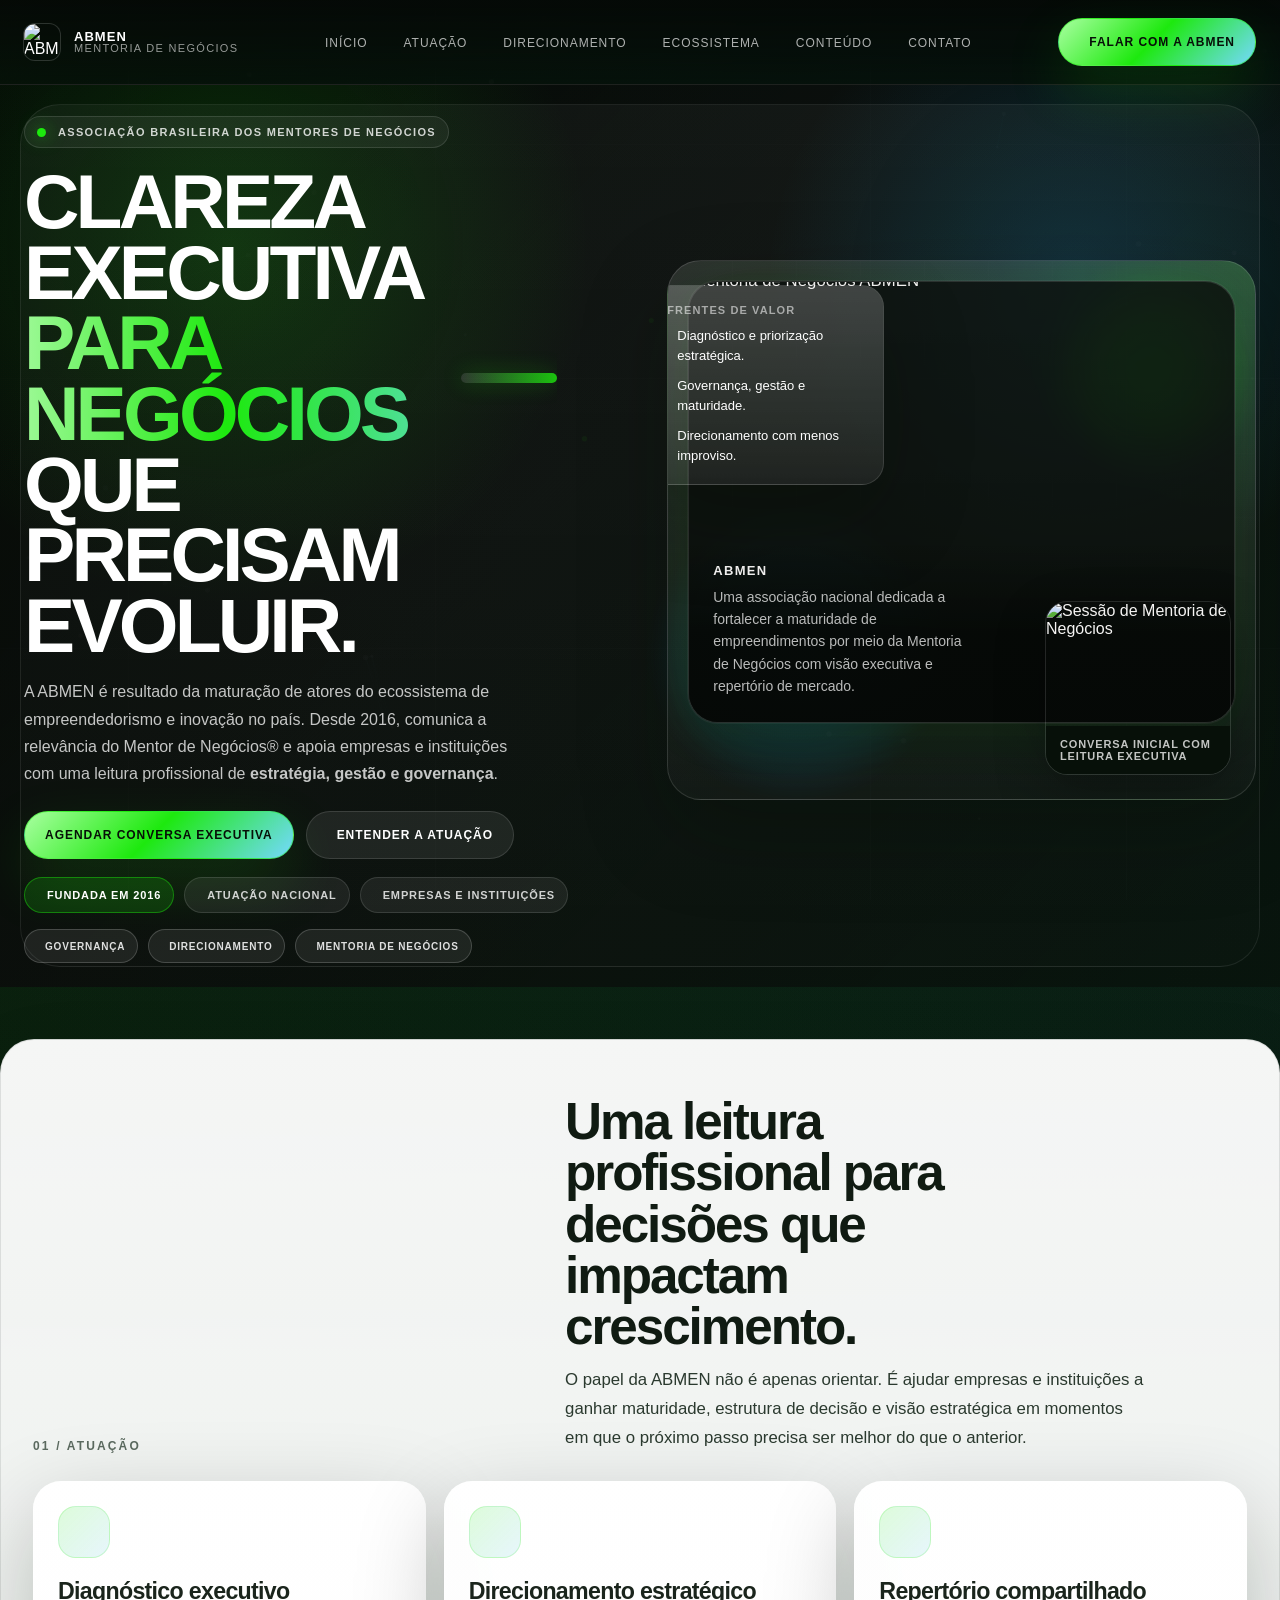
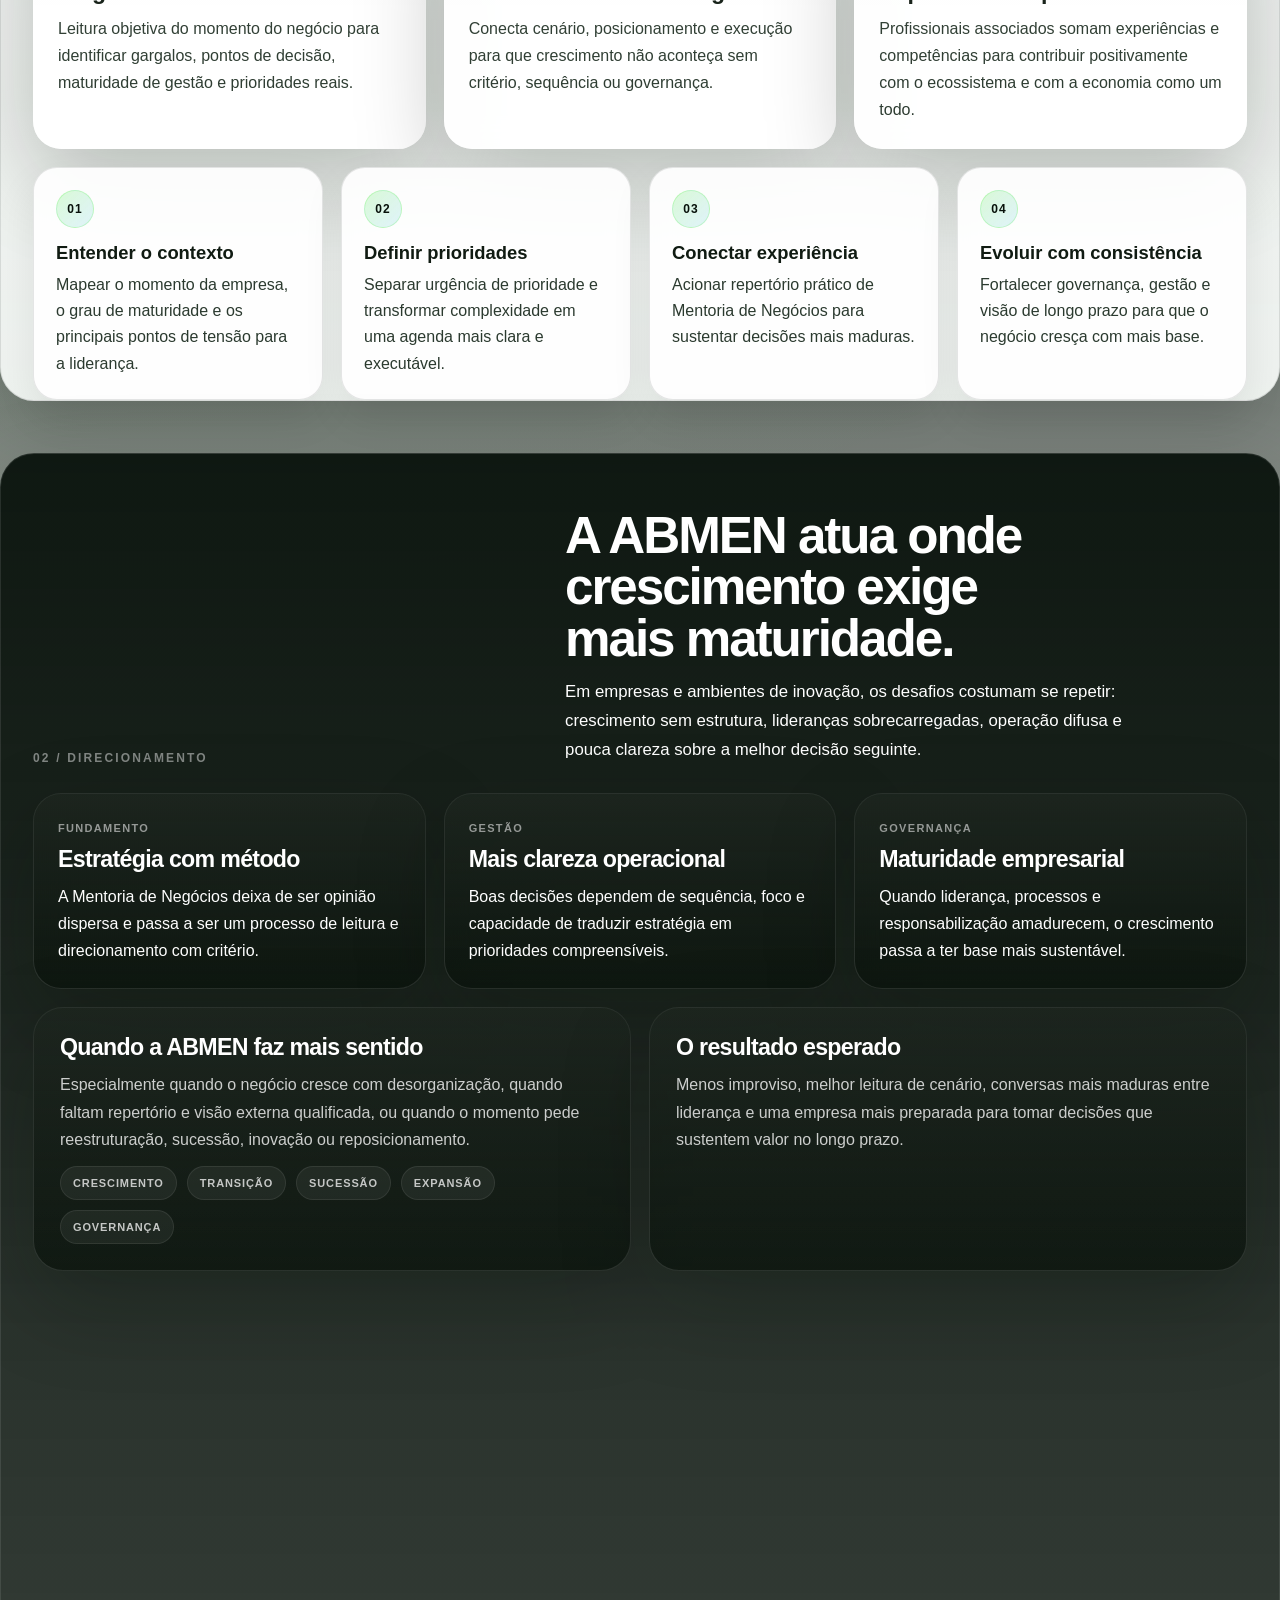
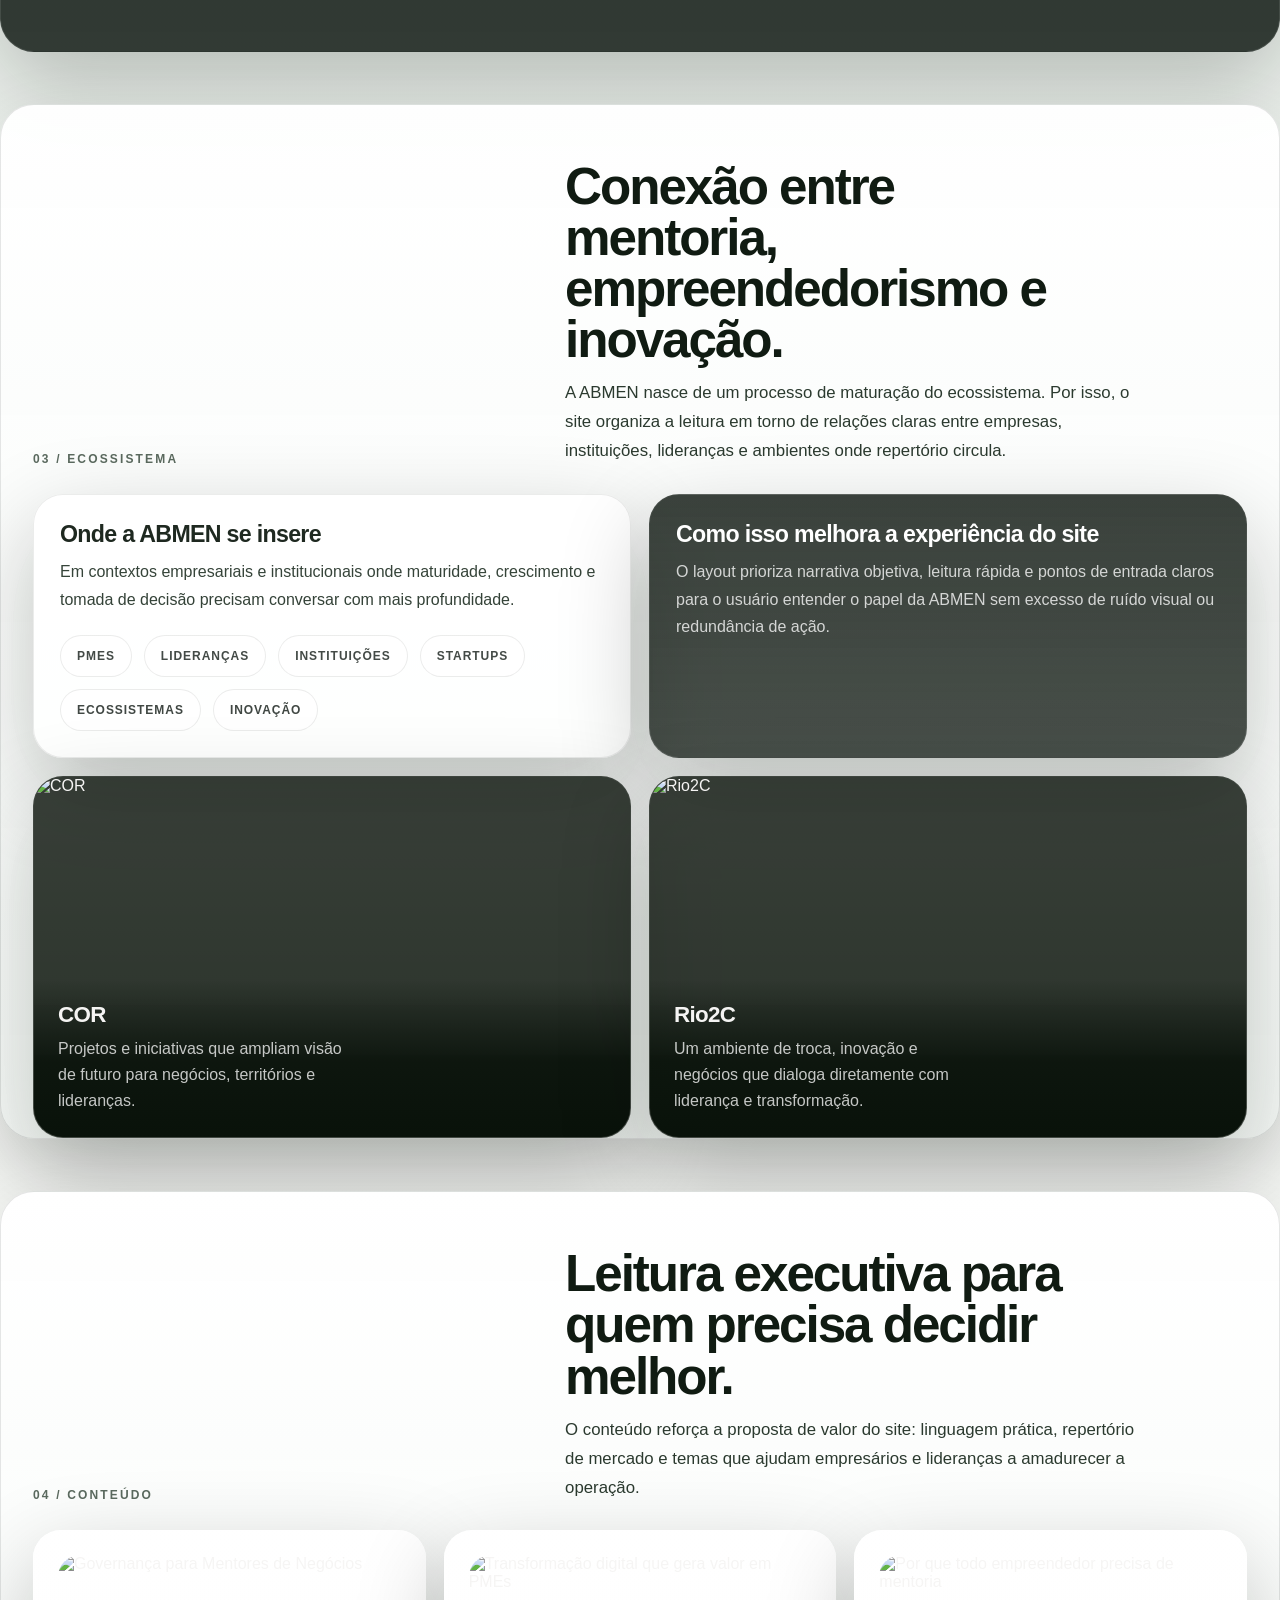
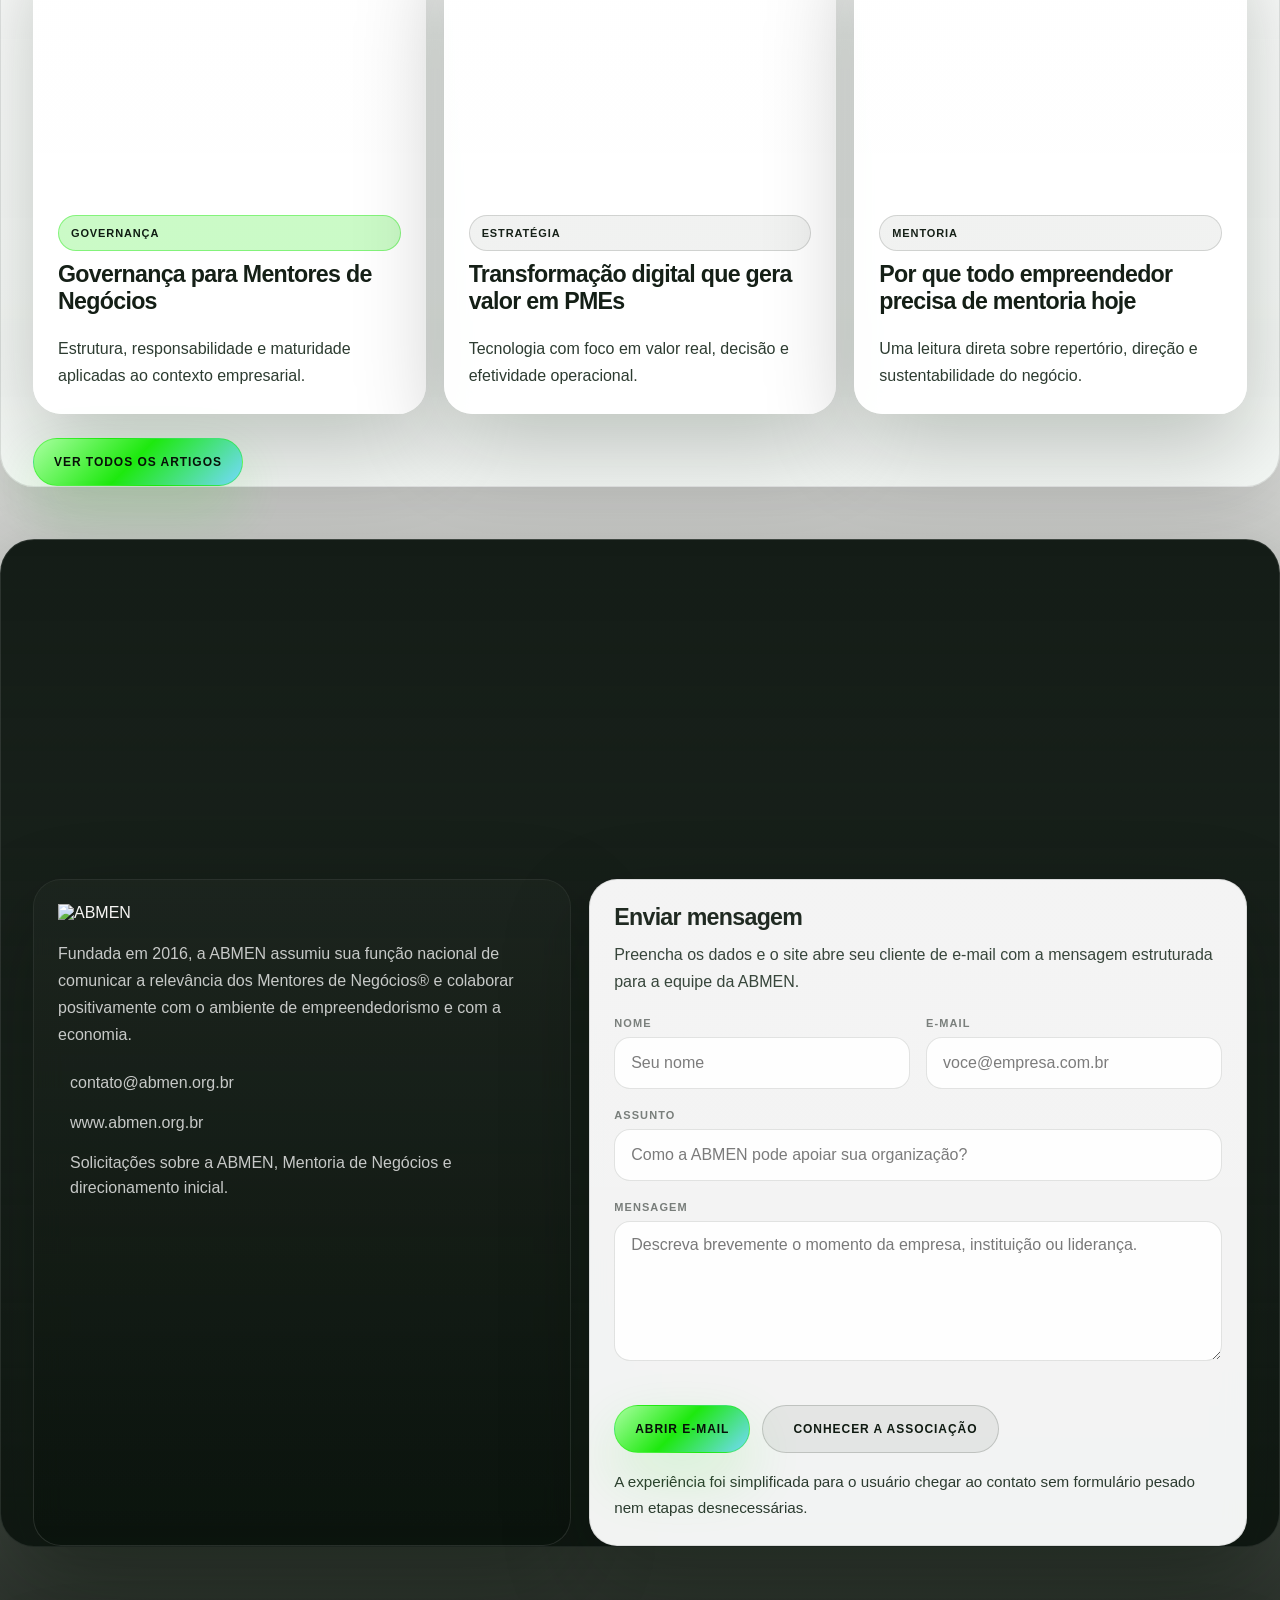
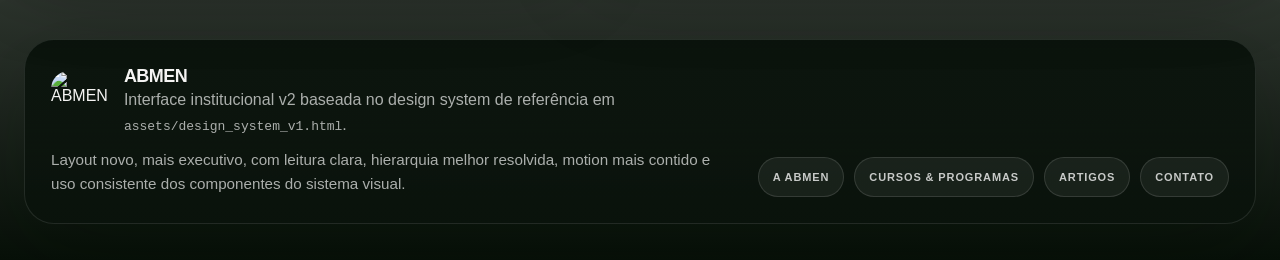
==== index_v2.html @ 1b44454a "Add files via upload" ====
﻿<!DOCTYPE html>
<html lang="pt-BR" style="scroll-behavior: auto;">
<head>
<meta charset="utf-8"/>
<meta content="width=device-width, initial-scale=1" name="viewport"/>
<title>ABMEN | Interface Institucional V2</title>

<link href="assets/poppins_12b8b848db71.css" media="all" rel="stylesheet"/>
<link href="assets/roboto_e614dbc4bdd9.css" media="all" rel="stylesheet"/>
<link href="Design Systems Referencias/temas_claros/parallax-geometry/assets/css2_5f62d382f7c0.css" rel="stylesheet"/>
<link href="assets/faveicon_5b14bf7f697e.webp" rel="icon" sizes="32x32"/>

<script src="Design Systems Referencias/temas_claros/parallax-geometry/assets/gsap_4a57399e4113.js"></script>
<script src="Design Systems Referencias/temas_claros/parallax-geometry/assets/ScrollTrigger_8669edfeb171.js"></script>
<script src="Design Systems Referencias/temas_claros/white-medical/assets/iconify_654a1ef798a3.js"></script>

<style>
@font-face {
  font-family: "madefor-display-bold";
  src: url("Design Systems Referencias/componentes/wix.com_studio_design_inspiration_spac/assets/madefor-display-bold_2efb43704c07.woff2") format("woff2");
  font-weight: 700;
  font-style: normal;
  font-display: swap;
}

@font-face {
  font-family: "madefor-text";
  src: url("Design Systems Referencias/componentes/wix.com_studio_design_inspiration_spac/assets/madefor-text_d2c633af5292.woff2") format("woff2");
  font-weight: 400;
  font-style: normal;
  font-display: swap;
}

:root {
  --graphite: #08110B;
  --obsidian: #0C0C0C;
  --ink: #152118;
  --text-strong: #101B12;
  --text-body: #2B3A2F;
  --text-muted: #5B6A5F;
  --mist: #F5F4F3;
  --cloud: #EAF2EC;
  --line: rgba(255, 255, 255, 0.12);
  --line-dark: rgba(8, 17, 11, 0.10);
  --pulse-lime: #1DE90E;
  --emerald-grid: #33A457;
  --sky-beam: #0EA5E9;
  --muted-dark: rgba(8, 17, 11, 0.72);
  --muted-light: rgba(255, 255, 255, 0.72);
  --shadow-xl: 0 32px 90px rgba(2, 12, 6, 0.24);
  --shadow-green: 0 24px 60px rgba(29, 233, 14, 0.16);
  --font_0: normal normal 700 clamp(3rem, 6vw, 5.4rem)/0.92em madefor-display-bold, "Poppins", sans-serif;
}

* {
  box-sizing: border-box;
}

html,
body {
  min-height: 100%;
  overflow-x: hidden !important;
  scroll-behavior: smooth;
}

body {
  margin: 0;
  font-family: "Roboto", sans-serif;
  color: var(--mist);
  background:
    radial-gradient(circle at top left, rgba(29, 233, 14, 0.10), rgba(29, 233, 14, 0) 34%),
    radial-gradient(circle at top right, rgba(14, 165, 233, 0.09), rgba(14, 165, 233, 0) 28%),
    linear-gradient(180deg, #050806 0%, #09120B 16%, #EAF0EB 44%, #F7F7F5 76%, #071008 100%);
  padding-top: 84px;
}

a {
  color: inherit;
  text-decoration: none;
}

img {
  max-width: 100%;
  display: block;
}

#canvas {
  position: fixed;
  inset: 0;
  width: 100%;
  height: 100%;
  z-index: 0;
  opacity: 0.44;
  pointer-events: none;
}

.ds-grid-stage {
  position: fixed;
  inset: 0;
  z-index: 1;
  pointer-events: none;
  overflow: hidden;
}

.grid-line-v,
.grid-line-h {
  position: absolute;
  background: rgba(255, 255, 255, 0.04);
}

.grid-line-v {
  top: 0;
  bottom: 0;
  width: 1px;
}

.grid-line-h {
  left: 0;
  right: 0;
  height: 1px;
}

.beam-h,
.beam-v {
  position: absolute;
  opacity: 0;
}

.beam-h {
  height: 1px;
  width: 220px;
  background: linear-gradient(90deg, transparent, var(--sky-beam), transparent);
  animation: beam-h 8s linear infinite;
}

.beam-v {
  width: 1px;
  height: 220px;
  background: linear-gradient(180deg, transparent, var(--pulse-lime), transparent);
  animation: beam-v 9s linear infinite;
}

.ds-page {
  position: relative;
  z-index: 2;
}

.glass-card,
.ds-panel,
.site-feature-card,
.site-showcase-card,
.site-stat-card,
.elementor-post__card.ds-post-card,
.contact-card {
  position: relative;
  overflow: hidden;
  border: 1px solid rgba(255, 255, 255, 0.12);
  box-shadow: var(--shadow-xl);
}

.glass-card::before,
.ds-panel::before,
.site-feature-card::before,
.site-showcase-card::before,
.site-stat-card::before,
.elementor-post__card.ds-post-card::before,
.contact-card::before {
  content: "";
  position: absolute;
  inset: 0;
  background: linear-gradient(180deg, rgba(255, 255, 255, 0.10), rgba(255, 255, 255, 0));
  opacity: 0.7;
  pointer-events: none;
}

.glow {
  box-shadow: var(--shadow-xl), 0 0 0 1px rgba(255, 255, 255, 0.06), 0 0 60px rgba(29, 233, 14, 0.10);
}

.font_0 {
  font: var(--font_0);
}

.animate-reveal {
  opacity: 0;
  animation: reveal-up 1s cubic-bezier(0.16, 1, 0.3, 1) forwards;
}

.delay-100 { animation-delay: 0.10s; }
.delay-200 { animation-delay: 0.20s; }
.delay-300 { animation-delay: 0.30s; }
.delay-400 { animation-delay: 0.40s; }

.scroll-reveal {
  opacity: 0;
  transform: translateY(28px);
  transition: opacity 0.85s cubic-bezier(0.16, 1, 0.3, 1), transform 0.85s cubic-bezier(0.16, 1, 0.3, 1);
}

.scroll-reveal.is-visible {
  opacity: 1;
  transform: translateY(0);
}

.ds-nav {
  position: fixed;
  top: 0;
  left: 0;
  right: 0;
  z-index: 1000;
  backdrop-filter: blur(18px);
  -webkit-backdrop-filter: blur(18px);
  background: linear-gradient(180deg, rgba(5, 8, 6, 0.94), rgba(5, 8, 6, 0.62));
  border-bottom: 1px solid rgba(255, 255, 255, 0.10);
}

.ds-nav-inner {
  max-width: 1280px;
  margin: 0 auto;
  min-height: 84px;
  padding: 0 24px;
  display: flex;
  align-items: center;
  justify-content: space-between;
  gap: 20px;
}

.ds-brand {
  display: inline-flex;
  align-items: center;
  gap: 14px;
  color: #fff;
  flex-shrink: 0;
}

.ds-brand img {
  width: 36px;
  height: 36px;
  border-radius: 11px;
  object-fit: cover;
  box-shadow: 0 0 0 1px rgba(255, 255, 255, 0.16);
}

.ds-brand-copy {
  display: flex;
  flex-direction: column;
  line-height: 1;
}

.ds-brand-copy strong {
  font-family: "Poppins", sans-serif;
  font-size: 13px;
  font-weight: 600;
  letter-spacing: 0.08em;
  text-transform: uppercase;
}

.ds-brand-copy span {
  font-size: 11px;
  color: rgba(255, 255, 255, 0.58);
  letter-spacing: 0.12em;
  text-transform: uppercase;
}

.ds-nav-links {
  flex: 1;
  min-width: 0;
}

.elementor-nav-menu {
  display: flex;
  align-items: center;
  justify-content: center;
  gap: 8px;
  margin: 0;
  padding: 0;
  list-style: none;
}

.elementor-item {
  color: rgba(255, 255, 255, 0.68);
  font-family: "Poppins", sans-serif;
  font-size: 12px;
  font-weight: 500;
  letter-spacing: 0.08em;
  text-transform: uppercase;
  padding: 12px 14px;
  border-radius: 999px;
  transition: color 0.3s ease, background 0.3s ease;
}

.elementor-item:hover,
.elementor-item:focus {
  color: #fff;
  background: rgba(255, 255, 255, 0.06);
}

.ds-nav-cta,
.elementor-button,
.glass-button,
.StylableButton2545352419__root {
  position: relative;
  display: inline-flex;
  align-items: center;
  justify-content: center;
  gap: 10px;
  min-height: 48px;
  padding: 0 20px;
  border-radius: 999px;
  font-family: "Poppins", sans-serif;
  font-size: 12px;
  font-weight: 600;
  letter-spacing: 0.08em;
  text-transform: uppercase;
  transition: transform 0.28s ease, border-color 0.28s ease, background 0.28s ease, color 0.28s ease;
  overflow: hidden;
}

.ds-nav-cta,
.elementor-button,
.StylableButton2545352419__root {
  color: #071008;
  border: 1px solid rgba(29, 233, 14, 0.45);
  background: linear-gradient(135deg, #A9FFA1 0%, #1DE90E 48%, #74D9FF 100%);
  box-shadow: var(--shadow-green);
}

.glass-button {
  color: #fff;
  border: 1px solid rgba(255, 255, 255, 0.12);
  background: rgba(255, 255, 255, 0.08);
}

.button-sheen::before,
.ds-nav-cta::before,
.glass-button::before,
.StylableButton2545352419__root::before {
  content: "";
  position: absolute;
  inset: -40% auto -40% -120%;
  width: 60%;
  transform: rotate(20deg);
  background: linear-gradient(90deg, transparent, rgba(255, 255, 255, 0.34), transparent);
  transition: left 0.7s ease;
}

.button-sheen:hover::before,
.ds-nav-cta:hover::before,
.glass-button:hover::before,
.StylableButton2545352419__root:hover::before {
  left: 160%;
}

.ds-nav-cta:hover,
.elementor-button:hover,
.glass-button:hover,
.StylableButton2545352419__root:hover {
  transform: translateY(-2px);
}

.hero-clone {
  position: relative;
  padding: 32px 0 24px;
}

.hero-clone::before {
  content: "";
  position: absolute;
  inset: 0;
  background:
    radial-gradient(circle at 18% 18%, rgba(29, 233, 14, 0.16), transparent 28%),
    radial-gradient(circle at 84% 22%, rgba(14, 165, 233, 0.18), transparent 24%),
    linear-gradient(135deg, rgba(5, 8, 6, 0.92), rgba(12, 12, 12, 0.82) 44%, rgba(8, 17, 11, 0.72) 100%);
}

.hero-clone::after {
  content: "";
  position: absolute;
  inset: 20px;
  border-radius: 40px;
  border: 1px solid rgba(255, 255, 255, 0.08);
  background: linear-gradient(180deg, rgba(255, 255, 255, 0.04), rgba(255, 255, 255, 0.01));
}

.hero-shell {
  position: relative;
  z-index: 1;
  max-width: 1280px;
  margin: 0 auto;
  padding: 0 24px;
}

.hero-grid {
  display: grid;
  grid-template-columns: minmax(0, 1fr) minmax(420px, 0.96fr);
  gap: 30px;
  align-items: center;
}

.ds-kicker {
  display: inline-flex;
  align-items: center;
  gap: 12px;
  margin-bottom: 18px;
  padding: 9px 12px;
  border-radius: 999px;
  border: 1px solid rgba(255, 255, 255, 0.12);
  background: rgba(255, 255, 255, 0.05);
  font-family: "Poppins", sans-serif;
  font-size: 11px;
  font-weight: 600;
  letter-spacing: 0.12em;
  text-transform: uppercase;
  color: rgba(255, 255, 255, 0.80);
}

.ds-kicker .dot {
  width: 9px;
  height: 9px;
  border-radius: 999px;
  background: var(--pulse-lime);
  box-shadow: 0 0 18px rgba(29, 233, 14, 0.75);
  animation: pulseGlow 2.2s ease-in-out infinite;
}

.hero-title {
  margin: 0;
  max-width: 11ch;
  letter-spacing: -0.05em;
  text-transform: uppercase;
  color: #fff;
}

.hero-title-line {
  display: block;
  overflow: hidden;
}

.hero-title-accent {
  display: inline-flex;
  align-items: center;
  gap: 14px;
  background: linear-gradient(90deg, #9CF995 0%, #1DE90E 38%, #74D9FF 100%);
  -webkit-background-clip: text;
  background-clip: text;
  color: transparent;
}

.hero-title-bar {
  display: inline-block;
  width: clamp(72px, 12vw, 136px);
  height: 0.14em;
  border-radius: 999px;
  background: linear-gradient(90deg, rgba(255, 255, 255, 0.12), rgba(29, 233, 14, 0.82));
  box-shadow: 0 0 22px rgba(29, 233, 14, 0.24);
}

.hero-desc {
  max-width: 58ch;
  margin: 18px 0 0;
  color: rgba(255, 255, 255, 0.76);
  font-size: clamp(1rem, 1.16vw, 1.1rem);
  line-height: 1.7;
}

.hero-actions {
  display: flex;
  flex-wrap: wrap;
  gap: 12px;
  align-items: center;
  margin-top: 24px;
}

.site-badge-row {
  display: flex;
  flex-wrap: wrap;
  gap: 10px;
  margin-top: 16px;
}

.site-badge {
  display: inline-flex;
  align-items: center;
  gap: 8px;
  min-height: 34px;
  padding: 7px 12px;
  border-radius: 999px;
  border: 1px solid rgba(255, 255, 255, 0.18);
  background: rgba(255, 255, 255, 0.08);
  color: rgba(255, 255, 255, 0.86);
  font-family: "Poppins", sans-serif;
  font-size: 10px;
  font-weight: 600;
  letter-spacing: 0.08em;
  text-transform: uppercase;
}

.hero-status {
  display: flex;
  flex-wrap: wrap;
  gap: 10px;
  margin-top: 18px;
}
.payment-method,
.ds-chip {
  display: inline-flex;
  align-items: center;
  gap: 10px;
  min-height: 36px;
  padding: 8px 12px;
  border-radius: 999px;
  background: rgba(255, 255, 255, 0.07);
  border: 1px solid rgba(255, 255, 255, 0.12);
  color: rgba(255, 255, 255, 0.80);
  font-family: "Poppins", sans-serif;
  font-size: 11px;
  font-weight: 600;
  letter-spacing: 0.08em;
  text-transform: uppercase;
}

.payment-method.selected {
  background: rgba(29, 233, 14, 0.16);
  border-color: rgba(29, 233, 14, 0.42);
  color: #fff;
}

.hero-stage {
  min-height: 560px;
}

.hero-stack {
  position: relative;
  height: 100%;
}

.hero-orb {
  position: absolute;
  border-radius: 999px;
  filter: blur(18px);
  opacity: 0.95;
  animation: orb-drift 9s ease-in-out infinite;
}

.hero-orb.one {
  width: 180px;
  height: 180px;
  top: 24px;
  right: 20px;
  background: radial-gradient(circle, rgba(29, 233, 14, 0.42), rgba(29, 233, 14, 0));
}

.hero-orb.two {
  width: 260px;
  height: 260px;
  bottom: 16px;
  left: 0;
  background: radial-gradient(circle, rgba(14, 165, 233, 0.26), rgba(14, 165, 233, 0));
  animation-delay: -3s;
}

.hero-cloud {
  position: absolute;
  pointer-events: none;
  opacity: 0.34;
  mix-blend-mode: screen;
}

.hero-cloud.one {
  width: 170px;
  top: 24px;
  left: -10px;
  animation: float-card 8s ease-in-out infinite;
}

.hero-cloud.two {
  width: 146px;
  bottom: 0;
  right: -18px;
  animation: float-card 10s ease-in-out infinite reverse;
}

.hero-surface {
  position: relative;
  min-height: 540px;
  padding: 20px;
  border-radius: 34px;
  background:
    linear-gradient(180deg, rgba(255, 255, 255, 0.12), rgba(255, 255, 255, 0.03)),
    radial-gradient(circle at top right, rgba(29, 233, 14, 0.16), transparent 32%);
  border: 1px solid rgba(255, 255, 255, 0.12);
  box-shadow: var(--shadow-xl);
  overflow: hidden;
}

.hero-surface::before {
  content: "";
  position: absolute;
  inset: 0;
  background-image:
    linear-gradient(rgba(255, 255, 255, 0.06) 1px, transparent 1px),
    linear-gradient(90deg, rgba(255, 255, 255, 0.06) 1px, transparent 1px);
  background-size: 64px 64px;
  mask-image: linear-gradient(180deg, rgba(0, 0, 0, 0.65), transparent);
  opacity: 0.32;
}

.hero-main-card {
  position: relative;
  z-index: 1;
  min-height: 440px;
  border-radius: 30px;
  overflow: hidden;
  background: rgba(10, 15, 12, 0.82);
  border: 1px solid rgba(255, 255, 255, 0.12);
}

.hero-main-card img {
  width: 100%;
  height: 100%;
  min-height: 440px;
  object-fit: cover;
  transform: scale(1.05);
}

.hero-main-overlay {
  position: absolute;
  inset: auto 0 0;
  padding: 22px 24px 24px;
  background: linear-gradient(180deg, rgba(0, 0, 0, 0) 0%, rgba(5, 8, 6, 0.82) 52%, rgba(5, 8, 6, 0.92) 100%);
}

.hero-main-overlay strong {
  display: block;
  margin-bottom: 8px;
  font-family: "Poppins", sans-serif;
  font-size: 13px;
  font-weight: 600;
  letter-spacing: 0.10em;
  text-transform: uppercase;
}

.hero-main-overlay p {
  margin: 0;
  max-width: 34ch;
  color: rgba(255, 255, 255, 0.72);
  font-size: 14px;
  line-height: 1.6;
}

.hero-float-card {
  position: absolute;
  z-index: 2;
  padding: 18px;
  border-radius: 22px;
  background: linear-gradient(180deg, rgba(255, 255, 255, 0.14), rgba(255, 255, 255, 0.07));
}

.hero-float-card strong {
  display: block;
  margin-bottom: 10px;
  font-family: "Poppins", sans-serif;
  font-size: 11px;
  font-weight: 600;
  letter-spacing: 0.10em;
  text-transform: uppercase;
  color: rgba(255, 255, 255, 0.56);
}

.hero-float-card p,
.hero-float-card li {
  margin: 0;
  color: #fff;
  font-size: 13px;
  line-height: 1.55;
}

.hero-float-card ul {
  margin: 0;
  padding: 0;
  list-style: none;
  display: grid;
  gap: 10px;
}

.hero-float-card li {
  display: flex;
  align-items: flex-start;
  gap: 10px;
}

.hero-float-card.top {
  top: 24px;
  left: -20px;
  width: 236px;
}

.hero-float-card.right {
  top: 174px;
  right: -18px;
  width: 220px;
}

.hero-float-card.bottom {
  left: 28px;
  bottom: 26px;
  width: 310px;
}

.ds-inline-list {
  display: flex;
  flex-wrap: wrap;
  gap: 10px;
  margin-top: 12px;
}

.ds-inline-list span {
  display: inline-flex;
  align-items: center;
  gap: 8px;
  padding: 10px 12px;
  border-radius: 999px;
  background: rgba(255, 255, 255, 0.06);
  border: 1px solid rgba(255, 255, 255, 0.08);
  font-family: "Poppins", sans-serif;
  font-size: 11px;
  font-weight: 600;
  letter-spacing: 0.08em;
  text-transform: uppercase;
  color: rgba(255, 255, 255, 0.74);
}

.hero-clip {
  position: absolute;
  right: 24px;
  bottom: 24px;
  width: 186px;
  border-radius: 22px;
  overflow: hidden;
  border: 1px solid rgba(255, 255, 255, 0.12);
  box-shadow: 0 18px 50px rgba(0, 0, 0, 0.28);
  z-index: 3;
}

.hero-clip img {
  width: 100%;
  height: 124px;
  object-fit: cover;
}

.hero-clip-caption {
  padding: 12px 14px;
  background: rgba(7, 16, 8, 0.92);
  font-family: "Poppins", sans-serif;
  font-size: 11px;
  font-weight: 600;
  letter-spacing: 0.08em;
  text-transform: uppercase;
  color: rgba(255, 255, 255, 0.76);
}

.ds-section {
  position: relative;
  z-index: 2;
  max-width: 1280px;
  margin: 0 auto;
  padding: 92px 24px 0;
}

.ds-section.is-light,
.ds-section.is-dark {
  margin-top: 52px;
  padding: 56px 32px 0;
  border-radius: 34px;
}

.ds-section.is-light {
  background: linear-gradient(180deg, rgba(255, 255, 255, 0.96), rgba(245, 249, 246, 0.94));
  border: 1px solid rgba(8, 17, 11, 0.10);
  box-shadow: 0 24px 70px rgba(2, 12, 6, 0.12);
}

.ds-section.is-dark {
  background: linear-gradient(180deg, rgba(8, 17, 11, 0.94), rgba(8, 17, 11, 0.82));
  border: 1px solid rgba(255, 255, 255, 0.10);
  box-shadow: var(--shadow-xl);
}

.ds-heading-row {
  display: grid;
  grid-template-columns: minmax(0, 0.85fr) minmax(0, 1.15fr);
  gap: 28px;
  align-items: end;
  margin-bottom: 28px;
}

.ds-section-label {
  font-family: "Poppins", sans-serif;
  font-size: 12px;
  font-weight: 600;
  letter-spacing: 0.18em;
  text-transform: uppercase;
  color: rgba(8, 17, 11, 0.46);
}

.ds-section-title {
  margin: 0;
  max-width: 18ch;
  font-family: "Poppins", sans-serif;
  font-size: clamp(2rem, 4vw, 3.4rem);
  font-weight: 600;
  letter-spacing: -0.04em;
  line-height: 1;
}

.ds-section-copy {
  margin: 14px 0 0;
  max-width: 62ch;
  font-size: 1.05rem;
  line-height: 1.72;
}

.is-light .ds-section-title,
.is-light .site-feature-card h3,
.is-light .elementor-post__card.ds-post-card h4,
.is-light .method-card h3,
.is-light .ds-panel.light h3,
.is-light .ds-panel.light h4 {
  color: var(--text-strong);
}

.is-light .ds-section-copy,
.is-light .site-feature-card p,
.is-light .elementor-post__card.ds-post-card p,
.is-light .method-card p,
.is-light .ds-panel.light p,
.is-light .helper-text {
  color: var(--text-body);
}

.is-light .ds-section-label,
.is-light .eyebrow,
.is-light .elementor-field-label {
  color: var(--text-muted);
}

.is-dark .ds-section-label {
  color: rgba(255, 255, 255, 0.46);
}

.is-dark .ds-section-title,
.is-dark .ds-section-copy {
  color: #fff;
}

.ds-panel.dark h3,
.ds-panel.dark h4,
.ds-panel.dark p {
  color: #fff;
}

.ds-panel.dark p {
  color: rgba(255, 255, 255, 0.78);
}
.capability-grid,
.method-grid,
.site-stat-grid,
.showcase-grid,
.site-article-grid,
.contact-grid {
  display: grid;
  gap: 18px;
}

.capability-grid {
  grid-template-columns: repeat(3, minmax(0, 1fr));
}

.method-grid {
  grid-template-columns: repeat(4, minmax(0, 1fr));
  margin-top: 18px;
}

.site-stat-grid {
  grid-template-columns: repeat(3, minmax(0, 1fr));
}

.showcase-grid {
  grid-template-columns: repeat(2, minmax(0, 1fr));
  margin-top: 18px;
}

.site-article-grid {
  grid-template-columns: repeat(3, minmax(0, 1fr));
}

.contact-grid {
  grid-template-columns: minmax(0, 0.9fr) minmax(0, 1.1fr);
}

.site-feature-card,
.site-stat-card,
.contact-card,
.elementor-post__card.ds-post-card {
  border-radius: 28px;
  padding: 24px;
  background: rgba(255, 255, 255, 0.95);
  backdrop-filter: blur(14px);
  -webkit-backdrop-filter: blur(14px);
}

.site-showcase-card {
  min-height: 360px;
  border-radius: 30px;
  background: rgba(7, 16, 8, 0.86);
}

.site-showcase-card img {
  width: 100%;
  height: 100%;
  min-height: 360px;
  object-fit: cover;
}

.site-showcase-overlay {
  position: absolute;
  inset: auto 0 0;
  padding: 22px 24px 24px;
  background: linear-gradient(180deg, rgba(0, 0, 0, 0) 0%, rgba(7, 16, 8, 0.82) 52%, rgba(7, 16, 8, 0.94) 100%);
}

.site-showcase-overlay h3 {
  margin: 0 0 8px;
  font-family: "Poppins", sans-serif;
  font-size: 1.4rem;
  font-weight: 600;
  letter-spacing: -0.03em;
}

.site-showcase-overlay p {
  margin: 0;
  max-width: 34ch;
  color: rgba(255, 255, 255, 0.76);
  line-height: 1.6;
}

.feature-icon {
  width: 52px;
  height: 52px;
  display: inline-flex;
  align-items: center;
  justify-content: center;
  border-radius: 18px;
  margin-bottom: 20px;
  background: linear-gradient(135deg, rgba(29, 233, 14, 0.16), rgba(14, 165, 233, 0.10));
  border: 1px solid rgba(29, 233, 14, 0.18);
  color: var(--graphite);
  font-size: 24px;
}

.site-feature-card h3,
.site-stat-card h3,
.elementor-post__card.ds-post-card h4,
.contact-card h3 {
  margin: 0 0 10px;
  font-family: "Poppins", sans-serif;
  font-size: 1.45rem;
  font-weight: 600;
  letter-spacing: -0.03em;
}

.site-feature-card p,
.site-stat-card p,
.elementor-post__card.ds-post-card p,
.contact-card p {
  margin: 0;
  line-height: 1.7;
}

.eyebrow {
  display: inline-flex;
  align-items: center;
  gap: 8px;
  margin-bottom: 12px;
  font-family: "Poppins", sans-serif;
  font-size: 11px;
  font-weight: 600;
  letter-spacing: 0.12em;
  text-transform: uppercase;
  color: rgba(8, 17, 11, 0.54);
}

.site-stat-card .eyebrow {
  color: rgba(255, 255, 255, 0.54);
}

.site-stat-card {
  background: linear-gradient(180deg, rgba(9, 18, 11, 0.86), rgba(9, 18, 11, 0.72));
}

.site-stat-card h3,
.site-stat-card p {
  color: #fff;
}

.ds-panel-grid {
  display: grid;
  grid-template-columns: repeat(2, minmax(0, 1fr));
  gap: 18px;
}

.ds-panel {
  border-radius: 30px;
  padding: 26px;
}

.ds-panel.light {
  background: rgba(255, 255, 255, 0.95);
  border-color: rgba(8, 17, 11, 0.08);
}

.ds-panel.dark {
  background: linear-gradient(180deg, rgba(9, 18, 11, 0.86), rgba(9, 18, 11, 0.74));
}

.ds-panel h3,
.ds-panel h4 {
  margin: 0 0 10px;
  font-family: "Poppins", sans-serif;
  font-size: 1.45rem;
  font-weight: 600;
  letter-spacing: -0.03em;
}

.ds-panel p {
  margin: 0;
  line-height: 1.72;
}

.method-card {
  position: relative;
  padding: 22px;
  border-radius: 24px;
  border: 1px solid rgba(8, 17, 11, 0.10);
  background: rgba(255, 255, 255, 0.92);
  backdrop-filter: blur(12px);
  -webkit-backdrop-filter: blur(12px);
  box-shadow: 0 18px 40px rgba(2, 12, 6, 0.08);
}

.step-index {
  display: inline-flex;
  align-items: center;
  justify-content: center;
  width: 38px;
  height: 38px;
  border-radius: 999px;
  margin-bottom: 14px;
  background: linear-gradient(135deg, rgba(29, 233, 14, 0.16), rgba(14, 165, 233, 0.12));
  border: 1px solid rgba(29, 233, 14, 0.18);
  font-family: "Poppins", sans-serif;
  font-size: 12px;
  font-weight: 600;
  letter-spacing: 0.08em;
  text-transform: uppercase;
  color: var(--graphite);
}

.method-card h3 {
  margin: 0 0 8px;
  font-family: "Poppins", sans-serif;
  font-size: 1.15rem;
  font-weight: 600;
  color: var(--obsidian);
}

.method-card p {
  margin: 0;
  color: rgba(8, 17, 11, 0.72);
  line-height: 1.65;
}

.logo-ribbon {
  display: flex;
  flex-wrap: wrap;
  gap: 12px;
  margin-top: 22px;
}

.logo-ribbon span {
  display: inline-flex;
  align-items: center;
  min-height: 42px;
  padding: 0 16px;
  border-radius: 999px;
  background: rgba(255, 255, 255, 0.94);
  border: 1px solid rgba(8, 17, 11, 0.08);
  color: rgba(8, 17, 11, 0.78);
  font-family: "Poppins", sans-serif;
  font-size: 12px;
  font-weight: 600;
  letter-spacing: 0.08em;
  text-transform: uppercase;
}

.elementor-post__card.ds-post-card {
  display: flex;
  flex-direction: column;
  gap: 18px;
}

.elementor-post__thumbnail__link {
  overflow: hidden;
  border-radius: 22px;
}

.elementor-post__thumbnail__link img {
  width: 100%;
  aspect-ratio: 1.42 / 1;
  object-fit: cover;
  transition: transform 0.45s ease;
}

.elementor-post__card.ds-post-card:hover .elementor-post__thumbnail__link img {
  transform: scale(1.05);
}

.elementor-post__text {
  display: grid;
  gap: 10px;
}

.elementor-post__text h4,
.elementor-post__text p {
  margin: 0;
}

.section-actions {
  display: flex;
  justify-content: flex-start;
  margin-top: 24px;
}

.contact-card.dark {
  background: linear-gradient(180deg, rgba(9, 18, 11, 0.88), rgba(9, 18, 11, 0.72));
}

.contact-card.dark h3,
.contact-card.dark h4,
.contact-card.dark p,
.contact-card.dark li {
  color: #fff;
}

.contact-card.dark p,
.contact-card.dark li {
  color: rgba(255, 255, 255, 0.76);
}

.contact-card.light {
  background: rgba(255, 255, 255, 0.95);
  border-color: rgba(8, 17, 11, 0.10);
}

.contact-card.light h3,
.contact-card.light h4 {
  color: var(--text-strong);
}

.contact-card.light p,
.contact-card.light li,
.contact-card.light .helper-text {
  color: var(--text-body);
}

.site-feature-card .payment-method,
.elementor-post__card.ds-post-card .payment-method,
.contact-card.light .payment-method {
  color: var(--text-strong);
  background: rgba(8, 17, 11, 0.06);
  border-color: rgba(8, 17, 11, 0.14);
}

.site-feature-card .payment-method.selected,
.elementor-post__card.ds-post-card .payment-method.selected,
.contact-card.light .payment-method.selected {
  color: #0a170d;
  background: rgba(29, 233, 14, 0.24);
  border-color: rgba(29, 233, 14, 0.42);
}

.contact-card.light .glass-button {
  color: var(--text-strong);
  border-color: rgba(8, 17, 11, 0.16);
  background: rgba(8, 17, 11, 0.06);
}

.contact-card.light .glass-button:hover {
  background: rgba(8, 17, 11, 0.10);
  border-color: rgba(8, 17, 11, 0.24);
}

.info-tooltip {
  position: relative;
  display: inline-flex;
  align-items: center;
  justify-content: center;
  width: 24px;
  height: 24px;
  margin-left: 8px;
  border-radius: 999px;
  border: 1px solid rgba(255, 255, 255, 0.22);
  background: rgba(255, 255, 255, 0.10);
  color: #fff;
  font-family: "Poppins", sans-serif;
  font-size: 11px;
  font-weight: 600;
  cursor: default;
}

.info-tooltip::after {
  content: attr(data-tooltip);
  position: absolute;
  left: 50%;
  bottom: calc(100% + 10px);
  transform: translateX(-50%) translateY(6px);
  width: min(260px, 82vw);
  padding: 10px 12px;
  border-radius: 12px;
  border: 1px solid rgba(255, 255, 255, 0.16);
  background: rgba(6, 12, 8, 0.95);
  color: rgba(255, 255, 255, 0.88);
  font-family: "Roboto", sans-serif;
  font-size: 12px;
  line-height: 1.45;
  opacity: 0;
  pointer-events: none;
  transition: opacity 0.2s ease, transform 0.2s ease;
  z-index: 20;
}

.info-tooltip:hover::after {
  opacity: 1;
  transform: translateX(-50%) translateY(0);
}

.site-modal {
  position: fixed;
  inset: 0;
  z-index: 1200;
  display: grid;
  place-items: center;
  padding: 20px;
  background: rgba(3, 8, 5, 0.68);
  opacity: 0;
  pointer-events: none;
  transition: opacity 0.28s ease;
}

.site-modal.is-open {
  opacity: 1;
  pointer-events: auto;
}

.site-modal-card {
  width: min(540px, 100%);
  border-radius: 28px;
  border: 1px solid rgba(255, 255, 255, 0.16);
  background: linear-gradient(180deg, rgba(8, 17, 11, 0.96), rgba(8, 17, 11, 0.88));
  box-shadow: var(--shadow-xl);
  padding: 24px;
}

.site-modal-card h3 {
  margin: 0 0 10px;
  font-family: "Poppins", sans-serif;
  font-size: 1.45rem;
  font-weight: 600;
  letter-spacing: -0.03em;
  color: #fff;
}

.site-modal-card p {
  margin: 0;
  color: rgba(255, 255, 255, 0.78);
  line-height: 1.7;
}

.site-modal-list {
  margin: 18px 0 0;
  padding: 0;
  list-style: none;
  display: grid;
  gap: 10px;
}

.site-modal-list li {
  display: flex;
  align-items: flex-start;
  gap: 10px;
  color: rgba(255, 255, 255, 0.86);
  line-height: 1.6;
}

.site-modal-actions {
  display: flex;
  flex-wrap: wrap;
  gap: 10px;
  margin-top: 20px;
}
.contact-list {
  margin: 22px 0 0;
  padding: 0;
  list-style: none;
  display: grid;
  gap: 14px;
}

.contact-list li {
  display: flex;
  align-items: flex-start;
  gap: 12px;
  line-height: 1.6;
}

.contact-list .iconify {
  margin-top: 2px;
  color: var(--pulse-lime);
}

.form-grid {
  display: grid;
  grid-template-columns: repeat(2, minmax(0, 1fr));
  gap: 16px;
}

.form-grid .full {
  grid-column: 1 / -1;
}

.elementor-field-label {
  display: inline-block;
  margin-bottom: 8px;
  font-family: "Poppins", sans-serif;
  font-size: 11px;
  font-weight: 600;
  letter-spacing: 0.10em;
  text-transform: uppercase;
  color: rgba(8, 17, 11, 0.54);
}

.elementor-field {
  width: 100%;
  min-height: 52px;
  padding: 14px 16px;
  border-radius: 16px;
  border: 1px solid rgba(8, 17, 11, 0.12);
  background: rgba(255, 255, 255, 0.88);
  color: var(--obsidian);
  font: inherit;
  outline: none;
  transition: border-color 0.28s ease, box-shadow 0.28s ease;
}

.elementor-field:focus {
  border-color: rgba(29, 233, 14, 0.42);
  box-shadow: 0 0 0 4px rgba(29, 233, 14, 0.10);
}

textarea.elementor-field {
  min-height: 140px;
  resize: vertical;
}

.helper-text {
  margin: 14px 0 0;
  font-size: 0.95rem;
  line-height: 1.6;
}

.site-footer {
  max-width: 1280px;
  margin: 0 auto;
  padding: 92px 24px 36px;
}

.site-footer-card {
  display: grid;
  grid-template-columns: minmax(0, 1fr) auto;
  gap: 24px;
  align-items: end;
  padding: 26px;
  border-radius: 30px;
  background: linear-gradient(180deg, rgba(9, 18, 11, 0.90), rgba(9, 18, 11, 0.76));
  border: 1px solid rgba(255, 255, 255, 0.10);
  box-shadow: var(--shadow-xl);
}

.site-footer-brand {
  display: inline-flex;
  align-items: center;
  gap: 16px;
}

.site-footer-brand img {
  width: 62px;
  height: 62px;
  border-radius: 18px;
  object-fit: cover;
}

.site-footer-brand strong {
  display: block;
  font-family: "Poppins", sans-serif;
  font-size: 18px;
  font-weight: 600;
  letter-spacing: -0.03em;
}

.site-footer-brand span,
.footer-note {
  display: block;
  color: rgba(255, 255, 255, 0.66);
  line-height: 1.6;
}

.footer-note {
  margin-top: 10px;
  font-size: 0.95rem;
}

.site-footer-links {
  display: flex;
  flex-wrap: wrap;
  gap: 10px;
}

.site-footer-links a {
  display: inline-flex;
  align-items: center;
  min-height: 40px;
  padding: 0 14px;
  border-radius: 999px;
  border: 1px solid rgba(255, 255, 255, 0.12);
  background: rgba(255, 255, 255, 0.06);
  color: rgba(255, 255, 255, 0.76);
  font-family: "Poppins", sans-serif;
  font-size: 11px;
  font-weight: 600;
  letter-spacing: 0.08em;
  text-transform: uppercase;
}

.site-footer-links a:hover {
  color: #fff;
  border-color: rgba(29, 233, 14, 0.34);
}

.site-feature-card,
.site-showcase-card,
.site-stat-card,
.elementor-post__card.ds-post-card,
.method-card,
.contact-card,
.ds-panel {
  transition: transform 0.35s ease, border-color 0.35s ease, box-shadow 0.35s ease;
}

.site-feature-card:hover,
.site-showcase-card:hover,
.site-stat-card:hover,
.elementor-post__card.ds-post-card:hover,
.method-card:hover,
.contact-card:hover,
.ds-panel:hover {
  transform: translateY(-4px);
}

.site-feature-card:hover,
.method-card:hover {
  border-color: rgba(29, 233, 14, 0.22);
}

@keyframes reveal-up {
  from {
    opacity: 0;
    transform: translateY(24px);
  }
  to {
    opacity: 1;
    transform: translateY(0);
  }
}

@keyframes pulseGlow {
  0%, 100% {
    transform: scale(1);
    opacity: 0.95;
  }
  50% {
    transform: scale(1.18);
    opacity: 0.65;
  }
}

@keyframes beam-h {
  0% {
    transform: translateX(-100px);
    opacity: 0;
  }
  10%,
  90% {
    opacity: 1;
  }
  100% {
    transform: translateX(calc(100vw + 100px));
    opacity: 0;
  }
}

@keyframes beam-v {
  0% {
    transform: translateY(-100px);
    opacity: 0;
  }
  10%,
  90% {
    opacity: 1;
  }
  100% {
    transform: translateY(calc(100vh + 100px));
    opacity: 0;
  }
}

@keyframes orb-drift {
  0%, 100% {
    transform: translate3d(0, 0, 0);
  }
  50% {
    transform: translate3d(10px, -12px, 0);
  }
}

@keyframes float-card {
  0%, 100% {
    transform: translateY(0);
  }
  50% {
    transform: translateY(-10px);
  }
}

@media (max-width: 1180px) {
  .hero-grid,
  .ds-heading-row,
  .contact-grid,
  .ds-panel-grid {
    grid-template-columns: 1fr;
  }

  .hero-stage {
    min-height: auto;
  }

  .site-article-grid {
    grid-template-columns: repeat(2, minmax(0, 1fr));
  }
}

@media (max-width: 920px) {
  body {
    padding-top: 76px;
  }

  .ds-nav-inner {
    min-height: 76px;
    padding: 10px 18px;
    flex-wrap: wrap;
  }

  .ds-nav-links {
    order: 3;
    width: 100%;
    overflow-x: auto;
  }

  .elementor-nav-menu {
    justify-content: flex-start;
    width: max-content;
    min-width: 100%;
  }

  .elementor-nav-menu::-webkit-scrollbar {
    display: none;
  }

  .capability-grid,
  .site-stat-grid,
  .showcase-grid {
    grid-template-columns: 1fr;
  }

  .method-grid {
    grid-template-columns: repeat(2, minmax(0, 1fr));
  }

  .ds-grid-stage {
    display: none;
  }

  #canvas {
    opacity: 0.26;
  }
}

@media (max-width: 720px) {
  .hero-shell,
  .ds-section,
  .site-footer {
    padding-left: 18px;
    padding-right: 18px;
  }

  .hero-clone::after {
    inset: 10px;
    border-radius: 28px;
  }

  .hero-title {
    max-width: 10ch;
  }

  .hero-surface {
    min-height: auto;
    padding: 16px;
  }

  .hero-main-card,
  .hero-main-card img {
    min-height: 340px;
  }

  .hero-float-card.top,
  .hero-float-card.right,
  .hero-float-card.bottom,
  .hero-clip,
  .hero-cloud {
    position: relative;
    inset: auto;
    width: auto;
    left: auto;
    right: auto;
    top: auto;
    bottom: auto;
    margin-top: 14px;
  }

  .hero-clip img {
    height: 180px;
  }

  .site-article-grid,
  .form-grid,
  .site-footer-card {
    grid-template-columns: 1fr;
  }

  .method-grid {
    grid-template-columns: 1fr;
  }

  .ds-nav-cta {
    width: 100%;
  }

  .ds-section.is-light,
  .ds-section.is-dark {
    margin-top: 28px;
    padding: 34px 18px 0;
    border-radius: 24px;
  }
}
</style>
</head>
<body>
<canvas id="canvas"></canvas>

<div class="ds-grid-stage" aria-hidden="true">
  <div class="grid-line-v" style="left: 10%;"><div class="beam-v" style="left: 0; animation-delay: 0s;"></div></div>
  <div class="grid-line-v" style="left: 34%;"><div class="beam-v" style="left: 0; animation-delay: 1.8s;"></div></div>
  <div class="grid-line-v" style="left: 68%;"><div class="beam-v" style="left: 0; animation-delay: 3.4s;"></div></div>
  <div class="grid-line-v" style="left: 88%;"><div class="beam-v" style="left: 0; animation-delay: 5s;"></div></div>
  <div class="grid-line-h" style="top: 16%;"><div class="beam-h" style="top: 0; animation-delay: 0.4s;"></div></div>
  <div class="grid-line-h" style="top: 42%;"><div class="beam-h" style="top: 0; animation-delay: 1.4s;"></div></div>
  <div class="grid-line-h" style="top: 72%;"><div class="beam-h" style="top: 0; animation-delay: 2.2s;"></div></div>
</div>

<nav class="ds-nav elementor-nav-menu--main e--pointer-underline e--animation-fade">
  <div class="ds-nav-inner">
    <a class="ds-brand" href="#hero">
      <img alt="ABMEN" src="assets/abmen-qoqinya2chitmldtwo08xaky_178a828738d2.webp"/>
      <span class="ds-brand-copy">
        <strong>ABMEN</strong>
        <span>Mentoria de Neg&oacute;cios</span>
      </span>
    </a>

    <div class="ds-nav-links elementor-nav-menu__container">
      <ul class="elementor-nav-menu">
        <li class="menu-item"><a class="elementor-item" href="#hero">In&iacute;cio</a></li>
        <li class="menu-item"><a class="elementor-item" href="#atuacao">Atua&ccedil;&atilde;o</a></li>
        <li class="menu-item"><a class="elementor-item" href="#impacto">Direcionamento</a></li>
        <li class="menu-item"><a class="elementor-item" href="#ecossistema">Ecossistema</a></li>
        <li class="menu-item"><a class="elementor-item" href="#conteudo">Conte&uacute;do</a></li>
        <li class="menu-item"><a class="elementor-item" href="#contato">Contato</a></li>
      </ul>
    </div>

    <a class="ds-nav-cta button-sheen" href="#contato">
      <span class="iconify" data-icon="solar:chat-round-call-linear"></span>
      Falar com a ABMEN
    </a>
  </div>
</nav>

<main class="ds-page">
  <section class="hero-clone" id="hero">
    <div class="hero-shell">
      <div class="hero-grid">
        <div class="hero-copy">
          <div class="ds-kicker animate-reveal delay-100">
            <span class="dot"></span>
            Associa&ccedil;&atilde;o Brasileira dos Mentores de Neg&oacute;cios
          </div>

          <h1 class="hero-title font_0">
            <span class="hero-title-line">Clareza executiva</span>
            <span class="hero-title-line hero-title-accent">
              <span>para neg&oacute;cios</span>
              <span class="hero-title-bar"></span>
            </span>
            <span class="hero-title-line">que precisam evoluir.</span>
          </h1>

          <p class="hero-desc animate-reveal delay-200">
            A ABMEN &eacute; resultado da matura&ccedil;&atilde;o de atores do ecossistema de empreendedorismo e
            inova&ccedil;&atilde;o no pa&iacute;s. Desde 2016, comunica a relev&acirc;ncia do Mentor de Neg&oacute;cios&reg; e apoia
            empresas e institui&ccedil;&otilde;es com uma leitura profissional de <strong>estrat&eacute;gia, gest&atilde;o e governan&ccedil;a</strong>.
          </p>

          <div class="hero-actions animate-reveal delay-300">
            <button class="elementor-button elementor-button-link elementor-size-sm button-sheen" data-open-modal="executive-modal" type="button">
              <span class="elementor-button-content-wrapper">
                <span class="elementor-button-text">Agendar conversa executiva</span>
              </span>
            </button>
            <a class="glass-button" href="#atuacao">
              <span class="iconify" data-icon="solar:arrow-down-linear"></span>
              Entender a atua&ccedil;&atilde;o
            </a>
          </div>

          <div class="hero-status animate-reveal delay-400">
            <span class="payment-method selected"><span class="iconify" data-icon="solar:calendar-linear"></span> Fundada em 2016</span>
            <span class="payment-method"><span class="iconify" data-icon="solar:global-linear"></span> Atua&ccedil;&atilde;o nacional</span>
            <span class="payment-method"><span class="iconify" data-icon="solar:case-round-linear"></span> Empresas e institui&ccedil;&otilde;es</span>
          </div>

          <div class="site-badge-row animate-reveal delay-400">
            <span class="site-badge"><span class="iconify" data-icon="solar:shield-check-linear"></span> Governan&ccedil;a</span>
            <span class="site-badge"><span class="iconify" data-icon="solar:chart-2-linear"></span> Direcionamento</span>
            <span class="site-badge"><span class="iconify" data-icon="solar:users-group-two-rounded-linear"></span> Mentoria de Neg&oacute;cios</span>
          </div>
        </div>

        <div class="hero-stage scroll-reveal">
          <div class="hero-stack">
            <div class="hero-orb one"></div>
            <div class="hero-orb two"></div>
            <img alt="" class="hero-cloud one" src="Design Systems Referencias/componentes/wix.com_studio_design_inspiration_spac/assets/cloud_203_049ef964693f.webp"/>
            <img alt="" class="hero-cloud two" src="Design Systems Referencias/componentes/wix.com_studio_design_inspiration_spac/assets/cloud_202_485bad49cfa2.webp"/>

            <div class="hero-surface glass-card">
              <div class="hero-main-card glow">
                <img alt="Mentoria de Neg&oacute;cios ABMEN" class="hero-img" src="assets/fazemos_sua_empresa_crescer_21502c1da8fd.webp"/>
                <div class="hero-main-overlay">
                  <strong>ABMEN</strong>
                  <p>
                    Uma associa&ccedil;&atilde;o nacional dedicada a fortalecer a maturidade de empreendimentos por
                    meio da Mentoria de Neg&oacute;cios com vis&atilde;o executiva e repert&oacute;rio de mercado.
                  </p>
                </div>
              </div>

              <div class="hero-float-card top glass-card">
                <strong>Frentes de valor</strong>
                <ul>
                  <li><span class="iconify" data-icon="solar:layers-linear"></span> Diagn&oacute;stico e prioriza&ccedil;&atilde;o estrat&eacute;gica.</li>
                  <li><span class="iconify" data-icon="solar:shield-check-linear"></span> Governan&ccedil;a, gest&atilde;o e maturidade.</li>
                  <li><span class="iconify" data-icon="solar:clipboard-check-linear"></span> Direcionamento com menos improviso.</li>
                </ul>
              </div>

              <div class="hero-clip">
                <img alt="Sess&atilde;o de Mentoria de Neg&oacute;cios" src="assets/sessao-de-mentoria-gratuita-ab_ba99d12f6f20.webp"/>
                <div class="hero-clip-caption">Conversa inicial com leitura executiva</div>
              </div>
            </div>
          </div>
        </div>
      </div>
    </div>
  </section>
  <section class="ds-section is-light" id="atuacao">
    <div class="ds-heading-row scroll-reveal">
      <div class="ds-section-label">01 / Atua&ccedil;&atilde;o</div>
      <div>
        <h2 class="ds-section-title">Uma leitura profissional para decis&otilde;es que impactam crescimento.</h2>
        <p class="ds-section-copy">
          O papel da ABMEN n&atilde;o &eacute; apenas orientar. &Eacute; ajudar empresas e institui&ccedil;&otilde;es a
          ganhar maturidade, estrutura de decis&atilde;o e vis&atilde;o estrat&eacute;gica em momentos em que o pr&oacute;ximo passo precisa ser melhor do que o anterior.
        </p>
      </div>
    </div>

    <div class="capability-grid">
      <article class="site-feature-card scroll-reveal">
        <div class="feature-icon"><span class="iconify" data-icon="solar:radar-2-linear"></span></div>
        <h3>Diagn&oacute;stico executivo</h3>
        <p>Leitura objetiva do momento do neg&oacute;cio para identificar gargalos, pontos de decis&atilde;o, maturidade de gest&atilde;o e prioridades reais.</p>
      </article>

      <article class="site-feature-card scroll-reveal">
        <div class="feature-icon"><span class="iconify" data-icon="solar:graph-up-linear"></span></div>
        <h3>Direcionamento estrat&eacute;gico</h3>
        <p>Conecta cen&aacute;rio, posicionamento e execu&ccedil;&atilde;o para que crescimento n&atilde;o aconte&ccedil;a sem crit&eacute;rio, sequ&ecirc;ncia ou governan&ccedil;a.</p>
      </article>

      <article class="site-feature-card scroll-reveal">
        <div class="feature-icon"><span class="iconify" data-icon="solar:users-group-two-rounded-linear"></span></div>
        <h3>Repert&oacute;rio compartilhado</h3>
        <p>Profissionais associados somam experi&ecirc;ncias e compet&ecirc;ncias para contribuir positivamente com o ecossistema e com a economia como um todo.</p>
      </article>
    </div>

    <div class="method-grid">
      <article class="method-card scroll-reveal">
        <span class="step-index">01</span>
        <h3>Entender o contexto</h3>
        <p>Mapear o momento da empresa, o grau de maturidade e os principais pontos de tens&atilde;o para a lideran&ccedil;a.</p>
      </article>
      <article class="method-card scroll-reveal">
        <span class="step-index">02</span>
        <h3>Definir prioridades</h3>
        <p>Separar urg&ecirc;ncia de prioridade e transformar complexidade em uma agenda mais clara e execut&aacute;vel.</p>
      </article>
      <article class="method-card scroll-reveal">
        <span class="step-index">03</span>
        <h3>Conectar experi&ecirc;ncia</h3>
        <p>Acionar repert&oacute;rio pr&aacute;tico de Mentoria de Neg&oacute;cios para sustentar decis&otilde;es mais maduras.</p>
      </article>
      <article class="method-card scroll-reveal">
        <span class="step-index">04</span>
        <h3>Evoluir com consist&ecirc;ncia</h3>
        <p>Fortalecer governan&ccedil;a, gest&atilde;o e vis&atilde;o de longo prazo para que o neg&oacute;cio cres&ccedil;a com mais base.</p>
      </article>
    </div>
  </section>

  <section class="ds-section is-dark" id="impacto">
    <div class="ds-heading-row scroll-reveal">
      <div class="ds-section-label">02 / Direcionamento</div>
      <div>
        <h2 class="ds-section-title">A ABMEN atua onde crescimento exige mais maturidade.</h2>
        <p class="ds-section-copy">
          Em empresas e ambientes de inova&ccedil;&atilde;o, os desafios costumam se repetir: crescimento sem estrutura, lideran&ccedil;as sobrecarregadas, opera&ccedil;&atilde;o difusa e pouca clareza sobre a melhor decis&atilde;o seguinte.
        </p>
      </div>
    </div>

    <div class="site-stat-grid">
      <article class="site-stat-card scroll-reveal">
        <span class="eyebrow">Fundamento</span>
        <h3>Estrat&eacute;gia com m&eacute;todo</h3>
        <p>A Mentoria de Neg&oacute;cios deixa de ser opini&atilde;o dispersa e passa a ser um processo de leitura e direcionamento com crit&eacute;rio.</p>
      </article>

      <article class="site-stat-card scroll-reveal">
        <span class="eyebrow">Gest&atilde;o</span>
        <h3>Mais clareza operacional</h3>
        <p>Boas decis&otilde;es dependem de sequ&ecirc;ncia, foco e capacidade de traduzir estrat&eacute;gia em prioridades compreens&iacute;veis.</p>
      </article>

      <article class="site-stat-card scroll-reveal">
        <span class="eyebrow">Governan&ccedil;a</span>
        <h3>Maturidade empresarial</h3>
        <p>Quando lideran&ccedil;a, processos e responsabiliza&ccedil;&atilde;o amadurecem, o crescimento passa a ter base mais sustent&aacute;vel.</p>
      </article>
    </div>

    <div class="ds-panel-grid" style="margin-top: 18px;">
      <div class="ds-panel dark scroll-reveal">
        <h3>Quando a ABMEN faz mais sentido</h3>
        <p>
          Especialmente quando o neg&oacute;cio cresce com desorganiza&ccedil;&atilde;o, quando faltam repert&oacute;rio e
          vis&atilde;o externa qualificada, ou quando o momento pede reestrutura&ccedil;&atilde;o, sucess&atilde;o, inova&ccedil;&atilde;o ou reposicionamento.
        </p>
        <div class="ds-inline-list">
          <span>crescimento</span>
          <span>transi&ccedil;&atilde;o</span>
          <span>sucess&atilde;o</span>
          <span>expans&atilde;o</span>
          <span>governan&ccedil;a</span>
        </div>
      </div>

      <div class="ds-panel dark scroll-reveal">
        <h3>O resultado esperado</h3>
        <p>
          Menos improviso, melhor leitura de cen&aacute;rio, conversas mais maduras entre lideran&ccedil;a e uma
          empresa mais preparada para tomar decis&otilde;es que sustentem valor no longo prazo.
        </p>
      </div>
    </div>

    <div class="showcase-grid">
      <article class="site-showcase-card scroll-reveal">
        <img alt="Energy Summit 2025" src="assets/CASES-energy-summit-2025_a8319379f471.png"/>
        <div class="site-showcase-overlay">
          <h3>Presen&ccedil;a em ambientes estrat&eacute;gicos</h3>
          <p>Atua&ccedil;&atilde;o em ecossistemas que exigem repert&oacute;rio, articula&ccedil;&atilde;o e leitura de mercado.</p>
        </div>
      </article>

      <article class="site-showcase-card scroll-reveal">
        <img alt="Rio2C 2025" src="assets/CASES-rio2c-2025_4e70cfcbb33e.png"/>
        <div class="site-showcase-overlay">
          <h3>Conex&atilde;o com inova&ccedil;&atilde;o</h3>
          <p>Neg&oacute;cios, criatividade, tecnologia e lideran&ccedil;a tratados como partes de um mesmo processo de amadurecimento.</p>
        </div>
      </article>
    </div>
  </section>
  <section class="ds-section is-light" id="ecossistema">
    <div class="ds-heading-row scroll-reveal">
      <div class="ds-section-label">03 / Ecossistema</div>
      <div>
        <h2 class="ds-section-title">Conex&atilde;o entre mentoria, empreendedorismo e inova&ccedil;&atilde;o.</h2>
        <p class="ds-section-copy">
          A ABMEN nasce de um processo de matura&ccedil;&atilde;o do ecossistema. Por isso, o site organiza a leitura
          em torno de rela&ccedil;&otilde;es claras entre empresas, institui&ccedil;&otilde;es, lideran&ccedil;as e ambientes onde repert&oacute;rio circula.
        </p>
      </div>
    </div>

    <div class="ds-panel-grid">
      <div class="ds-panel light scroll-reveal">
        <h3>Onde a ABMEN se insere</h3>
        <p>Em contextos empresariais e institucionais onde maturidade, crescimento e tomada de decis&atilde;o precisam conversar com mais profundidade.</p>
        <div class="logo-ribbon">
          <span>PMEs</span>
          <span>lideran&ccedil;as</span>
          <span>institui&ccedil;&otilde;es</span>
          <span>startups</span>
          <span>ecossistemas</span>
          <span>inova&ccedil;&atilde;o</span>
        </div>
      </div>

      <div class="ds-panel dark scroll-reveal">
        <h3>Como isso melhora a experi&ecirc;ncia do site</h3>
        <p>O layout prioriza narrativa objetiva, leitura r&aacute;pida e pontos de entrada claros para o usu&aacute;rio entender o papel da ABMEN sem excesso de ru&iacute;do visual ou redund&acirc;ncia de a&ccedil;&atilde;o.</p>
      </div>
    </div>

    <div class="showcase-grid">
      <a class="site-showcase-card scroll-reveal" href="https://desafio.cor.rio/" rel="noreferrer" target="_blank">
        <img alt="COR" src="assets/COR-scaled_20d53579ef6f.webp"/>
        <div class="site-showcase-overlay">
          <h3>COR</h3>
          <p>Projetos e iniciativas que ampliam vis&atilde;o de futuro para neg&oacute;cios, territ&oacute;rios e lideran&ccedil;as.</p>
        </div>
      </a>

      <a class="site-showcase-card scroll-reveal" href="https://www.rio2c.com/" rel="noreferrer" target="_blank">
        <img alt="Rio2C" src="assets/Rio-2-C-v2-scaled_9d29b00abb76.webp"/>
        <div class="site-showcase-overlay">
          <h3>Rio2C</h3>
          <p>Um ambiente de troca, inova&ccedil;&atilde;o e neg&oacute;cios que dialoga diretamente com lideran&ccedil;a e transforma&ccedil;&atilde;o.</p>
        </div>
      </a>
    </div>
  </section>

  <section class="ds-section is-light" id="conteudo">
    <div class="ds-heading-row scroll-reveal">
      <div class="ds-section-label">04 / Conte&uacute;do</div>
      <div>
        <h2 class="ds-section-title">Leitura executiva para quem precisa decidir melhor.</h2>
        <p class="ds-section-copy">
          O conte&uacute;do refor&ccedil;a a proposta de valor do site: linguagem pr&aacute;tica, repert&oacute;rio de mercado e temas que ajudam empres&aacute;rios e lideran&ccedil;as a amadurecer a opera&ccedil;&atilde;o.
        </p>
      </div>
    </div>

    <div class="site-article-grid">
      <article class="elementor-post__card ds-post-card scroll-reveal">
        <a class="elementor-post__thumbnail__link" href="https://abmen.org.br/governanca-para-mentores-de-negocios/">
          <img alt="Governan&ccedil;a para Mentores de Neg&oacute;cios" src="assets/ilustracao-silvina-ramal-222_0846d4ad7c78.webp"/>
        </a>
        <div class="elementor-post__text">
          <span class="payment-method selected">Governan&ccedil;a</span>
          <h4><a href="https://abmen.org.br/governanca-para-mentores-de-negocios/">Governan&ccedil;a para Mentores de Neg&oacute;cios</a></h4>
          <p>Estrutura, responsabilidade e maturidade aplicadas ao contexto empresarial.</p>
        </div>
      </article>

      <article class="elementor-post__card ds-post-card scroll-reveal">
        <a class="elementor-post__thumbnail__link" href="https://abmen.org.br/transformacao-digital-que-gera-valor-em-pmes/">
          <img alt="Transforma&ccedil;&atilde;o digital que gera valor em PMEs" src="assets/ilustracao-vinicius-sasaki-tra_24977ee3e64c.webp"/>
        </a>
        <div class="elementor-post__text">
          <span class="payment-method">Estrat&eacute;gia</span>
          <h4><a href="https://abmen.org.br/transformacao-digital-que-gera-valor-em-pmes/">Transforma&ccedil;&atilde;o digital que gera valor em PMEs</a></h4>
          <p>Tecnologia com foco em valor real, decis&atilde;o e efetividade operacional.</p>
        </div>
      </article>

      <article class="elementor-post__card ds-post-card scroll-reveal">
        <a class="elementor-post__thumbnail__link" href="https://abmen.org.br/por-que-todo-empreendedor-precisa-de-mentoria-de-negocios-hoje/">
          <img alt="Por que todo empreendedor precisa de mentoria" src="assets/ilustracao-silvio-bitencourt_df2e7c36c8c4.webp"/>
        </a>
        <div class="elementor-post__text">
          <span class="payment-method">Mentoria</span>
          <h4><a href="https://abmen.org.br/por-que-todo-empreendedor-precisa-de-mentoria-de-negocios-hoje/">Por que todo empreendedor precisa de mentoria hoje</a></h4>
          <p>Uma leitura direta sobre repert&oacute;rio, dire&ccedil;&atilde;o e sustentabilidade do neg&oacute;cio.</p>
        </div>
      </article>
    </div>

    <div class="section-actions scroll-reveal">
      <a class="elementor-button elementor-button-link elementor-size-sm button-sheen" href="https://abmen.org.br/artigos/">
        <span class="elementor-button-content-wrapper">
          <span class="elementor-button-text">Ver todos os artigos</span>
        </span>
      </a>
    </div>
  </section>

  <section class="ds-section is-dark" id="contato">
    <div class="ds-heading-row scroll-reveal">
      <div class="ds-section-label">05 / Contato</div>
      <div>
        <h2 class="ds-section-title">Converse com a ABMEN com uma agenda mais clara.<span class="info-tooltip" data-tooltip="Contato inicial para mapear contexto, prioridades e prÃ³ximos passos com visÃ£o executiva.">i</span></h2>
        <p class="ds-section-copy">
          O fechamento da jornada foi pensado para reduzir fric&ccedil;&atilde;o: apresentar contexto, explicar a utilidade da conversa e abrir um contato simples com a equipe.
        </p>
      </div>
    </div>

    <div class="contact-grid">
      <div class="contact-card dark scroll-reveal">
        <img alt="ABMEN" src="assets/abmen_logo_footer_b060d471d54d.webp" style="width: 180px; max-width: 100%;"/>
        <p style="margin-top: 18px;">
          Fundada em 2016, a ABMEN assumiu sua fun&ccedil;&atilde;o nacional de comunicar a relev&acirc;ncia dos Mentores de Neg&oacute;cios&reg; e colaborar positivamente com o ambiente de empreendedorismo e com a economia.
        </p>

        <ul class="contact-list">
          <li><span class="iconify" data-icon="solar:letter-linear"></span><span>contato@abmen.org.br</span></li>
          <li><span class="iconify" data-icon="solar:global-linear"></span><span>www.abmen.org.br</span></li>
          <li><span class="iconify" data-icon="solar:chat-round-line-linear"></span><span>Solicita&ccedil;&otilde;es sobre a ABMEN, Mentoria de Neg&oacute;cios e direcionamento inicial.</span></li>
        </ul>
      </div>

      <form class="contact-card light scroll-reveal" id="site-contact-form">
        <h3>Enviar mensagem</h3>
        <p>Preencha os dados e o site abre seu cliente de e-mail com a mensagem estruturada para a equipe da ABMEN.</p>

        <div class="form-grid" style="margin-top: 18px;">
          <div>
            <label class="elementor-field-label" for="contact-name">Nome</label>
            <input class="elementor-field elementor-size-sm elementor-field-textual" id="contact-name" name="name" placeholder="Seu nome" required="required" type="text"/>
          </div>
          <div>
            <label class="elementor-field-label" for="contact-email">E-mail</label>
            <input class="elementor-field elementor-size-sm elementor-field-textual" id="contact-email" name="email" placeholder="voce@empresa.com.br" required="required" type="email"/>
          </div>
          <div class="full">
            <label class="elementor-field-label" for="contact-subject">Assunto</label>
            <input class="elementor-field elementor-size-sm elementor-field-textual" id="contact-subject" name="subject" placeholder="Como a ABMEN pode apoiar sua organiza&ccedil;&atilde;o?" required="required" type="text"/>
          </div>
          <div class="full">
            <label class="elementor-field-label" for="contact-message">Mensagem</label>
            <textarea class="elementor-field elementor-size-sm elementor-field-textual" id="contact-message" name="message" placeholder="Descreva brevemente o momento da empresa, institui&ccedil;&atilde;o ou lideran&ccedil;a." required="required"></textarea>
          </div>
          <div class="full hero-actions">
            <button class="elementor-button elementor-button-link elementor-size-sm button-sheen" type="submit">
              <span class="elementor-button-content-wrapper">
                <span class="elementor-button-text">Abrir e-mail</span>
              </span>
            </button>
            <a class="glass-button" href="https://abmen.org.br/a-abmen/">
              <span class="iconify" data-icon="solar:arrow-right-linear"></span>
              Conhecer a associa&ccedil;&atilde;o
            </a>
          </div>
          <p class="helper-text full" id="form-feedback">A experi&ecirc;ncia foi simplificada para o usu&aacute;rio chegar ao contato sem formul&aacute;rio pesado nem etapas desnecess&aacute;rias.</p>
        </div>
      </form>
    </div>
  </section>

  <footer class="site-footer">
    <div class="site-footer-card scroll-reveal">
      <div>
        <div class="site-footer-brand">
          <img alt="ABMEN" src="assets/abmen-qoqinya2chitmldtwo08xaky_178a828738d2.webp"/>
          <div>
            <strong>ABMEN</strong>
            <span>Interface institucional v2 baseada no design system de refer&ecirc;ncia em <code>assets/design_system_v1.html</code>.</span>
          </div>
        </div>
        <div class="footer-note">Layout novo, mais executivo, com leitura clara, hierarquia melhor resolvida, motion mais contido e uso consistente dos componentes do sistema visual.</div>
      </div>
      <div class="site-footer-links">
        <a href="https://abmen.org.br/a-abmen/">A ABMEN</a>
        <a href="https://abmen.org.br/cursos-programas/">Cursos &amp; Programas</a>
        <a href="https://abmen.org.br/artigos/">Artigos</a>
        <a href="#contato">Contato</a>
      </div>
    </div>
  </footer>
</main>

<div class="site-modal" data-modal="executive-modal" role="dialog" aria-modal="true" aria-label="Agendar conversa executiva">
  <div class="site-modal-card">
    <h3>Sess&atilde;o Executiva ABMEN</h3>
    <p>Uma conversa inicial para entender o momento da sua organiza&ccedil;&atilde;o e indicar o melhor ponto de partida com Mentoria de Neg&oacute;cios.</p>
    <ul class="site-modal-list">
      <li><span class="iconify" data-icon="solar:check-circle-linear"></span><span>Mapeamento r&aacute;pido de contexto e prioridades.</span></li>
      <li><span class="iconify" data-icon="solar:check-circle-linear"></span><span>Direcionamento de pr&oacute;ximos passos com crit&eacute;rio executivo.</span></li>
      <li><span class="iconify" data-icon="solar:check-circle-linear"></span><span>Encaminhamento para equipe e agenda de contato.</span></li>
    </ul>
    <div class="site-modal-actions">
      <a class="elementor-button elementor-button-link elementor-size-sm button-sheen" data-close-modal href="#contato">
        <span class="elementor-button-content-wrapper"><span class="elementor-button-text">Ir para contato</span></span>
      </a>
      <button class="glass-button" data-close-modal type="button">Fechar</button>
    </div>
  </div>
</div>
<script>
document.addEventListener("DOMContentLoaded", function () {
  var revealObserver = new IntersectionObserver(function (entries) {
    entries.forEach(function (entry) {
      if (entry.isIntersecting) {
        entry.target.classList.add("is-visible");
        revealObserver.unobserve(entry.target);
      }
    });
  }, { threshold: 0.12 });

  document.querySelectorAll(".scroll-reveal").forEach(function (element) {
    revealObserver.observe(element);
  });

  var modal = document.querySelector("[data-modal='executive-modal']");
  if (modal) {
    document.querySelectorAll("[data-open-modal='executive-modal']").forEach(function (button) {
      button.addEventListener("click", function () {
        modal.classList.add("is-open");
      });
    });

    document.querySelectorAll("[data-close-modal]").forEach(function (button) {
      button.addEventListener("click", function () {
        modal.classList.remove("is-open");
      });
    });

    modal.addEventListener("click", function (event) {
      if (event.target === modal) {
        modal.classList.remove("is-open");
      }
    });
  }

  if (window.gsap && window.ScrollTrigger) {
    gsap.registerPlugin(ScrollTrigger);

    gsap.fromTo(".hero-title-line", {
      yPercent: 120,
      opacity: 0
    }, {
      yPercent: 0,
      opacity: 1,
      stagger: 0.08,
      duration: 1.05,
      ease: "power4.out",
      delay: 0.14
    });

    gsap.fromTo(".hero-desc, .hero-actions, .hero-status", {
      y: 28,
      opacity: 0
    }, {
      y: 0,
      opacity: 1,
      stagger: 0.08,
      duration: 0.85,
      ease: "power3.out",
      delay: 0.28
    });

    gsap.utils.toArray(".hero-float-card").forEach(function (card, index) {
      gsap.to(card, {
        y: index % 2 === 0 ? -10 : 10,
        x: index === 1 ? 8 : 0,
        repeat: -1,
        yoyo: true,
        duration: 5.4 + index,
        ease: "sine.inOut"
      });
    });

    gsap.to(".hero-main-card img", {
      yPercent: 6,
      scale: 1.08,
      ease: "none",
      scrollTrigger: {
        trigger: "#hero",
        start: "top top",
        end: "bottom top",
        scrub: true
      }
    });

    gsap.utils.toArray(".site-feature-card, .site-showcase-card, .site-stat-card, .elementor-post__card.ds-post-card, .ds-panel, .method-card, .contact-card").forEach(function (card) {
      gsap.fromTo(card, {
        y: 32,
        opacity: 0
      }, {
        y: 0,
        opacity: 1,
        duration: 0.8,
        ease: "power3.out",
        scrollTrigger: {
          trigger: card,
          start: "top 88%"
        }
      });
    });
  }

  var contactForm = document.getElementById("site-contact-form");
  var formFeedback = document.getElementById("form-feedback");

  if (contactForm) {
    contactForm.addEventListener("submit", function (event) {
      event.preventDefault();

      if (!contactForm.reportValidity()) {
        return;
      }

      var name = document.getElementById("contact-name").value.trim();
      var email = document.getElementById("contact-email").value.trim();
      var subject = document.getElementById("contact-subject").value.trim();
      var message = document.getElementById("contact-message").value.trim();
      var body = [
        "Nome: " + name,
        "E-mail: " + email,
        "",
        message
      ].join("\n");

      if (formFeedback) {
        formFeedback.textContent = "Abrindo seu cliente de e-mail com a mensagem preenchida...";
      }

      window.location.href = "mailto:contato@abmen.org.br?subject=" + encodeURIComponent(subject) + "&body=" + encodeURIComponent(body);
    });
  }

  var canvas = document.getElementById("canvas");
  if (!canvas) {
    return;
  }

  var context = canvas.getContext("2d");
  if (!context) {
    return;
  }

  var pointer = { x: window.innerWidth * 0.5, y: window.innerHeight * 0.35 };
  var particles = [];
  var particleCount = 34;

  function resizeCanvas() {
    canvas.width = window.innerWidth;
    canvas.height = window.innerHeight;
  }

  function buildParticles() {
    particles = [];
    for (var i = 0; i < particleCount; i += 1) {
      particles.push({
        x: Math.random() * canvas.width,
        y: Math.random() * canvas.height,
        vx: (Math.random() - 0.5) * 0.26,
        vy: (Math.random() - 0.5) * 0.26,
        r: 1.2 + Math.random() * 1.6
      });
    }
  }

  function drawMesh() {
    context.clearRect(0, 0, canvas.width, canvas.height);

    particles.forEach(function (particle) {
      particle.x += particle.vx;
      particle.y += particle.vy;

      if (particle.x < -20 || particle.x > canvas.width + 20) {
        particle.vx *= -1;
      }

      if (particle.y < -20 || particle.y > canvas.height + 20) {
        particle.vy *= -1;
      }

      var distanceToPointer = Math.hypot(pointer.x - particle.x, pointer.y - particle.y);
      if (distanceToPointer < 140) {
        particle.x += (particle.x - pointer.x) * 0.0018;
        particle.y += (particle.y - pointer.y) * 0.0018;
      }

      context.beginPath();
      context.fillStyle = distanceToPointer < 160 ? "rgba(29,233,14,0.72)" : "rgba(255,255,255,0.18)";
      context.arc(particle.x, particle.y, particle.r, 0, Math.PI * 2);
      context.fill();
    });

    for (var a = 0; a < particles.length; a += 1) {
      for (var b = a + 1; b < particles.length; b += 1) {
        var dx = particles[a].x - particles[b].x;
        var dy = particles[a].y - particles[b].y;
        var distance = Math.hypot(dx, dy);

        if (distance < 165) {
          var alpha = (1 - distance / 165) * 0.16;
          context.beginPath();
          context.strokeStyle = "rgba(116,217,255," + alpha.toFixed(3) + ")";
          context.lineWidth = 1;
          context.moveTo(particles[a].x, particles[a].y);
          context.lineTo(particles[b].x, particles[b].y);
          context.stroke();
        }
      }
    }

    requestAnimationFrame(drawMesh);
  }

  resizeCanvas();
  buildParticles();
  drawMesh();

  window.addEventListener("resize", function () {
    resizeCanvas();
    buildParticles();
  });

  window.addEventListener("mousemove", function (event) {
    pointer.x = event.clientX;
    pointer.y = event.clientY;
  });

  document.addEventListener("keydown", function (event) {
    if (event.key === "Escape" && modal) {
      modal.classList.remove("is-open");
    }
  });
});
</script>
</body>
</html>
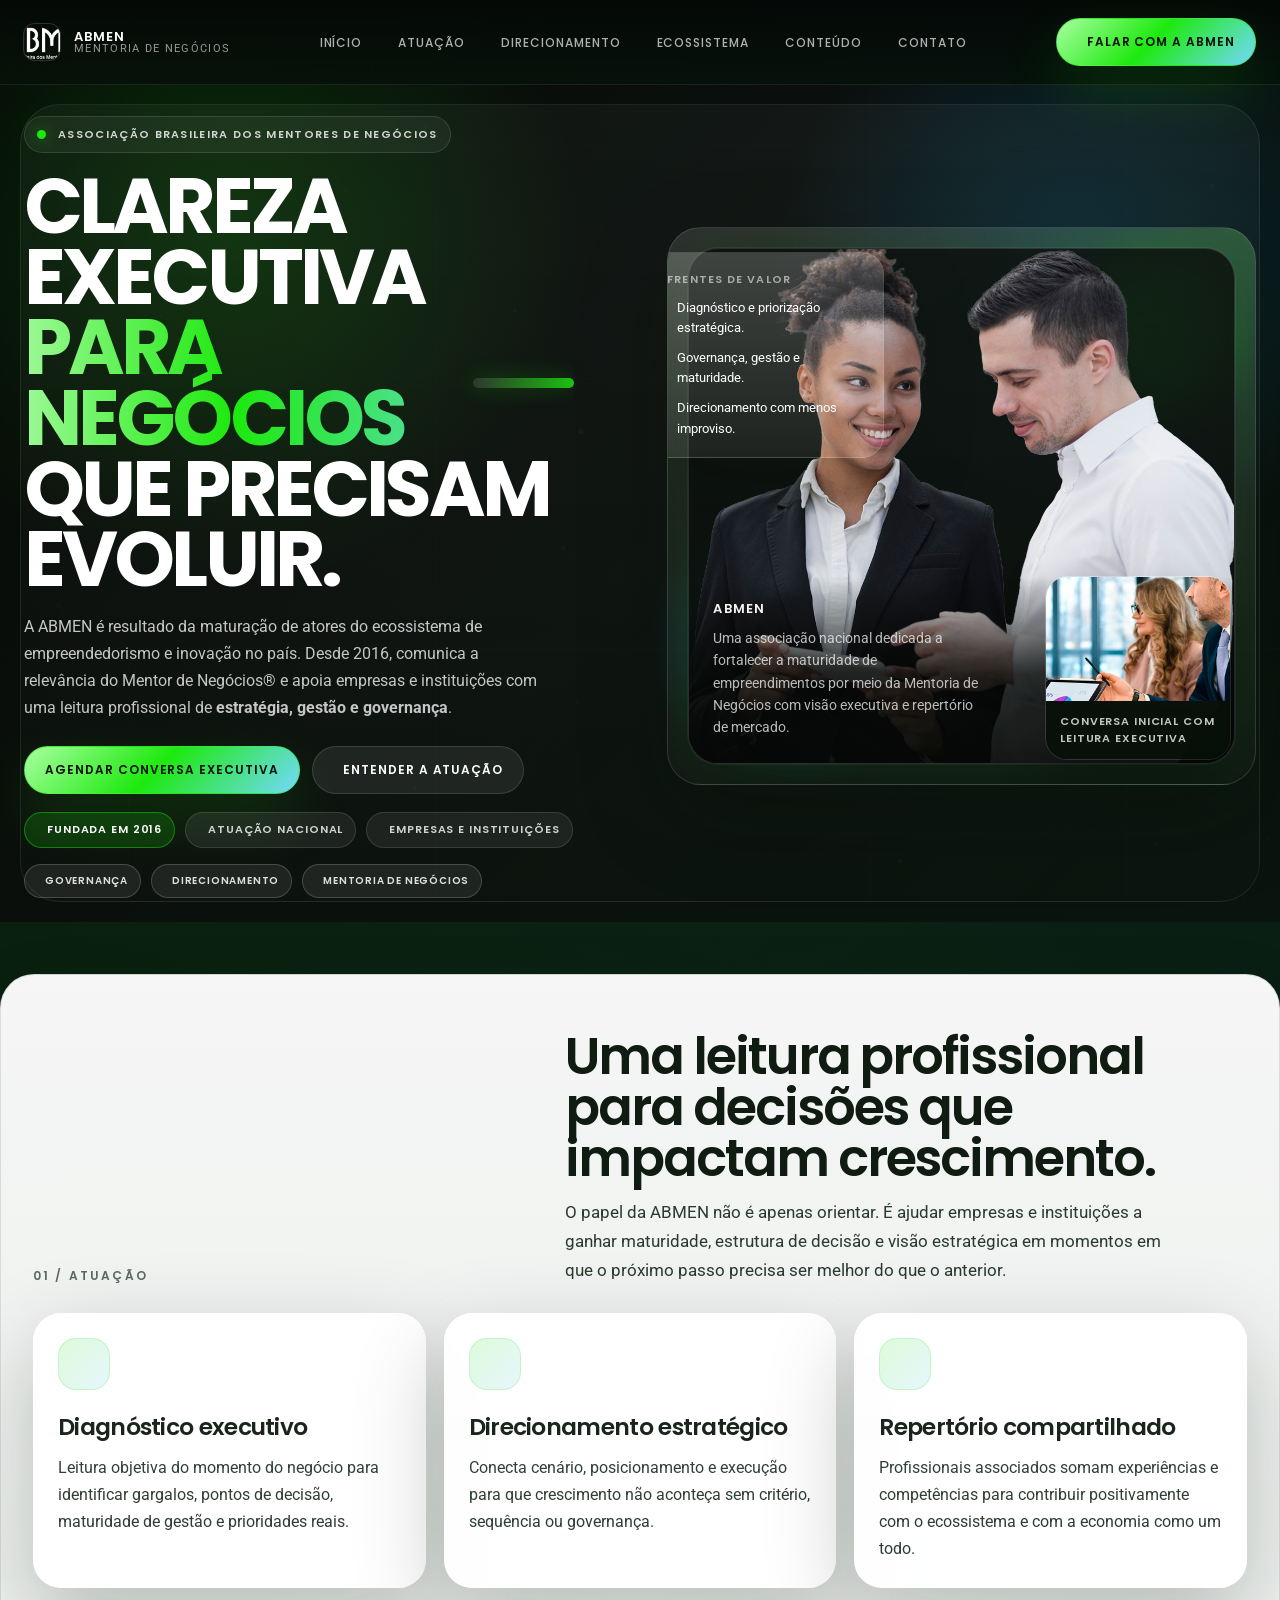
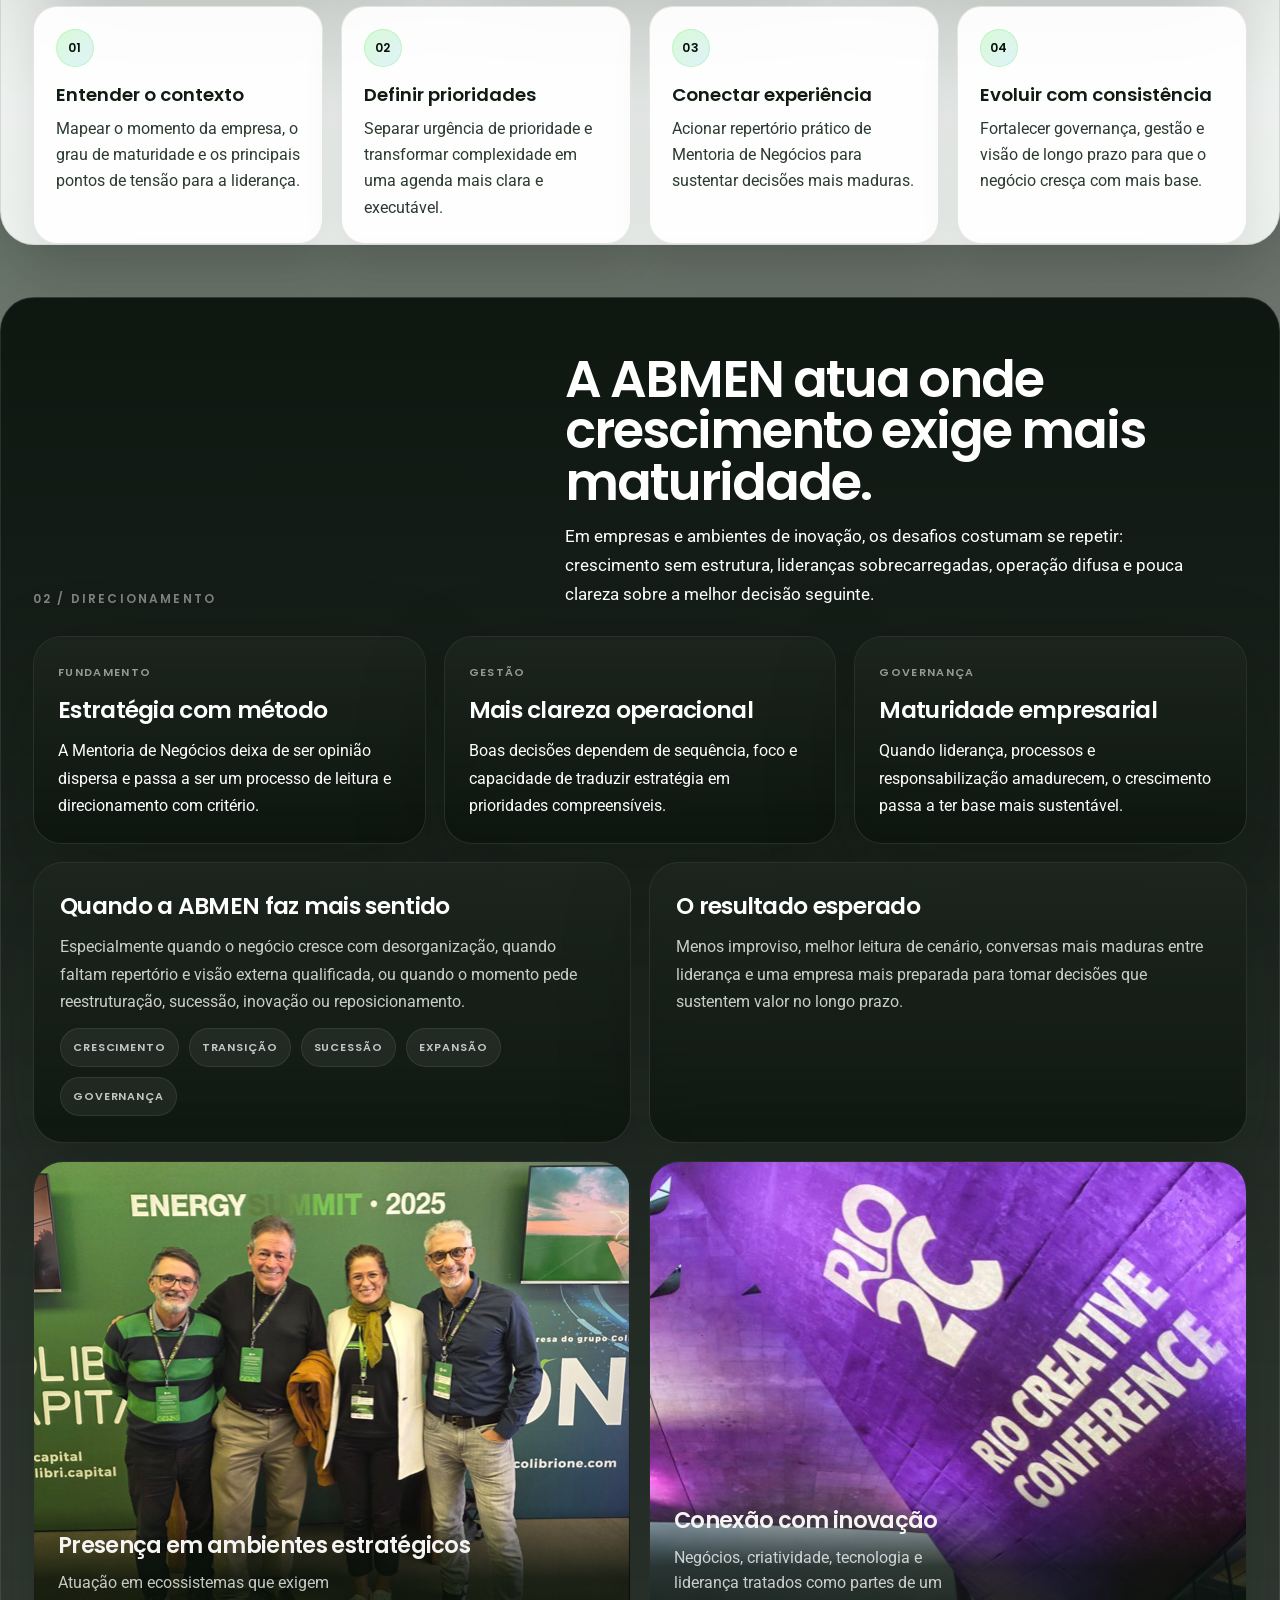
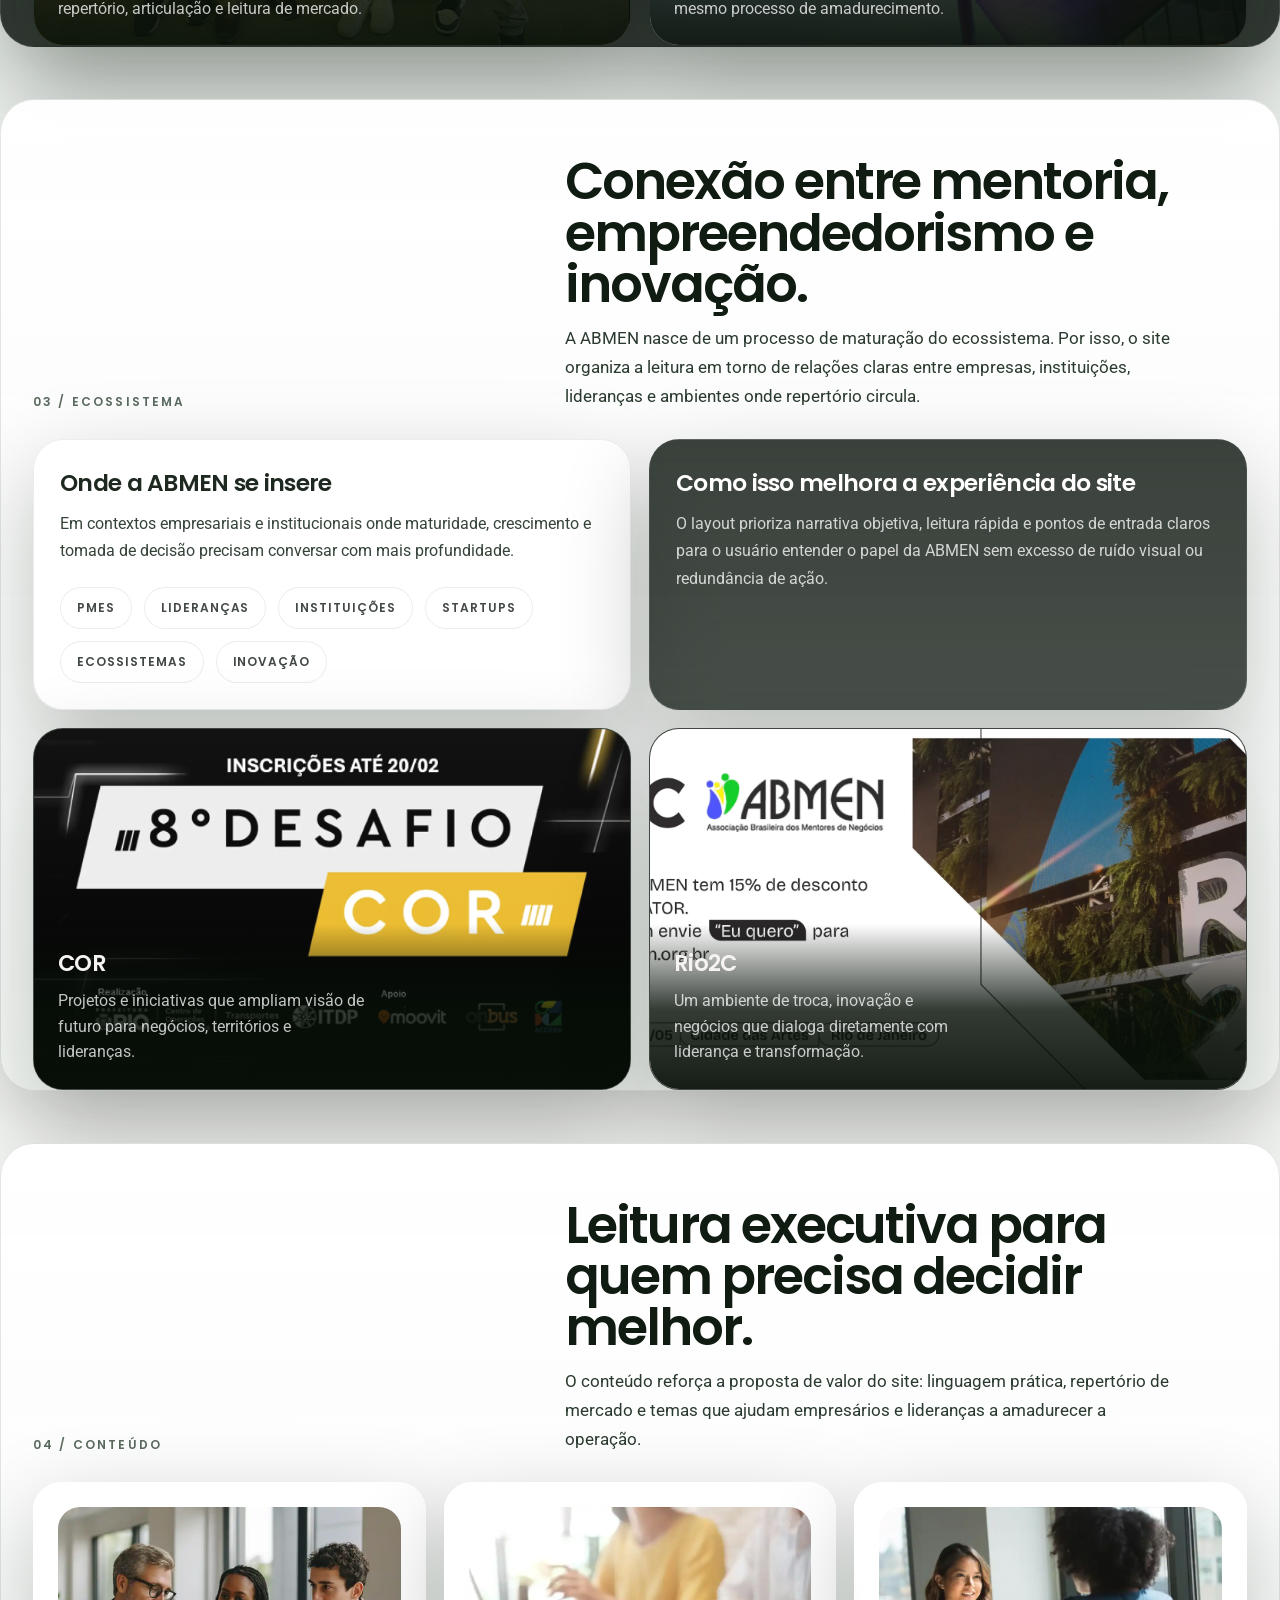
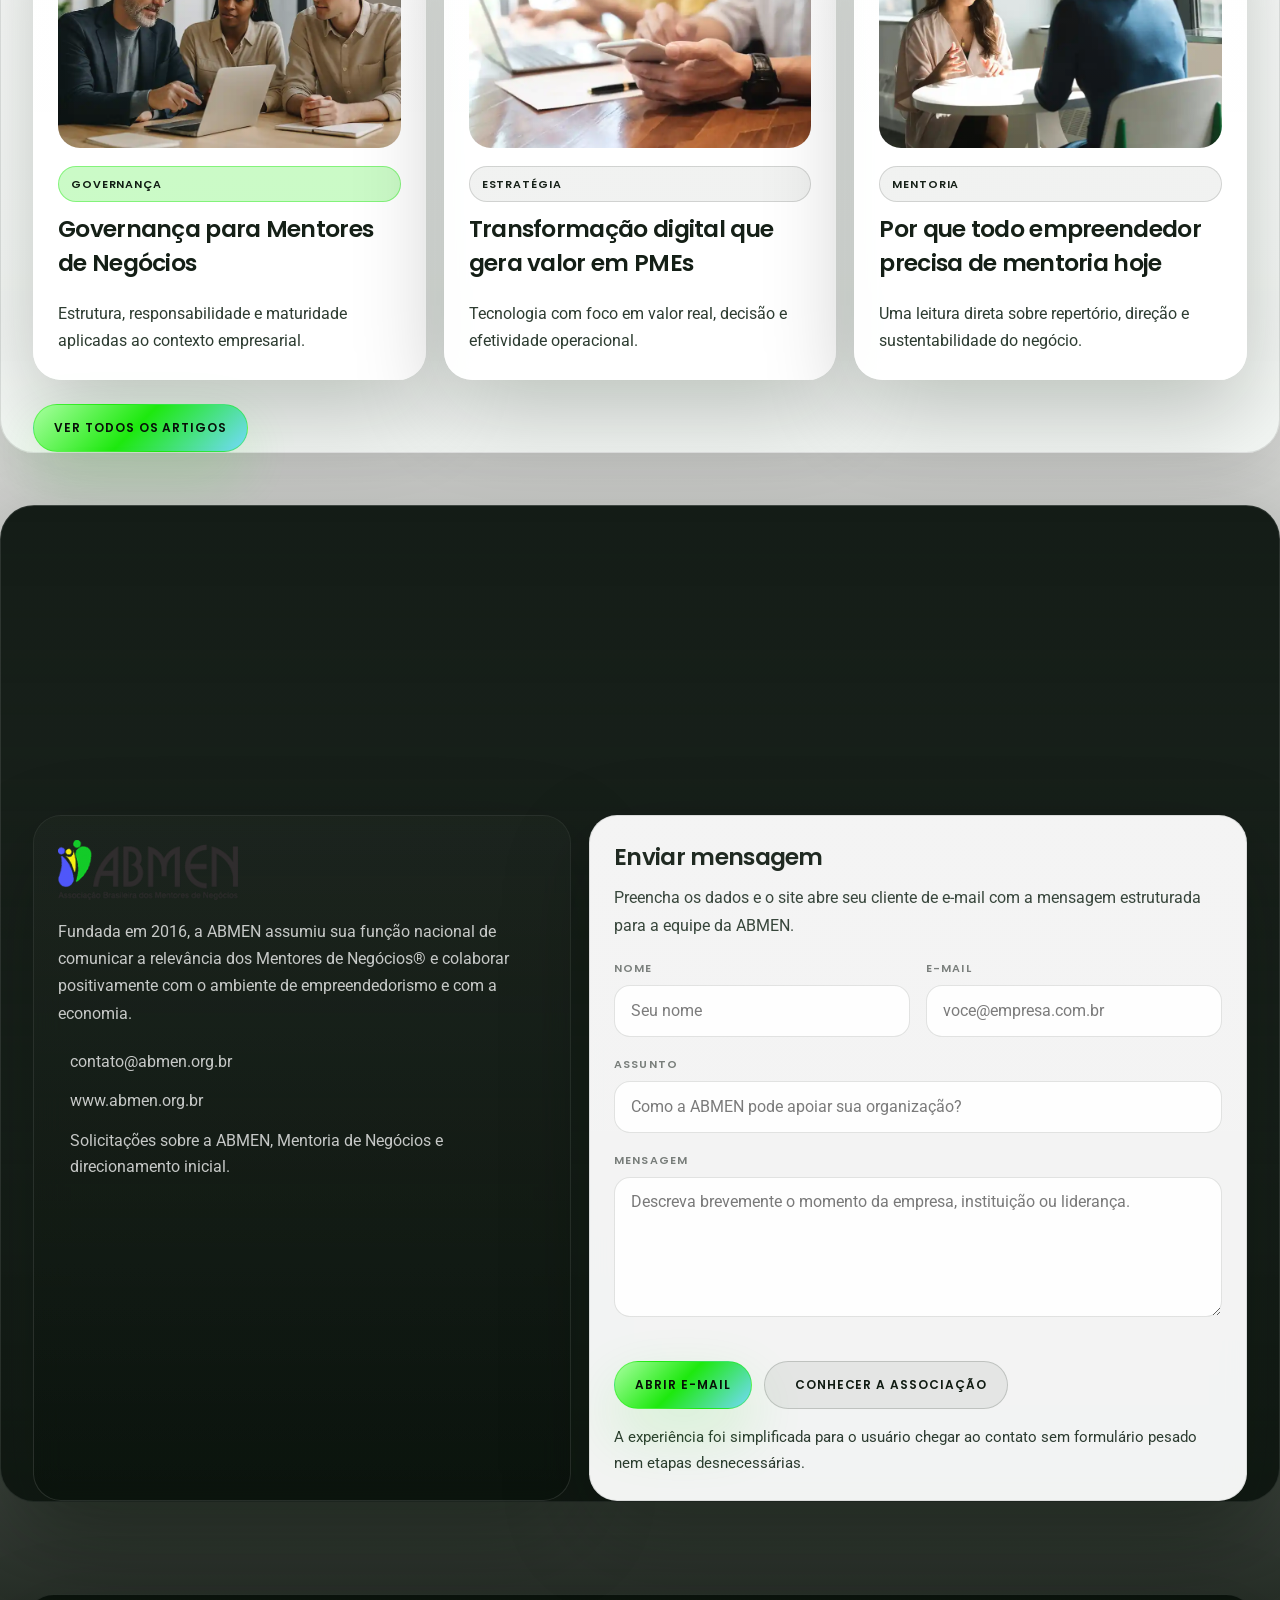
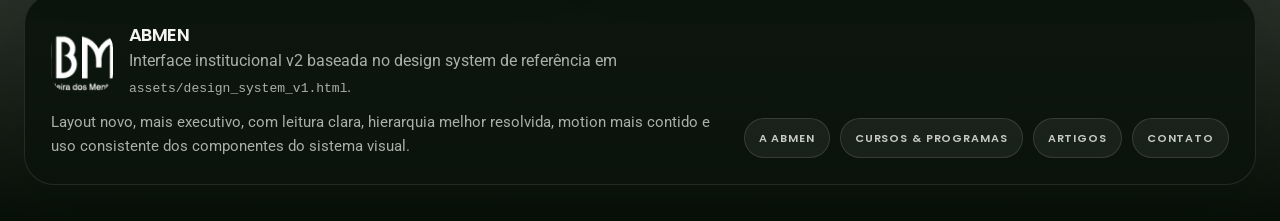
==== commit 4bd371f0: "first commit" ====
--- a/index_v2.html
+++ b/index_v2.html
@@ -2386,4 +2386,4 @@
 </script>
 </body>
 </html>
-
+
--- a/assets/poppins_12b8b848db71.css
+++ b/assets/poppins_12b8b848db71.css
@@ -0,0 +1,324 @@
+/* latin-ext */
+@font-face {
+  font-family: 'Poppins';
+  font-style: italic;
+  font-weight: 100;
+  font-display: swap;
+  src: url("poppins-pxiayp8kv8jhgfvrjjlme0_3d867244a7c5.woff2") format('woff2');
+  unicode-range: U+0100-02BA, U+02BD-02C5, U+02C7-02CC, U+02CE-02D7, U+02DD-02FF, U+0304, U+0308, U+0329, U+1D00-1DBF, U+1E00-1E9F, U+1EF2-1EFF, U+2020, U+20A0-20AB, U+20AD-20C0, U+2113, U+2C60-2C7F, U+A720-A7FF;
+}
+/* latin */
+@font-face {
+  font-family: 'Poppins';
+  font-style: italic;
+  font-weight: 100;
+  font-display: swap;
+  src: url("poppins-pxiayp8kv8jhgfvrjjlme0_f2614f5769b7.woff2") format('woff2');
+  unicode-range: U+0000-00FF, U+0131, U+0152-0153, U+02BB-02BC, U+02C6, U+02DA, U+02DC, U+0304, U+0308, U+0329, U+2000-206F, U+20AC, U+2122, U+2191, U+2193, U+2212, U+2215, U+FEFF, U+FFFD;
+}
+/* latin-ext */
+@font-face {
+  font-family: 'Poppins';
+  font-style: italic;
+  font-weight: 200;
+  font-display: swap;
+  src: url("poppins-pxidyp8kv8jhgfvrjjlmv1_6f7146482953.woff2") format('woff2');
+  unicode-range: U+0100-02BA, U+02BD-02C5, U+02C7-02CC, U+02CE-02D7, U+02DD-02FF, U+0304, U+0308, U+0329, U+1D00-1DBF, U+1E00-1E9F, U+1EF2-1EFF, U+2020, U+20A0-20AB, U+20AD-20C0, U+2113, U+2C60-2C7F, U+A720-A7FF;
+}
+/* latin */
+@font-face {
+  font-family: 'Poppins';
+  font-style: italic;
+  font-weight: 200;
+  font-display: swap;
+  src: url("poppins-pxidyp8kv8jhgfvrjjlmv1_28afb0726cf9.woff2") format('woff2');
+  unicode-range: U+0000-00FF, U+0131, U+0152-0153, U+02BB-02BC, U+02C6, U+02DA, U+02DC, U+0304, U+0308, U+0329, U+2000-206F, U+20AC, U+2122, U+2191, U+2193, U+2212, U+2215, U+FEFF, U+FFFD;
+}
+/* latin-ext */
+@font-face {
+  font-family: 'Poppins';
+  font-style: italic;
+  font-weight: 300;
+  font-display: swap;
+  src: url("poppins-pxidyp8kv8jhgfvrjjlm21_d3ed562d977c.woff2") format('woff2');
+  unicode-range: U+0100-02BA, U+02BD-02C5, U+02C7-02CC, U+02CE-02D7, U+02DD-02FF, U+0304, U+0308, U+0329, U+1D00-1DBF, U+1E00-1E9F, U+1EF2-1EFF, U+2020, U+20A0-20AB, U+20AD-20C0, U+2113, U+2C60-2C7F, U+A720-A7FF;
+}
+/* latin */
+@font-face {
+  font-family: 'Poppins';
+  font-style: italic;
+  font-weight: 300;
+  font-display: swap;
+  src: url("poppins-pxidyp8kv8jhgfvrjjlm21_fe5cf569f0af.woff2") format('woff2');
+  unicode-range: U+0000-00FF, U+0131, U+0152-0153, U+02BB-02BC, U+02C6, U+02DA, U+02DC, U+0304, U+0308, U+0329, U+2000-206F, U+20AC, U+2122, U+2191, U+2193, U+2212, U+2215, U+FEFF, U+FFFD;
+}
+/* latin-ext */
+@font-face {
+  font-family: 'Poppins';
+  font-style: italic;
+  font-weight: 400;
+  font-display: swap;
+  src: url("poppins-pxigyp8kv8jhgfvrjjlufn_fe6442283174.woff2") format('woff2');
+  unicode-range: U+0100-02BA, U+02BD-02C5, U+02C7-02CC, U+02CE-02D7, U+02DD-02FF, U+0304, U+0308, U+0329, U+1D00-1DBF, U+1E00-1E9F, U+1EF2-1EFF, U+2020, U+20A0-20AB, U+20AD-20C0, U+2113, U+2C60-2C7F, U+A720-A7FF;
+}
+/* latin */
+@font-face {
+  font-family: 'Poppins';
+  font-style: italic;
+  font-weight: 400;
+  font-display: swap;
+  src: url("poppins-pxigyp8kv8jhgfvrjjluch_fdd44791ecd0.woff2") format('woff2');
+  unicode-range: U+0000-00FF, U+0131, U+0152-0153, U+02BB-02BC, U+02C6, U+02DA, U+02DC, U+0304, U+0308, U+0329, U+2000-206F, U+20AC, U+2122, U+2191, U+2193, U+2212, U+2215, U+FEFF, U+FFFD;
+}
+/* latin-ext */
+@font-face {
+  font-family: 'Poppins';
+  font-style: italic;
+  font-weight: 500;
+  font-display: swap;
+  src: url("poppins-pxidyp8kv8jhgfvrjjlmg1_b0e89b29d06b.woff2") format('woff2');
+  unicode-range: U+0100-02BA, U+02BD-02C5, U+02C7-02CC, U+02CE-02D7, U+02DD-02FF, U+0304, U+0308, U+0329, U+1D00-1DBF, U+1E00-1E9F, U+1EF2-1EFF, U+2020, U+20A0-20AB, U+20AD-20C0, U+2113, U+2C60-2C7F, U+A720-A7FF;
+}
+/* latin */
+@font-face {
+  font-family: 'Poppins';
+  font-style: italic;
+  font-weight: 500;
+  font-display: swap;
+  src: url("poppins-pxidyp8kv8jhgfvrjjlmg1_ccce0ebd6948.woff2") format('woff2');
+  unicode-range: U+0000-00FF, U+0131, U+0152-0153, U+02BB-02BC, U+02C6, U+02DA, U+02DC, U+0304, U+0308, U+0329, U+2000-206F, U+20AC, U+2122, U+2191, U+2193, U+2212, U+2215, U+FEFF, U+FFFD;
+}
+/* latin-ext */
+@font-face {
+  font-family: 'Poppins';
+  font-style: italic;
+  font-weight: 600;
+  font-display: swap;
+  src: url("poppins-pxidyp8kv8jhgfvrjjlmr1_936ffd7597c1.woff2") format('woff2');
+  unicode-range: U+0100-02BA, U+02BD-02C5, U+02C7-02CC, U+02CE-02D7, U+02DD-02FF, U+0304, U+0308, U+0329, U+1D00-1DBF, U+1E00-1E9F, U+1EF2-1EFF, U+2020, U+20A0-20AB, U+20AD-20C0, U+2113, U+2C60-2C7F, U+A720-A7FF;
+}
+/* latin */
+@font-face {
+  font-family: 'Poppins';
+  font-style: italic;
+  font-weight: 600;
+  font-display: swap;
+  src: url("poppins-pxidyp8kv8jhgfvrjjlmr1_116af0d2b6eb.woff2") format('woff2');
+  unicode-range: U+0000-00FF, U+0131, U+0152-0153, U+02BB-02BC, U+02C6, U+02DA, U+02DC, U+0304, U+0308, U+0329, U+2000-206F, U+20AC, U+2122, U+2191, U+2193, U+2212, U+2215, U+FEFF, U+FFFD;
+}
+/* latin-ext */
+@font-face {
+  font-family: 'Poppins';
+  font-style: italic;
+  font-weight: 700;
+  font-display: swap;
+  src: url("poppins-pxidyp8kv8jhgfvrjjlmy1_a5bdc40d6e5b.woff2") format('woff2');
+  unicode-range: U+0100-02BA, U+02BD-02C5, U+02C7-02CC, U+02CE-02D7, U+02DD-02FF, U+0304, U+0308, U+0329, U+1D00-1DBF, U+1E00-1E9F, U+1EF2-1EFF, U+2020, U+20A0-20AB, U+20AD-20C0, U+2113, U+2C60-2C7F, U+A720-A7FF;
+}
+/* latin */
+@font-face {
+  font-family: 'Poppins';
+  font-style: italic;
+  font-weight: 700;
+  font-display: swap;
+  src: url("poppins-pxidyp8kv8jhgfvrjjlmy1_593efeaa2b60.woff2") format('woff2');
+  unicode-range: U+0000-00FF, U+0131, U+0152-0153, U+02BB-02BC, U+02C6, U+02DA, U+02DC, U+0304, U+0308, U+0329, U+2000-206F, U+20AC, U+2122, U+2191, U+2193, U+2212, U+2215, U+FEFF, U+FFFD;
+}
+/* latin-ext */
+@font-face {
+  font-family: 'Poppins';
+  font-style: italic;
+  font-weight: 800;
+  font-display: swap;
+  src: url("poppins-pxidyp8kv8jhgfvrjjlm11_a56c8b8601f0.woff2") format('woff2');
+  unicode-range: U+0100-02BA, U+02BD-02C5, U+02C7-02CC, U+02CE-02D7, U+02DD-02FF, U+0304, U+0308, U+0329, U+1D00-1DBF, U+1E00-1E9F, U+1EF2-1EFF, U+2020, U+20A0-20AB, U+20AD-20C0, U+2113, U+2C60-2C7F, U+A720-A7FF;
+}
+/* latin */
+@font-face {
+  font-family: 'Poppins';
+  font-style: italic;
+  font-weight: 800;
+  font-display: swap;
+  src: url("poppins-pxidyp8kv8jhgfvrjjlm11_682269cc8061.woff2") format('woff2');
+  unicode-range: U+0000-00FF, U+0131, U+0152-0153, U+02BB-02BC, U+02C6, U+02DA, U+02DC, U+0304, U+0308, U+0329, U+2000-206F, U+20AC, U+2122, U+2191, U+2193, U+2212, U+2215, U+FEFF, U+FFFD;
+}
+/* latin-ext */
+@font-face {
+  font-family: 'Poppins';
+  font-style: italic;
+  font-weight: 900;
+  font-display: swap;
+  src: url("poppins-pxidyp8kv8jhgfvrjjlm81_6caf2280381b.woff2") format('woff2');
+  unicode-range: U+0100-02BA, U+02BD-02C5, U+02C7-02CC, U+02CE-02D7, U+02DD-02FF, U+0304, U+0308, U+0329, U+1D00-1DBF, U+1E00-1E9F, U+1EF2-1EFF, U+2020, U+20A0-20AB, U+20AD-20C0, U+2113, U+2C60-2C7F, U+A720-A7FF;
+}
+/* latin */
+@font-face {
+  font-family: 'Poppins';
+  font-style: italic;
+  font-weight: 900;
+  font-display: swap;
+  src: url("poppins-pxidyp8kv8jhgfvrjjlm81_3e0d0f77e613.woff2") format('woff2');
+  unicode-range: U+0000-00FF, U+0131, U+0152-0153, U+02BB-02BC, U+02C6, U+02DA, U+02DC, U+0304, U+0308, U+0329, U+2000-206F, U+20AC, U+2122, U+2191, U+2193, U+2212, U+2215, U+FEFF, U+FFFD;
+}
+/* latin-ext */
+@font-face {
+  font-family: 'Poppins';
+  font-style: normal;
+  font-weight: 100;
+  font-display: swap;
+  src: url("poppins-pxigyp8kv8jhgfvrlptufn_fec86e79317f.woff2") format('woff2');
+  unicode-range: U+0100-02BA, U+02BD-02C5, U+02C7-02CC, U+02CE-02D7, U+02DD-02FF, U+0304, U+0308, U+0329, U+1D00-1DBF, U+1E00-1E9F, U+1EF2-1EFF, U+2020, U+20A0-20AB, U+20AD-20C0, U+2113, U+2C60-2C7F, U+A720-A7FF;
+}
+/* latin */
+@font-face {
+  font-family: 'Poppins';
+  font-style: normal;
+  font-weight: 100;
+  font-display: swap;
+  src: url("poppins-pxigyp8kv8jhgfvrlptuch_bbb991a9ada0.woff2") format('woff2');
+  unicode-range: U+0000-00FF, U+0131, U+0152-0153, U+02BB-02BC, U+02C6, U+02DA, U+02DC, U+0304, U+0308, U+0329, U+2000-206F, U+20AC, U+2122, U+2191, U+2193, U+2212, U+2215, U+FEFF, U+FFFD;
+}
+/* latin-ext */
+@font-face {
+  font-family: 'Poppins';
+  font-style: normal;
+  font-weight: 200;
+  font-display: swap;
+  src: url("poppins-pxibyp8kv8jhgfvrlfj_z1_12a927b792f8.woff2") format('woff2');
+  unicode-range: U+0100-02BA, U+02BD-02C5, U+02C7-02CC, U+02CE-02D7, U+02DD-02FF, U+0304, U+0308, U+0329, U+1D00-1DBF, U+1E00-1E9F, U+1EF2-1EFF, U+2020, U+20A0-20AB, U+20AD-20C0, U+2113, U+2C60-2C7F, U+A720-A7FF;
+}
+/* latin */
+@font-face {
+  font-family: 'Poppins';
+  font-style: normal;
+  font-weight: 200;
+  font-display: swap;
+  src: url("poppins-pxibyp8kv8jhgfvrlfj_z1_8cb14958871f.woff2") format('woff2');
+  unicode-range: U+0000-00FF, U+0131, U+0152-0153, U+02BB-02BC, U+02C6, U+02DA, U+02DC, U+0304, U+0308, U+0329, U+2000-206F, U+20AC, U+2122, U+2191, U+2193, U+2212, U+2215, U+FEFF, U+FFFD;
+}
+/* latin-ext */
+@font-face {
+  font-family: 'Poppins';
+  font-style: normal;
+  font-weight: 300;
+  font-display: swap;
+  src: url("poppins-pxibyp8kv8jhgfvrldz8z1_290aa3f91077.woff2") format('woff2');
+  unicode-range: U+0100-02BA, U+02BD-02C5, U+02C7-02CC, U+02CE-02D7, U+02DD-02FF, U+0304, U+0308, U+0329, U+1D00-1DBF, U+1E00-1E9F, U+1EF2-1EFF, U+2020, U+20A0-20AB, U+20AD-20C0, U+2113, U+2C60-2C7F, U+A720-A7FF;
+}
+/* latin */
+@font-face {
+  font-family: 'Poppins';
+  font-style: normal;
+  font-weight: 300;
+  font-display: swap;
+  src: url("poppins-pxibyp8kv8jhgfvrldz8z1_37018c4e3f41.woff2") format('woff2');
+  unicode-range: U+0000-00FF, U+0131, U+0152-0153, U+02BB-02BC, U+02C6, U+02DA, U+02DC, U+0304, U+0308, U+0329, U+2000-206F, U+20AC, U+2122, U+2191, U+2193, U+2212, U+2215, U+FEFF, U+FFFD;
+}
+/* latin-ext */
+@font-face {
+  font-family: 'Poppins';
+  font-style: normal;
+  font-weight: 400;
+  font-display: swap;
+  src: url("poppins-pxieyp8kv8jhgfvrjjnecm_0e13095c110a.woff2") format('woff2');
+  unicode-range: U+0100-02BA, U+02BD-02C5, U+02C7-02CC, U+02CE-02D7, U+02DD-02FF, U+0304, U+0308, U+0329, U+1D00-1DBF, U+1E00-1E9F, U+1EF2-1EFF, U+2020, U+20A0-20AB, U+20AD-20C0, U+2113, U+2C60-2C7F, U+A720-A7FF;
+}
+/* latin */
+@font-face {
+  font-family: 'Poppins';
+  font-style: normal;
+  font-weight: 400;
+  font-display: swap;
+  src: url("poppins-pxieyp8kv8jhgfvrjjfecg_8741c40cb98b.woff2") format('woff2');
+  unicode-range: U+0000-00FF, U+0131, U+0152-0153, U+02BB-02BC, U+02C6, U+02DA, U+02DC, U+0304, U+0308, U+0329, U+2000-206F, U+20AC, U+2122, U+2191, U+2193, U+2212, U+2215, U+FEFF, U+FFFD;
+}
+/* latin-ext */
+@font-face {
+  font-family: 'Poppins';
+  font-style: normal;
+  font-weight: 500;
+  font-display: swap;
+  src: url("poppins-pxibyp8kv8jhgfvrlgt9z1_3bc60734e1a2.woff2") format('woff2');
+  unicode-range: U+0100-02BA, U+02BD-02C5, U+02C7-02CC, U+02CE-02D7, U+02DD-02FF, U+0304, U+0308, U+0329, U+1D00-1DBF, U+1E00-1E9F, U+1EF2-1EFF, U+2020, U+20A0-20AB, U+20AD-20C0, U+2113, U+2C60-2C7F, U+A720-A7FF;
+}
+/* latin */
+@font-face {
+  font-family: 'Poppins';
+  font-style: normal;
+  font-weight: 500;
+  font-display: swap;
+  src: url("poppins-pxibyp8kv8jhgfvrlgt9z1_f638b6c2a2fe.woff2") format('woff2');
+  unicode-range: U+0000-00FF, U+0131, U+0152-0153, U+02BB-02BC, U+02C6, U+02DA, U+02DC, U+0304, U+0308, U+0329, U+2000-206F, U+20AC, U+2122, U+2191, U+2193, U+2212, U+2215, U+FEFF, U+FFFD;
+}
+/* latin-ext */
+@font-face {
+  font-family: 'Poppins';
+  font-style: normal;
+  font-weight: 600;
+  font-display: swap;
+  src: url("poppins-pxibyp8kv8jhgfvrlej6z1_f7b5e2db0bf9.woff2") format('woff2');
+  unicode-range: U+0100-02BA, U+02BD-02C5, U+02C7-02CC, U+02CE-02D7, U+02DD-02FF, U+0304, U+0308, U+0329, U+1D00-1DBF, U+1E00-1E9F, U+1EF2-1EFF, U+2020, U+20A0-20AB, U+20AD-20C0, U+2113, U+2C60-2C7F, U+A720-A7FF;
+}
+/* latin */
+@font-face {
+  font-family: 'Poppins';
+  font-style: normal;
+  font-weight: 600;
+  font-display: swap;
+  src: url("poppins-pxibyp8kv8jhgfvrlej6z1_f47f9ca61278.woff2") format('woff2');
+  unicode-range: U+0000-00FF, U+0131, U+0152-0153, U+02BB-02BC, U+02C6, U+02DA, U+02DC, U+0304, U+0308, U+0329, U+2000-206F, U+20AC, U+2122, U+2191, U+2193, U+2212, U+2215, U+FEFF, U+FFFD;
+}
+/* latin-ext */
+@font-face {
+  font-family: 'Poppins';
+  font-style: normal;
+  font-weight: 700;
+  font-display: swap;
+  src: url("poppins-pxibyp8kv8jhgfvrlcz7z1_05783f77919c.woff2") format('woff2');
+  unicode-range: U+0100-02BA, U+02BD-02C5, U+02C7-02CC, U+02CE-02D7, U+02DD-02FF, U+0304, U+0308, U+0329, U+1D00-1DBF, U+1E00-1E9F, U+1EF2-1EFF, U+2020, U+20A0-20AB, U+20AD-20C0, U+2113, U+2C60-2C7F, U+A720-A7FF;
+}
+/* latin */
+@font-face {
+  font-family: 'Poppins';
+  font-style: normal;
+  font-weight: 700;
+  font-display: swap;
+  src: url("poppins-pxibyp8kv8jhgfvrlcz7z1_b2669f18df88.woff2") format('woff2');
+  unicode-range: U+0000-00FF, U+0131, U+0152-0153, U+02BB-02BC, U+02C6, U+02DA, U+02DC, U+0304, U+0308, U+0329, U+2000-206F, U+20AC, U+2122, U+2191, U+2193, U+2212, U+2215, U+FEFF, U+FFFD;
+}
+/* latin-ext */
+@font-face {
+  font-family: 'Poppins';
+  font-style: normal;
+  font-weight: 800;
+  font-display: swap;
+  src: url("poppins-pxibyp8kv8jhgfvrldd4z1_f306c8dff3e1.woff2") format('woff2');
+  unicode-range: U+0100-02BA, U+02BD-02C5, U+02C7-02CC, U+02CE-02D7, U+02DD-02FF, U+0304, U+0308, U+0329, U+1D00-1DBF, U+1E00-1E9F, U+1EF2-1EFF, U+2020, U+20A0-20AB, U+20AD-20C0, U+2113, U+2C60-2C7F, U+A720-A7FF;
+}
+/* latin */
+@font-face {
+  font-family: 'Poppins';
+  font-style: normal;
+  font-weight: 800;
+  font-display: swap;
+  src: url("poppins-pxibyp8kv8jhgfvrldd4z1_ecb2db054867.woff2") format('woff2');
+  unicode-range: U+0000-00FF, U+0131, U+0152-0153, U+02BB-02BC, U+02C6, U+02DA, U+02DC, U+0304, U+0308, U+0329, U+2000-206F, U+20AC, U+2122, U+2191, U+2193, U+2212, U+2215, U+FEFF, U+FFFD;
+}
+/* latin-ext */
+@font-face {
+  font-family: 'Poppins';
+  font-style: normal;
+  font-weight: 900;
+  font-display: swap;
+  src: url("poppins-pxibyp8kv8jhgfvrlbt5z1_3542ca04b097.woff2") format('woff2');
+  unicode-range: U+0100-02BA, U+02BD-02C5, U+02C7-02CC, U+02CE-02D7, U+02DD-02FF, U+0304, U+0308, U+0329, U+1D00-1DBF, U+1E00-1E9F, U+1EF2-1EFF, U+2020, U+20A0-20AB, U+20AD-20C0, U+2113, U+2C60-2C7F, U+A720-A7FF;
+}
+/* latin */
+@font-face {
+  font-family: 'Poppins';
+  font-style: normal;
+  font-weight: 900;
+  font-display: swap;
+  src: url("poppins-pxibyp8kv8jhgfvrlbt5z1_3ec8c178fabd.woff2") format('woff2');
+  unicode-range: U+0000-00FF, U+0131, U+0152-0153, U+02BB-02BC, U+02C6, U+02DA, U+02DC, U+0304, U+0308, U+0329, U+2000-206F, U+20AC, U+2122, U+2191, U+2193, U+2212, U+2215, U+FEFF, U+FFFD;
+}
--- a/assets/roboto_e614dbc4bdd9.css
+++ b/assets/roboto_e614dbc4bdd9.css
@@ -0,0 +1,1620 @@
+/* cyrillic-ext */
+@font-face {
+  font-family: 'Roboto';
+  font-style: italic;
+  font-weight: 100;
+  font-stretch: 100%;
+  font-display: swap;
+  src: url("roboto-kfo5cnqeu92fr1mu53zec9__375e56082ec1.woff2") format('woff2');
+  unicode-range: U+0460-052F, U+1C80-1C8A, U+20B4, U+2DE0-2DFF, U+A640-A69F, U+FE2E-FE2F;
+}
+/* cyrillic */
+@font-face {
+  font-family: 'Roboto';
+  font-style: italic;
+  font-weight: 100;
+  font-stretch: 100%;
+  font-display: swap;
+  src: url("roboto-kfo5cnqeu92fr1mu53zec9__a03a2bcd3b39.woff2") format('woff2');
+  unicode-range: U+0301, U+0400-045F, U+0490-0491, U+04B0-04B1, U+2116;
+}
+/* greek-ext */
+@font-face {
+  font-family: 'Roboto';
+  font-style: italic;
+  font-weight: 100;
+  font-stretch: 100%;
+  font-display: swap;
+  src: url("roboto-kfo5cnqeu92fr1mu53zec9__a240a76f8386.woff2") format('woff2');
+  unicode-range: U+1F00-1FFF;
+}
+/* greek */
+@font-face {
+  font-family: 'Roboto';
+  font-style: italic;
+  font-weight: 100;
+  font-stretch: 100%;
+  font-display: swap;
+  src: url("roboto-kfo5cnqeu92fr1mu53zec9__e171b40fa339.woff2") format('woff2');
+  unicode-range: U+0370-0377, U+037A-037F, U+0384-038A, U+038C, U+038E-03A1, U+03A3-03FF;
+}
+/* math */
+@font-face {
+  font-family: 'Roboto';
+  font-style: italic;
+  font-weight: 100;
+  font-stretch: 100%;
+  font-display: swap;
+  src: url("roboto-kfo5cnqeu92fr1mu53zec9__b9bca7029e90.woff2") format('woff2');
+  unicode-range: U+0302-0303, U+0305, U+0307-0308, U+0310, U+0312, U+0315, U+031A, U+0326-0327, U+032C, U+032F-0330, U+0332-0333, U+0338, U+033A, U+0346, U+034D, U+0391-03A1, U+03A3-03A9, U+03B1-03C9, U+03D1, U+03D5-03D6, U+03F0-03F1, U+03F4-03F5, U+2016-2017, U+2034-2038, U+203C, U+2040, U+2043, U+2047, U+2050, U+2057, U+205F, U+2070-2071, U+2074-208E, U+2090-209C, U+20D0-20DC, U+20E1, U+20E5-20EF, U+2100-2112, U+2114-2115, U+2117-2121, U+2123-214F, U+2190, U+2192, U+2194-21AE, U+21B0-21E5, U+21F1-21F2, U+21F4-2211, U+2213-2214, U+2216-22FF, U+2308-230B, U+2310, U+2319, U+231C-2321, U+2336-237A, U+237C, U+2395, U+239B-23B7, U+23D0, U+23DC-23E1, U+2474-2475, U+25AF, U+25B3, U+25B7, U+25BD, U+25C1, U+25CA, U+25CC, U+25FB, U+266D-266F, U+27C0-27FF, U+2900-2AFF, U+2B0E-2B11, U+2B30-2B4C, U+2BFE, U+3030, U+FF5B, U+FF5D, U+1D400-1D7FF, U+1EE00-1EEFF;
+}
+/* symbols */
+@font-face {
+  font-family: 'Roboto';
+  font-style: italic;
+  font-weight: 100;
+  font-stretch: 100%;
+  font-display: swap;
+  src: url("roboto-kfo5cnqeu92fr1mu53zec9__abf22a560156.woff2") format('woff2');
+  unicode-range: U+0001-000C, U+000E-001F, U+007F-009F, U+20DD-20E0, U+20E2-20E4, U+2150-218F, U+2190, U+2192, U+2194-2199, U+21AF, U+21E6-21F0, U+21F3, U+2218-2219, U+2299, U+22C4-22C6, U+2300-243F, U+2440-244A, U+2460-24FF, U+25A0-27BF, U+2800-28FF, U+2921-2922, U+2981, U+29BF, U+29EB, U+2B00-2BFF, U+4DC0-4DFF, U+FFF9-FFFB, U+10140-1018E, U+10190-1019C, U+101A0, U+101D0-101FD, U+102E0-102FB, U+10E60-10E7E, U+1D2C0-1D2D3, U+1D2E0-1D37F, U+1F000-1F0FF, U+1F100-1F1AD, U+1F1E6-1F1FF, U+1F30D-1F30F, U+1F315, U+1F31C, U+1F31E, U+1F320-1F32C, U+1F336, U+1F378, U+1F37D, U+1F382, U+1F393-1F39F, U+1F3A7-1F3A8, U+1F3AC-1F3AF, U+1F3C2, U+1F3C4-1F3C6, U+1F3CA-1F3CE, U+1F3D4-1F3E0, U+1F3ED, U+1F3F1-1F3F3, U+1F3F5-1F3F7, U+1F408, U+1F415, U+1F41F, U+1F426, U+1F43F, U+1F441-1F442, U+1F444, U+1F446-1F449, U+1F44C-1F44E, U+1F453, U+1F46A, U+1F47D, U+1F4A3, U+1F4B0, U+1F4B3, U+1F4B9, U+1F4BB, U+1F4BF, U+1F4C8-1F4CB, U+1F4D6, U+1F4DA, U+1F4DF, U+1F4E3-1F4E6, U+1F4EA-1F4ED, U+1F4F7, U+1F4F9-1F4FB, U+1F4FD-1F4FE, U+1F503, U+1F507-1F50B, U+1F50D, U+1F512-1F513, U+1F53E-1F54A, U+1F54F-1F5FA, U+1F610, U+1F650-1F67F, U+1F687, U+1F68D, U+1F691, U+1F694, U+1F698, U+1F6AD, U+1F6B2, U+1F6B9-1F6BA, U+1F6BC, U+1F6C6-1F6CF, U+1F6D3-1F6D7, U+1F6E0-1F6EA, U+1F6F0-1F6F3, U+1F6F7-1F6FC, U+1F700-1F7FF, U+1F800-1F80B, U+1F810-1F847, U+1F850-1F859, U+1F860-1F887, U+1F890-1F8AD, U+1F8B0-1F8BB, U+1F8C0-1F8C1, U+1F900-1F90B, U+1F93B, U+1F946, U+1F984, U+1F996, U+1F9E9, U+1FA00-1FA6F, U+1FA70-1FA7C, U+1FA80-1FA89, U+1FA8F-1FAC6, U+1FACE-1FADC, U+1FADF-1FAE9, U+1FAF0-1FAF8, U+1FB00-1FBFF;
+}
+/* vietnamese */
+@font-face {
+  font-family: 'Roboto';
+  font-style: italic;
+  font-weight: 100;
+  font-stretch: 100%;
+  font-display: swap;
+  src: url("roboto-kfo5cnqeu92fr1mu53zec9__1fb7873dc6dd.woff2") format('woff2');
+  unicode-range: U+0102-0103, U+0110-0111, U+0128-0129, U+0168-0169, U+01A0-01A1, U+01AF-01B0, U+0300-0301, U+0303-0304, U+0308-0309, U+0323, U+0329, U+1EA0-1EF9, U+20AB;
+}
+/* latin-ext */
+@font-face {
+  font-family: 'Roboto';
+  font-style: italic;
+  font-weight: 100;
+  font-stretch: 100%;
+  font-display: swap;
+  src: url("roboto-kfo5cnqeu92fr1mu53zec9__da2fa6da7808.woff2") format('woff2');
+  unicode-range: U+0100-02BA, U+02BD-02C5, U+02C7-02CC, U+02CE-02D7, U+02DD-02FF, U+0304, U+0308, U+0329, U+1D00-1DBF, U+1E00-1E9F, U+1EF2-1EFF, U+2020, U+20A0-20AB, U+20AD-20C0, U+2113, U+2C60-2C7F, U+A720-A7FF;
+}
+/* latin */
+@font-face {
+  font-family: 'Roboto';
+  font-style: italic;
+  font-weight: 100;
+  font-stretch: 100%;
+  font-display: swap;
+  src: url("roboto-kfo5cnqeu92fr1mu53zec9__2366cb329214.woff2") format('woff2');
+  unicode-range: U+0000-00FF, U+0131, U+0152-0153, U+02BB-02BC, U+02C6, U+02DA, U+02DC, U+0304, U+0308, U+0329, U+2000-206F, U+20AC, U+2122, U+2191, U+2193, U+2212, U+2215, U+FEFF, U+FFFD;
+}
+/* cyrillic-ext */
+@font-face {
+  font-family: 'Roboto';
+  font-style: italic;
+  font-weight: 200;
+  font-stretch: 100%;
+  font-display: swap;
+  src: url("roboto-kfo5cnqeu92fr1mu53zec9__375e56082ec1.woff2") format('woff2');
+  unicode-range: U+0460-052F, U+1C80-1C8A, U+20B4, U+2DE0-2DFF, U+A640-A69F, U+FE2E-FE2F;
+}
+/* cyrillic */
+@font-face {
+  font-family: 'Roboto';
+  font-style: italic;
+  font-weight: 200;
+  font-stretch: 100%;
+  font-display: swap;
+  src: url("roboto-kfo5cnqeu92fr1mu53zec9__a03a2bcd3b39.woff2") format('woff2');
+  unicode-range: U+0301, U+0400-045F, U+0490-0491, U+04B0-04B1, U+2116;
+}
+/* greek-ext */
+@font-face {
+  font-family: 'Roboto';
+  font-style: italic;
+  font-weight: 200;
+  font-stretch: 100%;
+  font-display: swap;
+  src: url("roboto-kfo5cnqeu92fr1mu53zec9__a240a76f8386.woff2") format('woff2');
+  unicode-range: U+1F00-1FFF;
+}
+/* greek */
+@font-face {
+  font-family: 'Roboto';
+  font-style: italic;
+  font-weight: 200;
+  font-stretch: 100%;
+  font-display: swap;
+  src: url("roboto-kfo5cnqeu92fr1mu53zec9__e171b40fa339.woff2") format('woff2');
+  unicode-range: U+0370-0377, U+037A-037F, U+0384-038A, U+038C, U+038E-03A1, U+03A3-03FF;
+}
+/* math */
+@font-face {
+  font-family: 'Roboto';
+  font-style: italic;
+  font-weight: 200;
+  font-stretch: 100%;
+  font-display: swap;
+  src: url("roboto-kfo5cnqeu92fr1mu53zec9__b9bca7029e90.woff2") format('woff2');
+  unicode-range: U+0302-0303, U+0305, U+0307-0308, U+0310, U+0312, U+0315, U+031A, U+0326-0327, U+032C, U+032F-0330, U+0332-0333, U+0338, U+033A, U+0346, U+034D, U+0391-03A1, U+03A3-03A9, U+03B1-03C9, U+03D1, U+03D5-03D6, U+03F0-03F1, U+03F4-03F5, U+2016-2017, U+2034-2038, U+203C, U+2040, U+2043, U+2047, U+2050, U+2057, U+205F, U+2070-2071, U+2074-208E, U+2090-209C, U+20D0-20DC, U+20E1, U+20E5-20EF, U+2100-2112, U+2114-2115, U+2117-2121, U+2123-214F, U+2190, U+2192, U+2194-21AE, U+21B0-21E5, U+21F1-21F2, U+21F4-2211, U+2213-2214, U+2216-22FF, U+2308-230B, U+2310, U+2319, U+231C-2321, U+2336-237A, U+237C, U+2395, U+239B-23B7, U+23D0, U+23DC-23E1, U+2474-2475, U+25AF, U+25B3, U+25B7, U+25BD, U+25C1, U+25CA, U+25CC, U+25FB, U+266D-266F, U+27C0-27FF, U+2900-2AFF, U+2B0E-2B11, U+2B30-2B4C, U+2BFE, U+3030, U+FF5B, U+FF5D, U+1D400-1D7FF, U+1EE00-1EEFF;
+}
+/* symbols */
+@font-face {
+  font-family: 'Roboto';
+  font-style: italic;
+  font-weight: 200;
+  font-stretch: 100%;
+  font-display: swap;
+  src: url("roboto-kfo5cnqeu92fr1mu53zec9__abf22a560156.woff2") format('woff2');
+  unicode-range: U+0001-000C, U+000E-001F, U+007F-009F, U+20DD-20E0, U+20E2-20E4, U+2150-218F, U+2190, U+2192, U+2194-2199, U+21AF, U+21E6-21F0, U+21F3, U+2218-2219, U+2299, U+22C4-22C6, U+2300-243F, U+2440-244A, U+2460-24FF, U+25A0-27BF, U+2800-28FF, U+2921-2922, U+2981, U+29BF, U+29EB, U+2B00-2BFF, U+4DC0-4DFF, U+FFF9-FFFB, U+10140-1018E, U+10190-1019C, U+101A0, U+101D0-101FD, U+102E0-102FB, U+10E60-10E7E, U+1D2C0-1D2D3, U+1D2E0-1D37F, U+1F000-1F0FF, U+1F100-1F1AD, U+1F1E6-1F1FF, U+1F30D-1F30F, U+1F315, U+1F31C, U+1F31E, U+1F320-1F32C, U+1F336, U+1F378, U+1F37D, U+1F382, U+1F393-1F39F, U+1F3A7-1F3A8, U+1F3AC-1F3AF, U+1F3C2, U+1F3C4-1F3C6, U+1F3CA-1F3CE, U+1F3D4-1F3E0, U+1F3ED, U+1F3F1-1F3F3, U+1F3F5-1F3F7, U+1F408, U+1F415, U+1F41F, U+1F426, U+1F43F, U+1F441-1F442, U+1F444, U+1F446-1F449, U+1F44C-1F44E, U+1F453, U+1F46A, U+1F47D, U+1F4A3, U+1F4B0, U+1F4B3, U+1F4B9, U+1F4BB, U+1F4BF, U+1F4C8-1F4CB, U+1F4D6, U+1F4DA, U+1F4DF, U+1F4E3-1F4E6, U+1F4EA-1F4ED, U+1F4F7, U+1F4F9-1F4FB, U+1F4FD-1F4FE, U+1F503, U+1F507-1F50B, U+1F50D, U+1F512-1F513, U+1F53E-1F54A, U+1F54F-1F5FA, U+1F610, U+1F650-1F67F, U+1F687, U+1F68D, U+1F691, U+1F694, U+1F698, U+1F6AD, U+1F6B2, U+1F6B9-1F6BA, U+1F6BC, U+1F6C6-1F6CF, U+1F6D3-1F6D7, U+1F6E0-1F6EA, U+1F6F0-1F6F3, U+1F6F7-1F6FC, U+1F700-1F7FF, U+1F800-1F80B, U+1F810-1F847, U+1F850-1F859, U+1F860-1F887, U+1F890-1F8AD, U+1F8B0-1F8BB, U+1F8C0-1F8C1, U+1F900-1F90B, U+1F93B, U+1F946, U+1F984, U+1F996, U+1F9E9, U+1FA00-1FA6F, U+1FA70-1FA7C, U+1FA80-1FA89, U+1FA8F-1FAC6, U+1FACE-1FADC, U+1FADF-1FAE9, U+1FAF0-1FAF8, U+1FB00-1FBFF;
+}
+/* vietnamese */
+@font-face {
+  font-family: 'Roboto';
+  font-style: italic;
+  font-weight: 200;
+  font-stretch: 100%;
+  font-display: swap;
+  src: url("roboto-kfo5cnqeu92fr1mu53zec9__1fb7873dc6dd.woff2") format('woff2');
+  unicode-range: U+0102-0103, U+0110-0111, U+0128-0129, U+0168-0169, U+01A0-01A1, U+01AF-01B0, U+0300-0301, U+0303-0304, U+0308-0309, U+0323, U+0329, U+1EA0-1EF9, U+20AB;
+}
+/* latin-ext */
+@font-face {
+  font-family: 'Roboto';
+  font-style: italic;
+  font-weight: 200;
+  font-stretch: 100%;
+  font-display: swap;
+  src: url("roboto-kfo5cnqeu92fr1mu53zec9__da2fa6da7808.woff2") format('woff2');
+  unicode-range: U+0100-02BA, U+02BD-02C5, U+02C7-02CC, U+02CE-02D7, U+02DD-02FF, U+0304, U+0308, U+0329, U+1D00-1DBF, U+1E00-1E9F, U+1EF2-1EFF, U+2020, U+20A0-20AB, U+20AD-20C0, U+2113, U+2C60-2C7F, U+A720-A7FF;
+}
+/* latin */
+@font-face {
+  font-family: 'Roboto';
+  font-style: italic;
+  font-weight: 200;
+  font-stretch: 100%;
+  font-display: swap;
+  src: url("roboto-kfo5cnqeu92fr1mu53zec9__2366cb329214.woff2") format('woff2');
+  unicode-range: U+0000-00FF, U+0131, U+0152-0153, U+02BB-02BC, U+02C6, U+02DA, U+02DC, U+0304, U+0308, U+0329, U+2000-206F, U+20AC, U+2122, U+2191, U+2193, U+2212, U+2215, U+FEFF, U+FFFD;
+}
+/* cyrillic-ext */
+@font-face {
+  font-family: 'Roboto';
+  font-style: italic;
+  font-weight: 300;
+  font-stretch: 100%;
+  font-display: swap;
+  src: url("roboto-kfo5cnqeu92fr1mu53zec9__375e56082ec1.woff2") format('woff2');
+  unicode-range: U+0460-052F, U+1C80-1C8A, U+20B4, U+2DE0-2DFF, U+A640-A69F, U+FE2E-FE2F;
+}
+/* cyrillic */
+@font-face {
+  font-family: 'Roboto';
+  font-style: italic;
+  font-weight: 300;
+  font-stretch: 100%;
+  font-display: swap;
+  src: url("roboto-kfo5cnqeu92fr1mu53zec9__a03a2bcd3b39.woff2") format('woff2');
+  unicode-range: U+0301, U+0400-045F, U+0490-0491, U+04B0-04B1, U+2116;
+}
+/* greek-ext */
+@font-face {
+  font-family: 'Roboto';
+  font-style: italic;
+  font-weight: 300;
+  font-stretch: 100%;
+  font-display: swap;
+  src: url("roboto-kfo5cnqeu92fr1mu53zec9__a240a76f8386.woff2") format('woff2');
+  unicode-range: U+1F00-1FFF;
+}
+/* greek */
+@font-face {
+  font-family: 'Roboto';
+  font-style: italic;
+  font-weight: 300;
+  font-stretch: 100%;
+  font-display: swap;
+  src: url("roboto-kfo5cnqeu92fr1mu53zec9__e171b40fa339.woff2") format('woff2');
+  unicode-range: U+0370-0377, U+037A-037F, U+0384-038A, U+038C, U+038E-03A1, U+03A3-03FF;
+}
+/* math */
+@font-face {
+  font-family: 'Roboto';
+  font-style: italic;
+  font-weight: 300;
+  font-stretch: 100%;
+  font-display: swap;
+  src: url("roboto-kfo5cnqeu92fr1mu53zec9__b9bca7029e90.woff2") format('woff2');
+  unicode-range: U+0302-0303, U+0305, U+0307-0308, U+0310, U+0312, U+0315, U+031A, U+0326-0327, U+032C, U+032F-0330, U+0332-0333, U+0338, U+033A, U+0346, U+034D, U+0391-03A1, U+03A3-03A9, U+03B1-03C9, U+03D1, U+03D5-03D6, U+03F0-03F1, U+03F4-03F5, U+2016-2017, U+2034-2038, U+203C, U+2040, U+2043, U+2047, U+2050, U+2057, U+205F, U+2070-2071, U+2074-208E, U+2090-209C, U+20D0-20DC, U+20E1, U+20E5-20EF, U+2100-2112, U+2114-2115, U+2117-2121, U+2123-214F, U+2190, U+2192, U+2194-21AE, U+21B0-21E5, U+21F1-21F2, U+21F4-2211, U+2213-2214, U+2216-22FF, U+2308-230B, U+2310, U+2319, U+231C-2321, U+2336-237A, U+237C, U+2395, U+239B-23B7, U+23D0, U+23DC-23E1, U+2474-2475, U+25AF, U+25B3, U+25B7, U+25BD, U+25C1, U+25CA, U+25CC, U+25FB, U+266D-266F, U+27C0-27FF, U+2900-2AFF, U+2B0E-2B11, U+2B30-2B4C, U+2BFE, U+3030, U+FF5B, U+FF5D, U+1D400-1D7FF, U+1EE00-1EEFF;
+}
+/* symbols */
+@font-face {
+  font-family: 'Roboto';
+  font-style: italic;
+  font-weight: 300;
+  font-stretch: 100%;
+  font-display: swap;
+  src: url("roboto-kfo5cnqeu92fr1mu53zec9__abf22a560156.woff2") format('woff2');
+  unicode-range: U+0001-000C, U+000E-001F, U+007F-009F, U+20DD-20E0, U+20E2-20E4, U+2150-218F, U+2190, U+2192, U+2194-2199, U+21AF, U+21E6-21F0, U+21F3, U+2218-2219, U+2299, U+22C4-22C6, U+2300-243F, U+2440-244A, U+2460-24FF, U+25A0-27BF, U+2800-28FF, U+2921-2922, U+2981, U+29BF, U+29EB, U+2B00-2BFF, U+4DC0-4DFF, U+FFF9-FFFB, U+10140-1018E, U+10190-1019C, U+101A0, U+101D0-101FD, U+102E0-102FB, U+10E60-10E7E, U+1D2C0-1D2D3, U+1D2E0-1D37F, U+1F000-1F0FF, U+1F100-1F1AD, U+1F1E6-1F1FF, U+1F30D-1F30F, U+1F315, U+1F31C, U+1F31E, U+1F320-1F32C, U+1F336, U+1F378, U+1F37D, U+1F382, U+1F393-1F39F, U+1F3A7-1F3A8, U+1F3AC-1F3AF, U+1F3C2, U+1F3C4-1F3C6, U+1F3CA-1F3CE, U+1F3D4-1F3E0, U+1F3ED, U+1F3F1-1F3F3, U+1F3F5-1F3F7, U+1F408, U+1F415, U+1F41F, U+1F426, U+1F43F, U+1F441-1F442, U+1F444, U+1F446-1F449, U+1F44C-1F44E, U+1F453, U+1F46A, U+1F47D, U+1F4A3, U+1F4B0, U+1F4B3, U+1F4B9, U+1F4BB, U+1F4BF, U+1F4C8-1F4CB, U+1F4D6, U+1F4DA, U+1F4DF, U+1F4E3-1F4E6, U+1F4EA-1F4ED, U+1F4F7, U+1F4F9-1F4FB, U+1F4FD-1F4FE, U+1F503, U+1F507-1F50B, U+1F50D, U+1F512-1F513, U+1F53E-1F54A, U+1F54F-1F5FA, U+1F610, U+1F650-1F67F, U+1F687, U+1F68D, U+1F691, U+1F694, U+1F698, U+1F6AD, U+1F6B2, U+1F6B9-1F6BA, U+1F6BC, U+1F6C6-1F6CF, U+1F6D3-1F6D7, U+1F6E0-1F6EA, U+1F6F0-1F6F3, U+1F6F7-1F6FC, U+1F700-1F7FF, U+1F800-1F80B, U+1F810-1F847, U+1F850-1F859, U+1F860-1F887, U+1F890-1F8AD, U+1F8B0-1F8BB, U+1F8C0-1F8C1, U+1F900-1F90B, U+1F93B, U+1F946, U+1F984, U+1F996, U+1F9E9, U+1FA00-1FA6F, U+1FA70-1FA7C, U+1FA80-1FA89, U+1FA8F-1FAC6, U+1FACE-1FADC, U+1FADF-1FAE9, U+1FAF0-1FAF8, U+1FB00-1FBFF;
+}
+/* vietnamese */
+@font-face {
+  font-family: 'Roboto';
+  font-style: italic;
+  font-weight: 300;
+  font-stretch: 100%;
+  font-display: swap;
+  src: url("roboto-kfo5cnqeu92fr1mu53zec9__1fb7873dc6dd.woff2") format('woff2');
+  unicode-range: U+0102-0103, U+0110-0111, U+0128-0129, U+0168-0169, U+01A0-01A1, U+01AF-01B0, U+0300-0301, U+0303-0304, U+0308-0309, U+0323, U+0329, U+1EA0-1EF9, U+20AB;
+}
+/* latin-ext */
+@font-face {
+  font-family: 'Roboto';
+  font-style: italic;
+  font-weight: 300;
+  font-stretch: 100%;
+  font-display: swap;
+  src: url("roboto-kfo5cnqeu92fr1mu53zec9__da2fa6da7808.woff2") format('woff2');
+  unicode-range: U+0100-02BA, U+02BD-02C5, U+02C7-02CC, U+02CE-02D7, U+02DD-02FF, U+0304, U+0308, U+0329, U+1D00-1DBF, U+1E00-1E9F, U+1EF2-1EFF, U+2020, U+20A0-20AB, U+20AD-20C0, U+2113, U+2C60-2C7F, U+A720-A7FF;
+}
+/* latin */
+@font-face {
+  font-family: 'Roboto';
+  font-style: italic;
+  font-weight: 300;
+  font-stretch: 100%;
+  font-display: swap;
+  src: url("roboto-kfo5cnqeu92fr1mu53zec9__2366cb329214.woff2") format('woff2');
+  unicode-range: U+0000-00FF, U+0131, U+0152-0153, U+02BB-02BC, U+02C6, U+02DA, U+02DC, U+0304, U+0308, U+0329, U+2000-206F, U+20AC, U+2122, U+2191, U+2193, U+2212, U+2215, U+FEFF, U+FFFD;
+}
+/* cyrillic-ext */
+@font-face {
+  font-family: 'Roboto';
+  font-style: italic;
+  font-weight: 400;
+  font-stretch: 100%;
+  font-display: swap;
+  src: url("roboto-kfo5cnqeu92fr1mu53zec9__375e56082ec1.woff2") format('woff2');
+  unicode-range: U+0460-052F, U+1C80-1C8A, U+20B4, U+2DE0-2DFF, U+A640-A69F, U+FE2E-FE2F;
+}
+/* cyrillic */
+@font-face {
+  font-family: 'Roboto';
+  font-style: italic;
+  font-weight: 400;
+  font-stretch: 100%;
+  font-display: swap;
+  src: url("roboto-kfo5cnqeu92fr1mu53zec9__a03a2bcd3b39.woff2") format('woff2');
+  unicode-range: U+0301, U+0400-045F, U+0490-0491, U+04B0-04B1, U+2116;
+}
+/* greek-ext */
+@font-face {
+  font-family: 'Roboto';
+  font-style: italic;
+  font-weight: 400;
+  font-stretch: 100%;
+  font-display: swap;
+  src: url("roboto-kfo5cnqeu92fr1mu53zec9__a240a76f8386.woff2") format('woff2');
+  unicode-range: U+1F00-1FFF;
+}
+/* greek */
+@font-face {
+  font-family: 'Roboto';
+  font-style: italic;
+  font-weight: 400;
+  font-stretch: 100%;
+  font-display: swap;
+  src: url("roboto-kfo5cnqeu92fr1mu53zec9__e171b40fa339.woff2") format('woff2');
+  unicode-range: U+0370-0377, U+037A-037F, U+0384-038A, U+038C, U+038E-03A1, U+03A3-03FF;
+}
+/* math */
+@font-face {
+  font-family: 'Roboto';
+  font-style: italic;
+  font-weight: 400;
+  font-stretch: 100%;
+  font-display: swap;
+  src: url("roboto-kfo5cnqeu92fr1mu53zec9__b9bca7029e90.woff2") format('woff2');
+  unicode-range: U+0302-0303, U+0305, U+0307-0308, U+0310, U+0312, U+0315, U+031A, U+0326-0327, U+032C, U+032F-0330, U+0332-0333, U+0338, U+033A, U+0346, U+034D, U+0391-03A1, U+03A3-03A9, U+03B1-03C9, U+03D1, U+03D5-03D6, U+03F0-03F1, U+03F4-03F5, U+2016-2017, U+2034-2038, U+203C, U+2040, U+2043, U+2047, U+2050, U+2057, U+205F, U+2070-2071, U+2074-208E, U+2090-209C, U+20D0-20DC, U+20E1, U+20E5-20EF, U+2100-2112, U+2114-2115, U+2117-2121, U+2123-214F, U+2190, U+2192, U+2194-21AE, U+21B0-21E5, U+21F1-21F2, U+21F4-2211, U+2213-2214, U+2216-22FF, U+2308-230B, U+2310, U+2319, U+231C-2321, U+2336-237A, U+237C, U+2395, U+239B-23B7, U+23D0, U+23DC-23E1, U+2474-2475, U+25AF, U+25B3, U+25B7, U+25BD, U+25C1, U+25CA, U+25CC, U+25FB, U+266D-266F, U+27C0-27FF, U+2900-2AFF, U+2B0E-2B11, U+2B30-2B4C, U+2BFE, U+3030, U+FF5B, U+FF5D, U+1D400-1D7FF, U+1EE00-1EEFF;
+}
+/* symbols */
+@font-face {
+  font-family: 'Roboto';
+  font-style: italic;
+  font-weight: 400;
+  font-stretch: 100%;
+  font-display: swap;
+  src: url("roboto-kfo5cnqeu92fr1mu53zec9__abf22a560156.woff2") format('woff2');
+  unicode-range: U+0001-000C, U+000E-001F, U+007F-009F, U+20DD-20E0, U+20E2-20E4, U+2150-218F, U+2190, U+2192, U+2194-2199, U+21AF, U+21E6-21F0, U+21F3, U+2218-2219, U+2299, U+22C4-22C6, U+2300-243F, U+2440-244A, U+2460-24FF, U+25A0-27BF, U+2800-28FF, U+2921-2922, U+2981, U+29BF, U+29EB, U+2B00-2BFF, U+4DC0-4DFF, U+FFF9-FFFB, U+10140-1018E, U+10190-1019C, U+101A0, U+101D0-101FD, U+102E0-102FB, U+10E60-10E7E, U+1D2C0-1D2D3, U+1D2E0-1D37F, U+1F000-1F0FF, U+1F100-1F1AD, U+1F1E6-1F1FF, U+1F30D-1F30F, U+1F315, U+1F31C, U+1F31E, U+1F320-1F32C, U+1F336, U+1F378, U+1F37D, U+1F382, U+1F393-1F39F, U+1F3A7-1F3A8, U+1F3AC-1F3AF, U+1F3C2, U+1F3C4-1F3C6, U+1F3CA-1F3CE, U+1F3D4-1F3E0, U+1F3ED, U+1F3F1-1F3F3, U+1F3F5-1F3F7, U+1F408, U+1F415, U+1F41F, U+1F426, U+1F43F, U+1F441-1F442, U+1F444, U+1F446-1F449, U+1F44C-1F44E, U+1F453, U+1F46A, U+1F47D, U+1F4A3, U+1F4B0, U+1F4B3, U+1F4B9, U+1F4BB, U+1F4BF, U+1F4C8-1F4CB, U+1F4D6, U+1F4DA, U+1F4DF, U+1F4E3-1F4E6, U+1F4EA-1F4ED, U+1F4F7, U+1F4F9-1F4FB, U+1F4FD-1F4FE, U+1F503, U+1F507-1F50B, U+1F50D, U+1F512-1F513, U+1F53E-1F54A, U+1F54F-1F5FA, U+1F610, U+1F650-1F67F, U+1F687, U+1F68D, U+1F691, U+1F694, U+1F698, U+1F6AD, U+1F6B2, U+1F6B9-1F6BA, U+1F6BC, U+1F6C6-1F6CF, U+1F6D3-1F6D7, U+1F6E0-1F6EA, U+1F6F0-1F6F3, U+1F6F7-1F6FC, U+1F700-1F7FF, U+1F800-1F80B, U+1F810-1F847, U+1F850-1F859, U+1F860-1F887, U+1F890-1F8AD, U+1F8B0-1F8BB, U+1F8C0-1F8C1, U+1F900-1F90B, U+1F93B, U+1F946, U+1F984, U+1F996, U+1F9E9, U+1FA00-1FA6F, U+1FA70-1FA7C, U+1FA80-1FA89, U+1FA8F-1FAC6, U+1FACE-1FADC, U+1FADF-1FAE9, U+1FAF0-1FAF8, U+1FB00-1FBFF;
+}
+/* vietnamese */
+@font-face {
+  font-family: 'Roboto';
+  font-style: italic;
+  font-weight: 400;
+  font-stretch: 100%;
+  font-display: swap;
+  src: url("roboto-kfo5cnqeu92fr1mu53zec9__1fb7873dc6dd.woff2") format('woff2');
+  unicode-range: U+0102-0103, U+0110-0111, U+0128-0129, U+0168-0169, U+01A0-01A1, U+01AF-01B0, U+0300-0301, U+0303-0304, U+0308-0309, U+0323, U+0329, U+1EA0-1EF9, U+20AB;
+}
+/* latin-ext */
+@font-face {
+  font-family: 'Roboto';
+  font-style: italic;
+  font-weight: 400;
+  font-stretch: 100%;
+  font-display: swap;
+  src: url("roboto-kfo5cnqeu92fr1mu53zec9__da2fa6da7808.woff2") format('woff2');
+  unicode-range: U+0100-02BA, U+02BD-02C5, U+02C7-02CC, U+02CE-02D7, U+02DD-02FF, U+0304, U+0308, U+0329, U+1D00-1DBF, U+1E00-1E9F, U+1EF2-1EFF, U+2020, U+20A0-20AB, U+20AD-20C0, U+2113, U+2C60-2C7F, U+A720-A7FF;
+}
+/* latin */
+@font-face {
+  font-family: 'Roboto';
+  font-style: italic;
+  font-weight: 400;
+  font-stretch: 100%;
+  font-display: swap;
+  src: url("roboto-kfo5cnqeu92fr1mu53zec9__2366cb329214.woff2") format('woff2');
+  unicode-range: U+0000-00FF, U+0131, U+0152-0153, U+02BB-02BC, U+02C6, U+02DA, U+02DC, U+0304, U+0308, U+0329, U+2000-206F, U+20AC, U+2122, U+2191, U+2193, U+2212, U+2215, U+FEFF, U+FFFD;
+}
+/* cyrillic-ext */
+@font-face {
+  font-family: 'Roboto';
+  font-style: italic;
+  font-weight: 500;
+  font-stretch: 100%;
+  font-display: swap;
+  src: url("roboto-kfo5cnqeu92fr1mu53zec9__375e56082ec1.woff2") format('woff2');
+  unicode-range: U+0460-052F, U+1C80-1C8A, U+20B4, U+2DE0-2DFF, U+A640-A69F, U+FE2E-FE2F;
+}
+/* cyrillic */
+@font-face {
+  font-family: 'Roboto';
+  font-style: italic;
+  font-weight: 500;
+  font-stretch: 100%;
+  font-display: swap;
+  src: url("roboto-kfo5cnqeu92fr1mu53zec9__a03a2bcd3b39.woff2") format('woff2');
+  unicode-range: U+0301, U+0400-045F, U+0490-0491, U+04B0-04B1, U+2116;
+}
+/* greek-ext */
+@font-face {
+  font-family: 'Roboto';
+  font-style: italic;
+  font-weight: 500;
+  font-stretch: 100%;
+  font-display: swap;
+  src: url("roboto-kfo5cnqeu92fr1mu53zec9__a240a76f8386.woff2") format('woff2');
+  unicode-range: U+1F00-1FFF;
+}
+/* greek */
+@font-face {
+  font-family: 'Roboto';
+  font-style: italic;
+  font-weight: 500;
+  font-stretch: 100%;
+  font-display: swap;
+  src: url("roboto-kfo5cnqeu92fr1mu53zec9__e171b40fa339.woff2") format('woff2');
+  unicode-range: U+0370-0377, U+037A-037F, U+0384-038A, U+038C, U+038E-03A1, U+03A3-03FF;
+}
+/* math */
+@font-face {
+  font-family: 'Roboto';
+  font-style: italic;
+  font-weight: 500;
+  font-stretch: 100%;
+  font-display: swap;
+  src: url("roboto-kfo5cnqeu92fr1mu53zec9__b9bca7029e90.woff2") format('woff2');
+  unicode-range: U+0302-0303, U+0305, U+0307-0308, U+0310, U+0312, U+0315, U+031A, U+0326-0327, U+032C, U+032F-0330, U+0332-0333, U+0338, U+033A, U+0346, U+034D, U+0391-03A1, U+03A3-03A9, U+03B1-03C9, U+03D1, U+03D5-03D6, U+03F0-03F1, U+03F4-03F5, U+2016-2017, U+2034-2038, U+203C, U+2040, U+2043, U+2047, U+2050, U+2057, U+205F, U+2070-2071, U+2074-208E, U+2090-209C, U+20D0-20DC, U+20E1, U+20E5-20EF, U+2100-2112, U+2114-2115, U+2117-2121, U+2123-214F, U+2190, U+2192, U+2194-21AE, U+21B0-21E5, U+21F1-21F2, U+21F4-2211, U+2213-2214, U+2216-22FF, U+2308-230B, U+2310, U+2319, U+231C-2321, U+2336-237A, U+237C, U+2395, U+239B-23B7, U+23D0, U+23DC-23E1, U+2474-2475, U+25AF, U+25B3, U+25B7, U+25BD, U+25C1, U+25CA, U+25CC, U+25FB, U+266D-266F, U+27C0-27FF, U+2900-2AFF, U+2B0E-2B11, U+2B30-2B4C, U+2BFE, U+3030, U+FF5B, U+FF5D, U+1D400-1D7FF, U+1EE00-1EEFF;
+}
+/* symbols */
+@font-face {
+  font-family: 'Roboto';
+  font-style: italic;
+  font-weight: 500;
+  font-stretch: 100%;
+  font-display: swap;
+  src: url("roboto-kfo5cnqeu92fr1mu53zec9__abf22a560156.woff2") format('woff2');
+  unicode-range: U+0001-000C, U+000E-001F, U+007F-009F, U+20DD-20E0, U+20E2-20E4, U+2150-218F, U+2190, U+2192, U+2194-2199, U+21AF, U+21E6-21F0, U+21F3, U+2218-2219, U+2299, U+22C4-22C6, U+2300-243F, U+2440-244A, U+2460-24FF, U+25A0-27BF, U+2800-28FF, U+2921-2922, U+2981, U+29BF, U+29EB, U+2B00-2BFF, U+4DC0-4DFF, U+FFF9-FFFB, U+10140-1018E, U+10190-1019C, U+101A0, U+101D0-101FD, U+102E0-102FB, U+10E60-10E7E, U+1D2C0-1D2D3, U+1D2E0-1D37F, U+1F000-1F0FF, U+1F100-1F1AD, U+1F1E6-1F1FF, U+1F30D-1F30F, U+1F315, U+1F31C, U+1F31E, U+1F320-1F32C, U+1F336, U+1F378, U+1F37D, U+1F382, U+1F393-1F39F, U+1F3A7-1F3A8, U+1F3AC-1F3AF, U+1F3C2, U+1F3C4-1F3C6, U+1F3CA-1F3CE, U+1F3D4-1F3E0, U+1F3ED, U+1F3F1-1F3F3, U+1F3F5-1F3F7, U+1F408, U+1F415, U+1F41F, U+1F426, U+1F43F, U+1F441-1F442, U+1F444, U+1F446-1F449, U+1F44C-1F44E, U+1F453, U+1F46A, U+1F47D, U+1F4A3, U+1F4B0, U+1F4B3, U+1F4B9, U+1F4BB, U+1F4BF, U+1F4C8-1F4CB, U+1F4D6, U+1F4DA, U+1F4DF, U+1F4E3-1F4E6, U+1F4EA-1F4ED, U+1F4F7, U+1F4F9-1F4FB, U+1F4FD-1F4FE, U+1F503, U+1F507-1F50B, U+1F50D, U+1F512-1F513, U+1F53E-1F54A, U+1F54F-1F5FA, U+1F610, U+1F650-1F67F, U+1F687, U+1F68D, U+1F691, U+1F694, U+1F698, U+1F6AD, U+1F6B2, U+1F6B9-1F6BA, U+1F6BC, U+1F6C6-1F6CF, U+1F6D3-1F6D7, U+1F6E0-1F6EA, U+1F6F0-1F6F3, U+1F6F7-1F6FC, U+1F700-1F7FF, U+1F800-1F80B, U+1F810-1F847, U+1F850-1F859, U+1F860-1F887, U+1F890-1F8AD, U+1F8B0-1F8BB, U+1F8C0-1F8C1, U+1F900-1F90B, U+1F93B, U+1F946, U+1F984, U+1F996, U+1F9E9, U+1FA00-1FA6F, U+1FA70-1FA7C, U+1FA80-1FA89, U+1FA8F-1FAC6, U+1FACE-1FADC, U+1FADF-1FAE9, U+1FAF0-1FAF8, U+1FB00-1FBFF;
+}
+/* vietnamese */
+@font-face {
+  font-family: 'Roboto';
+  font-style: italic;
+  font-weight: 500;
+  font-stretch: 100%;
+  font-display: swap;
+  src: url("roboto-kfo5cnqeu92fr1mu53zec9__1fb7873dc6dd.woff2") format('woff2');
+  unicode-range: U+0102-0103, U+0110-0111, U+0128-0129, U+0168-0169, U+01A0-01A1, U+01AF-01B0, U+0300-0301, U+0303-0304, U+0308-0309, U+0323, U+0329, U+1EA0-1EF9, U+20AB;
+}
+/* latin-ext */
+@font-face {
+  font-family: 'Roboto';
+  font-style: italic;
+  font-weight: 500;
+  font-stretch: 100%;
+  font-display: swap;
+  src: url("roboto-kfo5cnqeu92fr1mu53zec9__da2fa6da7808.woff2") format('woff2');
+  unicode-range: U+0100-02BA, U+02BD-02C5, U+02C7-02CC, U+02CE-02D7, U+02DD-02FF, U+0304, U+0308, U+0329, U+1D00-1DBF, U+1E00-1E9F, U+1EF2-1EFF, U+2020, U+20A0-20AB, U+20AD-20C0, U+2113, U+2C60-2C7F, U+A720-A7FF;
+}
+/* latin */
+@font-face {
+  font-family: 'Roboto';
+  font-style: italic;
+  font-weight: 500;
+  font-stretch: 100%;
+  font-display: swap;
+  src: url("roboto-kfo5cnqeu92fr1mu53zec9__2366cb329214.woff2") format('woff2');
+  unicode-range: U+0000-00FF, U+0131, U+0152-0153, U+02BB-02BC, U+02C6, U+02DA, U+02DC, U+0304, U+0308, U+0329, U+2000-206F, U+20AC, U+2122, U+2191, U+2193, U+2212, U+2215, U+FEFF, U+FFFD;
+}
+/* cyrillic-ext */
+@font-face {
+  font-family: 'Roboto';
+  font-style: italic;
+  font-weight: 600;
+  font-stretch: 100%;
+  font-display: swap;
+  src: url("roboto-kfo5cnqeu92fr1mu53zec9__375e56082ec1.woff2") format('woff2');
+  unicode-range: U+0460-052F, U+1C80-1C8A, U+20B4, U+2DE0-2DFF, U+A640-A69F, U+FE2E-FE2F;
+}
+/* cyrillic */
+@font-face {
+  font-family: 'Roboto';
+  font-style: italic;
+  font-weight: 600;
+  font-stretch: 100%;
+  font-display: swap;
+  src: url("roboto-kfo5cnqeu92fr1mu53zec9__a03a2bcd3b39.woff2") format('woff2');
+  unicode-range: U+0301, U+0400-045F, U+0490-0491, U+04B0-04B1, U+2116;
+}
+/* greek-ext */
+@font-face {
+  font-family: 'Roboto';
+  font-style: italic;
+  font-weight: 600;
+  font-stretch: 100%;
+  font-display: swap;
+  src: url("roboto-kfo5cnqeu92fr1mu53zec9__a240a76f8386.woff2") format('woff2');
+  unicode-range: U+1F00-1FFF;
+}
+/* greek */
+@font-face {
+  font-family: 'Roboto';
+  font-style: italic;
+  font-weight: 600;
+  font-stretch: 100%;
+  font-display: swap;
+  src: url("roboto-kfo5cnqeu92fr1mu53zec9__e171b40fa339.woff2") format('woff2');
+  unicode-range: U+0370-0377, U+037A-037F, U+0384-038A, U+038C, U+038E-03A1, U+03A3-03FF;
+}
+/* math */
+@font-face {
+  font-family: 'Roboto';
+  font-style: italic;
+  font-weight: 600;
+  font-stretch: 100%;
+  font-display: swap;
+  src: url("roboto-kfo5cnqeu92fr1mu53zec9__b9bca7029e90.woff2") format('woff2');
+  unicode-range: U+0302-0303, U+0305, U+0307-0308, U+0310, U+0312, U+0315, U+031A, U+0326-0327, U+032C, U+032F-0330, U+0332-0333, U+0338, U+033A, U+0346, U+034D, U+0391-03A1, U+03A3-03A9, U+03B1-03C9, U+03D1, U+03D5-03D6, U+03F0-03F1, U+03F4-03F5, U+2016-2017, U+2034-2038, U+203C, U+2040, U+2043, U+2047, U+2050, U+2057, U+205F, U+2070-2071, U+2074-208E, U+2090-209C, U+20D0-20DC, U+20E1, U+20E5-20EF, U+2100-2112, U+2114-2115, U+2117-2121, U+2123-214F, U+2190, U+2192, U+2194-21AE, U+21B0-21E5, U+21F1-21F2, U+21F4-2211, U+2213-2214, U+2216-22FF, U+2308-230B, U+2310, U+2319, U+231C-2321, U+2336-237A, U+237C, U+2395, U+239B-23B7, U+23D0, U+23DC-23E1, U+2474-2475, U+25AF, U+25B3, U+25B7, U+25BD, U+25C1, U+25CA, U+25CC, U+25FB, U+266D-266F, U+27C0-27FF, U+2900-2AFF, U+2B0E-2B11, U+2B30-2B4C, U+2BFE, U+3030, U+FF5B, U+FF5D, U+1D400-1D7FF, U+1EE00-1EEFF;
+}
+/* symbols */
+@font-face {
+  font-family: 'Roboto';
+  font-style: italic;
+  font-weight: 600;
+  font-stretch: 100%;
+  font-display: swap;
+  src: url("roboto-kfo5cnqeu92fr1mu53zec9__abf22a560156.woff2") format('woff2');
+  unicode-range: U+0001-000C, U+000E-001F, U+007F-009F, U+20DD-20E0, U+20E2-20E4, U+2150-218F, U+2190, U+2192, U+2194-2199, U+21AF, U+21E6-21F0, U+21F3, U+2218-2219, U+2299, U+22C4-22C6, U+2300-243F, U+2440-244A, U+2460-24FF, U+25A0-27BF, U+2800-28FF, U+2921-2922, U+2981, U+29BF, U+29EB, U+2B00-2BFF, U+4DC0-4DFF, U+FFF9-FFFB, U+10140-1018E, U+10190-1019C, U+101A0, U+101D0-101FD, U+102E0-102FB, U+10E60-10E7E, U+1D2C0-1D2D3, U+1D2E0-1D37F, U+1F000-1F0FF, U+1F100-1F1AD, U+1F1E6-1F1FF, U+1F30D-1F30F, U+1F315, U+1F31C, U+1F31E, U+1F320-1F32C, U+1F336, U+1F378, U+1F37D, U+1F382, U+1F393-1F39F, U+1F3A7-1F3A8, U+1F3AC-1F3AF, U+1F3C2, U+1F3C4-1F3C6, U+1F3CA-1F3CE, U+1F3D4-1F3E0, U+1F3ED, U+1F3F1-1F3F3, U+1F3F5-1F3F7, U+1F408, U+1F415, U+1F41F, U+1F426, U+1F43F, U+1F441-1F442, U+1F444, U+1F446-1F449, U+1F44C-1F44E, U+1F453, U+1F46A, U+1F47D, U+1F4A3, U+1F4B0, U+1F4B3, U+1F4B9, U+1F4BB, U+1F4BF, U+1F4C8-1F4CB, U+1F4D6, U+1F4DA, U+1F4DF, U+1F4E3-1F4E6, U+1F4EA-1F4ED, U+1F4F7, U+1F4F9-1F4FB, U+1F4FD-1F4FE, U+1F503, U+1F507-1F50B, U+1F50D, U+1F512-1F513, U+1F53E-1F54A, U+1F54F-1F5FA, U+1F610, U+1F650-1F67F, U+1F687, U+1F68D, U+1F691, U+1F694, U+1F698, U+1F6AD, U+1F6B2, U+1F6B9-1F6BA, U+1F6BC, U+1F6C6-1F6CF, U+1F6D3-1F6D7, U+1F6E0-1F6EA, U+1F6F0-1F6F3, U+1F6F7-1F6FC, U+1F700-1F7FF, U+1F800-1F80B, U+1F810-1F847, U+1F850-1F859, U+1F860-1F887, U+1F890-1F8AD, U+1F8B0-1F8BB, U+1F8C0-1F8C1, U+1F900-1F90B, U+1F93B, U+1F946, U+1F984, U+1F996, U+1F9E9, U+1FA00-1FA6F, U+1FA70-1FA7C, U+1FA80-1FA89, U+1FA8F-1FAC6, U+1FACE-1FADC, U+1FADF-1FAE9, U+1FAF0-1FAF8, U+1FB00-1FBFF;
+}
+/* vietnamese */
+@font-face {
+  font-family: 'Roboto';
+  font-style: italic;
+  font-weight: 600;
+  font-stretch: 100%;
+  font-display: swap;
+  src: url("roboto-kfo5cnqeu92fr1mu53zec9__1fb7873dc6dd.woff2") format('woff2');
+  unicode-range: U+0102-0103, U+0110-0111, U+0128-0129, U+0168-0169, U+01A0-01A1, U+01AF-01B0, U+0300-0301, U+0303-0304, U+0308-0309, U+0323, U+0329, U+1EA0-1EF9, U+20AB;
+}
+/* latin-ext */
+@font-face {
+  font-family: 'Roboto';
+  font-style: italic;
+  font-weight: 600;
+  font-stretch: 100%;
+  font-display: swap;
+  src: url("roboto-kfo5cnqeu92fr1mu53zec9__da2fa6da7808.woff2") format('woff2');
+  unicode-range: U+0100-02BA, U+02BD-02C5, U+02C7-02CC, U+02CE-02D7, U+02DD-02FF, U+0304, U+0308, U+0329, U+1D00-1DBF, U+1E00-1E9F, U+1EF2-1EFF, U+2020, U+20A0-20AB, U+20AD-20C0, U+2113, U+2C60-2C7F, U+A720-A7FF;
+}
+/* latin */
+@font-face {
+  font-family: 'Roboto';
+  font-style: italic;
+  font-weight: 600;
+  font-stretch: 100%;
+  font-display: swap;
+  src: url("roboto-kfo5cnqeu92fr1mu53zec9__2366cb329214.woff2") format('woff2');
+  unicode-range: U+0000-00FF, U+0131, U+0152-0153, U+02BB-02BC, U+02C6, U+02DA, U+02DC, U+0304, U+0308, U+0329, U+2000-206F, U+20AC, U+2122, U+2191, U+2193, U+2212, U+2215, U+FEFF, U+FFFD;
+}
+/* cyrillic-ext */
+@font-face {
+  font-family: 'Roboto';
+  font-style: italic;
+  font-weight: 700;
+  font-stretch: 100%;
+  font-display: swap;
+  src: url("roboto-kfo5cnqeu92fr1mu53zec9__375e56082ec1.woff2") format('woff2');
+  unicode-range: U+0460-052F, U+1C80-1C8A, U+20B4, U+2DE0-2DFF, U+A640-A69F, U+FE2E-FE2F;
+}
+/* cyrillic */
+@font-face {
+  font-family: 'Roboto';
+  font-style: italic;
+  font-weight: 700;
+  font-stretch: 100%;
+  font-display: swap;
+  src: url("roboto-kfo5cnqeu92fr1mu53zec9__a03a2bcd3b39.woff2") format('woff2');
+  unicode-range: U+0301, U+0400-045F, U+0490-0491, U+04B0-04B1, U+2116;
+}
+/* greek-ext */
+@font-face {
+  font-family: 'Roboto';
+  font-style: italic;
+  font-weight: 700;
+  font-stretch: 100%;
+  font-display: swap;
+  src: url("roboto-kfo5cnqeu92fr1mu53zec9__a240a76f8386.woff2") format('woff2');
+  unicode-range: U+1F00-1FFF;
+}
+/* greek */
+@font-face {
+  font-family: 'Roboto';
+  font-style: italic;
+  font-weight: 700;
+  font-stretch: 100%;
+  font-display: swap;
+  src: url("roboto-kfo5cnqeu92fr1mu53zec9__e171b40fa339.woff2") format('woff2');
+  unicode-range: U+0370-0377, U+037A-037F, U+0384-038A, U+038C, U+038E-03A1, U+03A3-03FF;
+}
+/* math */
+@font-face {
+  font-family: 'Roboto';
+  font-style: italic;
+  font-weight: 700;
+  font-stretch: 100%;
+  font-display: swap;
+  src: url("roboto-kfo5cnqeu92fr1mu53zec9__b9bca7029e90.woff2") format('woff2');
+  unicode-range: U+0302-0303, U+0305, U+0307-0308, U+0310, U+0312, U+0315, U+031A, U+0326-0327, U+032C, U+032F-0330, U+0332-0333, U+0338, U+033A, U+0346, U+034D, U+0391-03A1, U+03A3-03A9, U+03B1-03C9, U+03D1, U+03D5-03D6, U+03F0-03F1, U+03F4-03F5, U+2016-2017, U+2034-2038, U+203C, U+2040, U+2043, U+2047, U+2050, U+2057, U+205F, U+2070-2071, U+2074-208E, U+2090-209C, U+20D0-20DC, U+20E1, U+20E5-20EF, U+2100-2112, U+2114-2115, U+2117-2121, U+2123-214F, U+2190, U+2192, U+2194-21AE, U+21B0-21E5, U+21F1-21F2, U+21F4-2211, U+2213-2214, U+2216-22FF, U+2308-230B, U+2310, U+2319, U+231C-2321, U+2336-237A, U+237C, U+2395, U+239B-23B7, U+23D0, U+23DC-23E1, U+2474-2475, U+25AF, U+25B3, U+25B7, U+25BD, U+25C1, U+25CA, U+25CC, U+25FB, U+266D-266F, U+27C0-27FF, U+2900-2AFF, U+2B0E-2B11, U+2B30-2B4C, U+2BFE, U+3030, U+FF5B, U+FF5D, U+1D400-1D7FF, U+1EE00-1EEFF;
+}
+/* symbols */
+@font-face {
+  font-family: 'Roboto';
+  font-style: italic;
+  font-weight: 700;
+  font-stretch: 100%;
+  font-display: swap;
+  src: url("roboto-kfo5cnqeu92fr1mu53zec9__abf22a560156.woff2") format('woff2');
+  unicode-range: U+0001-000C, U+000E-001F, U+007F-009F, U+20DD-20E0, U+20E2-20E4, U+2150-218F, U+2190, U+2192, U+2194-2199, U+21AF, U+21E6-21F0, U+21F3, U+2218-2219, U+2299, U+22C4-22C6, U+2300-243F, U+2440-244A, U+2460-24FF, U+25A0-27BF, U+2800-28FF, U+2921-2922, U+2981, U+29BF, U+29EB, U+2B00-2BFF, U+4DC0-4DFF, U+FFF9-FFFB, U+10140-1018E, U+10190-1019C, U+101A0, U+101D0-101FD, U+102E0-102FB, U+10E60-10E7E, U+1D2C0-1D2D3, U+1D2E0-1D37F, U+1F000-1F0FF, U+1F100-1F1AD, U+1F1E6-1F1FF, U+1F30D-1F30F, U+1F315, U+1F31C, U+1F31E, U+1F320-1F32C, U+1F336, U+1F378, U+1F37D, U+1F382, U+1F393-1F39F, U+1F3A7-1F3A8, U+1F3AC-1F3AF, U+1F3C2, U+1F3C4-1F3C6, U+1F3CA-1F3CE, U+1F3D4-1F3E0, U+1F3ED, U+1F3F1-1F3F3, U+1F3F5-1F3F7, U+1F408, U+1F415, U+1F41F, U+1F426, U+1F43F, U+1F441-1F442, U+1F444, U+1F446-1F449, U+1F44C-1F44E, U+1F453, U+1F46A, U+1F47D, U+1F4A3, U+1F4B0, U+1F4B3, U+1F4B9, U+1F4BB, U+1F4BF, U+1F4C8-1F4CB, U+1F4D6, U+1F4DA, U+1F4DF, U+1F4E3-1F4E6, U+1F4EA-1F4ED, U+1F4F7, U+1F4F9-1F4FB, U+1F4FD-1F4FE, U+1F503, U+1F507-1F50B, U+1F50D, U+1F512-1F513, U+1F53E-1F54A, U+1F54F-1F5FA, U+1F610, U+1F650-1F67F, U+1F687, U+1F68D, U+1F691, U+1F694, U+1F698, U+1F6AD, U+1F6B2, U+1F6B9-1F6BA, U+1F6BC, U+1F6C6-1F6CF, U+1F6D3-1F6D7, U+1F6E0-1F6EA, U+1F6F0-1F6F3, U+1F6F7-1F6FC, U+1F700-1F7FF, U+1F800-1F80B, U+1F810-1F847, U+1F850-1F859, U+1F860-1F887, U+1F890-1F8AD, U+1F8B0-1F8BB, U+1F8C0-1F8C1, U+1F900-1F90B, U+1F93B, U+1F946, U+1F984, U+1F996, U+1F9E9, U+1FA00-1FA6F, U+1FA70-1FA7C, U+1FA80-1FA89, U+1FA8F-1FAC6, U+1FACE-1FADC, U+1FADF-1FAE9, U+1FAF0-1FAF8, U+1FB00-1FBFF;
+}
+/* vietnamese */
+@font-face {
+  font-family: 'Roboto';
+  font-style: italic;
+  font-weight: 700;
+  font-stretch: 100%;
+  font-display: swap;
+  src: url("roboto-kfo5cnqeu92fr1mu53zec9__1fb7873dc6dd.woff2") format('woff2');
+  unicode-range: U+0102-0103, U+0110-0111, U+0128-0129, U+0168-0169, U+01A0-01A1, U+01AF-01B0, U+0300-0301, U+0303-0304, U+0308-0309, U+0323, U+0329, U+1EA0-1EF9, U+20AB;
+}
+/* latin-ext */
+@font-face {
+  font-family: 'Roboto';
+  font-style: italic;
+  font-weight: 700;
+  font-stretch: 100%;
+  font-display: swap;
+  src: url("roboto-kfo5cnqeu92fr1mu53zec9__da2fa6da7808.woff2") format('woff2');
+  unicode-range: U+0100-02BA, U+02BD-02C5, U+02C7-02CC, U+02CE-02D7, U+02DD-02FF, U+0304, U+0308, U+0329, U+1D00-1DBF, U+1E00-1E9F, U+1EF2-1EFF, U+2020, U+20A0-20AB, U+20AD-20C0, U+2113, U+2C60-2C7F, U+A720-A7FF;
+}
+/* latin */
+@font-face {
+  font-family: 'Roboto';
+  font-style: italic;
+  font-weight: 700;
+  font-stretch: 100%;
+  font-display: swap;
+  src: url("roboto-kfo5cnqeu92fr1mu53zec9__2366cb329214.woff2") format('woff2');
+  unicode-range: U+0000-00FF, U+0131, U+0152-0153, U+02BB-02BC, U+02C6, U+02DA, U+02DC, U+0304, U+0308, U+0329, U+2000-206F, U+20AC, U+2122, U+2191, U+2193, U+2212, U+2215, U+FEFF, U+FFFD;
+}
+/* cyrillic-ext */
+@font-face {
+  font-family: 'Roboto';
+  font-style: italic;
+  font-weight: 800;
+  font-stretch: 100%;
+  font-display: swap;
+  src: url("roboto-kfo5cnqeu92fr1mu53zec9__375e56082ec1.woff2") format('woff2');
+  unicode-range: U+0460-052F, U+1C80-1C8A, U+20B4, U+2DE0-2DFF, U+A640-A69F, U+FE2E-FE2F;
+}
+/* cyrillic */
+@font-face {
+  font-family: 'Roboto';
+  font-style: italic;
+  font-weight: 800;
+  font-stretch: 100%;
+  font-display: swap;
+  src: url("roboto-kfo5cnqeu92fr1mu53zec9__a03a2bcd3b39.woff2") format('woff2');
+  unicode-range: U+0301, U+0400-045F, U+0490-0491, U+04B0-04B1, U+2116;
+}
+/* greek-ext */
+@font-face {
+  font-family: 'Roboto';
+  font-style: italic;
+  font-weight: 800;
+  font-stretch: 100%;
+  font-display: swap;
+  src: url("roboto-kfo5cnqeu92fr1mu53zec9__a240a76f8386.woff2") format('woff2');
+  unicode-range: U+1F00-1FFF;
+}
+/* greek */
+@font-face {
+  font-family: 'Roboto';
+  font-style: italic;
+  font-weight: 800;
+  font-stretch: 100%;
+  font-display: swap;
+  src: url("roboto-kfo5cnqeu92fr1mu53zec9__e171b40fa339.woff2") format('woff2');
+  unicode-range: U+0370-0377, U+037A-037F, U+0384-038A, U+038C, U+038E-03A1, U+03A3-03FF;
+}
+/* math */
+@font-face {
+  font-family: 'Roboto';
+  font-style: italic;
+  font-weight: 800;
+  font-stretch: 100%;
+  font-display: swap;
+  src: url("roboto-kfo5cnqeu92fr1mu53zec9__b9bca7029e90.woff2") format('woff2');
+  unicode-range: U+0302-0303, U+0305, U+0307-0308, U+0310, U+0312, U+0315, U+031A, U+0326-0327, U+032C, U+032F-0330, U+0332-0333, U+0338, U+033A, U+0346, U+034D, U+0391-03A1, U+03A3-03A9, U+03B1-03C9, U+03D1, U+03D5-03D6, U+03F0-03F1, U+03F4-03F5, U+2016-2017, U+2034-2038, U+203C, U+2040, U+2043, U+2047, U+2050, U+2057, U+205F, U+2070-2071, U+2074-208E, U+2090-209C, U+20D0-20DC, U+20E1, U+20E5-20EF, U+2100-2112, U+2114-2115, U+2117-2121, U+2123-214F, U+2190, U+2192, U+2194-21AE, U+21B0-21E5, U+21F1-21F2, U+21F4-2211, U+2213-2214, U+2216-22FF, U+2308-230B, U+2310, U+2319, U+231C-2321, U+2336-237A, U+237C, U+2395, U+239B-23B7, U+23D0, U+23DC-23E1, U+2474-2475, U+25AF, U+25B3, U+25B7, U+25BD, U+25C1, U+25CA, U+25CC, U+25FB, U+266D-266F, U+27C0-27FF, U+2900-2AFF, U+2B0E-2B11, U+2B30-2B4C, U+2BFE, U+3030, U+FF5B, U+FF5D, U+1D400-1D7FF, U+1EE00-1EEFF;
+}
+/* symbols */
+@font-face {
+  font-family: 'Roboto';
+  font-style: italic;
+  font-weight: 800;
+  font-stretch: 100%;
+  font-display: swap;
+  src: url("roboto-kfo5cnqeu92fr1mu53zec9__abf22a560156.woff2") format('woff2');
+  unicode-range: U+0001-000C, U+000E-001F, U+007F-009F, U+20DD-20E0, U+20E2-20E4, U+2150-218F, U+2190, U+2192, U+2194-2199, U+21AF, U+21E6-21F0, U+21F3, U+2218-2219, U+2299, U+22C4-22C6, U+2300-243F, U+2440-244A, U+2460-24FF, U+25A0-27BF, U+2800-28FF, U+2921-2922, U+2981, U+29BF, U+29EB, U+2B00-2BFF, U+4DC0-4DFF, U+FFF9-FFFB, U+10140-1018E, U+10190-1019C, U+101A0, U+101D0-101FD, U+102E0-102FB, U+10E60-10E7E, U+1D2C0-1D2D3, U+1D2E0-1D37F, U+1F000-1F0FF, U+1F100-1F1AD, U+1F1E6-1F1FF, U+1F30D-1F30F, U+1F315, U+1F31C, U+1F31E, U+1F320-1F32C, U+1F336, U+1F378, U+1F37D, U+1F382, U+1F393-1F39F, U+1F3A7-1F3A8, U+1F3AC-1F3AF, U+1F3C2, U+1F3C4-1F3C6, U+1F3CA-1F3CE, U+1F3D4-1F3E0, U+1F3ED, U+1F3F1-1F3F3, U+1F3F5-1F3F7, U+1F408, U+1F415, U+1F41F, U+1F426, U+1F43F, U+1F441-1F442, U+1F444, U+1F446-1F449, U+1F44C-1F44E, U+1F453, U+1F46A, U+1F47D, U+1F4A3, U+1F4B0, U+1F4B3, U+1F4B9, U+1F4BB, U+1F4BF, U+1F4C8-1F4CB, U+1F4D6, U+1F4DA, U+1F4DF, U+1F4E3-1F4E6, U+1F4EA-1F4ED, U+1F4F7, U+1F4F9-1F4FB, U+1F4FD-1F4FE, U+1F503, U+1F507-1F50B, U+1F50D, U+1F512-1F513, U+1F53E-1F54A, U+1F54F-1F5FA, U+1F610, U+1F650-1F67F, U+1F687, U+1F68D, U+1F691, U+1F694, U+1F698, U+1F6AD, U+1F6B2, U+1F6B9-1F6BA, U+1F6BC, U+1F6C6-1F6CF, U+1F6D3-1F6D7, U+1F6E0-1F6EA, U+1F6F0-1F6F3, U+1F6F7-1F6FC, U+1F700-1F7FF, U+1F800-1F80B, U+1F810-1F847, U+1F850-1F859, U+1F860-1F887, U+1F890-1F8AD, U+1F8B0-1F8BB, U+1F8C0-1F8C1, U+1F900-1F90B, U+1F93B, U+1F946, U+1F984, U+1F996, U+1F9E9, U+1FA00-1FA6F, U+1FA70-1FA7C, U+1FA80-1FA89, U+1FA8F-1FAC6, U+1FACE-1FADC, U+1FADF-1FAE9, U+1FAF0-1FAF8, U+1FB00-1FBFF;
+}
+/* vietnamese */
+@font-face {
+  font-family: 'Roboto';
+  font-style: italic;
+  font-weight: 800;
+  font-stretch: 100%;
+  font-display: swap;
+  src: url("roboto-kfo5cnqeu92fr1mu53zec9__1fb7873dc6dd.woff2") format('woff2');
+  unicode-range: U+0102-0103, U+0110-0111, U+0128-0129, U+0168-0169, U+01A0-01A1, U+01AF-01B0, U+0300-0301, U+0303-0304, U+0308-0309, U+0323, U+0329, U+1EA0-1EF9, U+20AB;
+}
+/* latin-ext */
+@font-face {
+  font-family: 'Roboto';
+  font-style: italic;
+  font-weight: 800;
+  font-stretch: 100%;
+  font-display: swap;
+  src: url("roboto-kfo5cnqeu92fr1mu53zec9__da2fa6da7808.woff2") format('woff2');
+  unicode-range: U+0100-02BA, U+02BD-02C5, U+02C7-02CC, U+02CE-02D7, U+02DD-02FF, U+0304, U+0308, U+0329, U+1D00-1DBF, U+1E00-1E9F, U+1EF2-1EFF, U+2020, U+20A0-20AB, U+20AD-20C0, U+2113, U+2C60-2C7F, U+A720-A7FF;
+}
+/* latin */
+@font-face {
+  font-family: 'Roboto';
+  font-style: italic;
+  font-weight: 800;
+  font-stretch: 100%;
+  font-display: swap;
+  src: url("roboto-kfo5cnqeu92fr1mu53zec9__2366cb329214.woff2") format('woff2');
+  unicode-range: U+0000-00FF, U+0131, U+0152-0153, U+02BB-02BC, U+02C6, U+02DA, U+02DC, U+0304, U+0308, U+0329, U+2000-206F, U+20AC, U+2122, U+2191, U+2193, U+2212, U+2215, U+FEFF, U+FFFD;
+}
+/* cyrillic-ext */
+@font-face {
+  font-family: 'Roboto';
+  font-style: italic;
+  font-weight: 900;
+  font-stretch: 100%;
+  font-display: swap;
+  src: url("roboto-kfo5cnqeu92fr1mu53zec9__375e56082ec1.woff2") format('woff2');
+  unicode-range: U+0460-052F, U+1C80-1C8A, U+20B4, U+2DE0-2DFF, U+A640-A69F, U+FE2E-FE2F;
+}
+/* cyrillic */
+@font-face {
+  font-family: 'Roboto';
+  font-style: italic;
+  font-weight: 900;
+  font-stretch: 100%;
+  font-display: swap;
+  src: url("roboto-kfo5cnqeu92fr1mu53zec9__a03a2bcd3b39.woff2") format('woff2');
+  unicode-range: U+0301, U+0400-045F, U+0490-0491, U+04B0-04B1, U+2116;
+}
+/* greek-ext */
+@font-face {
+  font-family: 'Roboto';
+  font-style: italic;
+  font-weight: 900;
+  font-stretch: 100%;
+  font-display: swap;
+  src: url("roboto-kfo5cnqeu92fr1mu53zec9__a240a76f8386.woff2") format('woff2');
+  unicode-range: U+1F00-1FFF;
+}
+/* greek */
+@font-face {
+  font-family: 'Roboto';
+  font-style: italic;
+  font-weight: 900;
+  font-stretch: 100%;
+  font-display: swap;
+  src: url("roboto-kfo5cnqeu92fr1mu53zec9__e171b40fa339.woff2") format('woff2');
+  unicode-range: U+0370-0377, U+037A-037F, U+0384-038A, U+038C, U+038E-03A1, U+03A3-03FF;
+}
+/* math */
+@font-face {
+  font-family: 'Roboto';
+  font-style: italic;
+  font-weight: 900;
+  font-stretch: 100%;
+  font-display: swap;
+  src: url("roboto-kfo5cnqeu92fr1mu53zec9__b9bca7029e90.woff2") format('woff2');
+  unicode-range: U+0302-0303, U+0305, U+0307-0308, U+0310, U+0312, U+0315, U+031A, U+0326-0327, U+032C, U+032F-0330, U+0332-0333, U+0338, U+033A, U+0346, U+034D, U+0391-03A1, U+03A3-03A9, U+03B1-03C9, U+03D1, U+03D5-03D6, U+03F0-03F1, U+03F4-03F5, U+2016-2017, U+2034-2038, U+203C, U+2040, U+2043, U+2047, U+2050, U+2057, U+205F, U+2070-2071, U+2074-208E, U+2090-209C, U+20D0-20DC, U+20E1, U+20E5-20EF, U+2100-2112, U+2114-2115, U+2117-2121, U+2123-214F, U+2190, U+2192, U+2194-21AE, U+21B0-21E5, U+21F1-21F2, U+21F4-2211, U+2213-2214, U+2216-22FF, U+2308-230B, U+2310, U+2319, U+231C-2321, U+2336-237A, U+237C, U+2395, U+239B-23B7, U+23D0, U+23DC-23E1, U+2474-2475, U+25AF, U+25B3, U+25B7, U+25BD, U+25C1, U+25CA, U+25CC, U+25FB, U+266D-266F, U+27C0-27FF, U+2900-2AFF, U+2B0E-2B11, U+2B30-2B4C, U+2BFE, U+3030, U+FF5B, U+FF5D, U+1D400-1D7FF, U+1EE00-1EEFF;
+}
+/* symbols */
+@font-face {
+  font-family: 'Roboto';
+  font-style: italic;
+  font-weight: 900;
+  font-stretch: 100%;
+  font-display: swap;
+  src: url("roboto-kfo5cnqeu92fr1mu53zec9__abf22a560156.woff2") format('woff2');
+  unicode-range: U+0001-000C, U+000E-001F, U+007F-009F, U+20DD-20E0, U+20E2-20E4, U+2150-218F, U+2190, U+2192, U+2194-2199, U+21AF, U+21E6-21F0, U+21F3, U+2218-2219, U+2299, U+22C4-22C6, U+2300-243F, U+2440-244A, U+2460-24FF, U+25A0-27BF, U+2800-28FF, U+2921-2922, U+2981, U+29BF, U+29EB, U+2B00-2BFF, U+4DC0-4DFF, U+FFF9-FFFB, U+10140-1018E, U+10190-1019C, U+101A0, U+101D0-101FD, U+102E0-102FB, U+10E60-10E7E, U+1D2C0-1D2D3, U+1D2E0-1D37F, U+1F000-1F0FF, U+1F100-1F1AD, U+1F1E6-1F1FF, U+1F30D-1F30F, U+1F315, U+1F31C, U+1F31E, U+1F320-1F32C, U+1F336, U+1F378, U+1F37D, U+1F382, U+1F393-1F39F, U+1F3A7-1F3A8, U+1F3AC-1F3AF, U+1F3C2, U+1F3C4-1F3C6, U+1F3CA-1F3CE, U+1F3D4-1F3E0, U+1F3ED, U+1F3F1-1F3F3, U+1F3F5-1F3F7, U+1F408, U+1F415, U+1F41F, U+1F426, U+1F43F, U+1F441-1F442, U+1F444, U+1F446-1F449, U+1F44C-1F44E, U+1F453, U+1F46A, U+1F47D, U+1F4A3, U+1F4B0, U+1F4B3, U+1F4B9, U+1F4BB, U+1F4BF, U+1F4C8-1F4CB, U+1F4D6, U+1F4DA, U+1F4DF, U+1F4E3-1F4E6, U+1F4EA-1F4ED, U+1F4F7, U+1F4F9-1F4FB, U+1F4FD-1F4FE, U+1F503, U+1F507-1F50B, U+1F50D, U+1F512-1F513, U+1F53E-1F54A, U+1F54F-1F5FA, U+1F610, U+1F650-1F67F, U+1F687, U+1F68D, U+1F691, U+1F694, U+1F698, U+1F6AD, U+1F6B2, U+1F6B9-1F6BA, U+1F6BC, U+1F6C6-1F6CF, U+1F6D3-1F6D7, U+1F6E0-1F6EA, U+1F6F0-1F6F3, U+1F6F7-1F6FC, U+1F700-1F7FF, U+1F800-1F80B, U+1F810-1F847, U+1F850-1F859, U+1F860-1F887, U+1F890-1F8AD, U+1F8B0-1F8BB, U+1F8C0-1F8C1, U+1F900-1F90B, U+1F93B, U+1F946, U+1F984, U+1F996, U+1F9E9, U+1FA00-1FA6F, U+1FA70-1FA7C, U+1FA80-1FA89, U+1FA8F-1FAC6, U+1FACE-1FADC, U+1FADF-1FAE9, U+1FAF0-1FAF8, U+1FB00-1FBFF;
+}
+/* vietnamese */
+@font-face {
+  font-family: 'Roboto';
+  font-style: italic;
+  font-weight: 900;
+  font-stretch: 100%;
+  font-display: swap;
+  src: url("roboto-kfo5cnqeu92fr1mu53zec9__1fb7873dc6dd.woff2") format('woff2');
+  unicode-range: U+0102-0103, U+0110-0111, U+0128-0129, U+0168-0169, U+01A0-01A1, U+01AF-01B0, U+0300-0301, U+0303-0304, U+0308-0309, U+0323, U+0329, U+1EA0-1EF9, U+20AB;
+}
+/* latin-ext */
+@font-face {
+  font-family: 'Roboto';
+  font-style: italic;
+  font-weight: 900;
+  font-stretch: 100%;
+  font-display: swap;
+  src: url("roboto-kfo5cnqeu92fr1mu53zec9__da2fa6da7808.woff2") format('woff2');
+  unicode-range: U+0100-02BA, U+02BD-02C5, U+02C7-02CC, U+02CE-02D7, U+02DD-02FF, U+0304, U+0308, U+0329, U+1D00-1DBF, U+1E00-1E9F, U+1EF2-1EFF, U+2020, U+20A0-20AB, U+20AD-20C0, U+2113, U+2C60-2C7F, U+A720-A7FF;
+}
+/* latin */
+@font-face {
+  font-family: 'Roboto';
+  font-style: italic;
+  font-weight: 900;
+  font-stretch: 100%;
+  font-display: swap;
+  src: url("roboto-kfo5cnqeu92fr1mu53zec9__2366cb329214.woff2") format('woff2');
+  unicode-range: U+0000-00FF, U+0131, U+0152-0153, U+02BB-02BC, U+02C6, U+02DA, U+02DC, U+0304, U+0308, U+0329, U+2000-206F, U+20AC, U+2122, U+2191, U+2193, U+2212, U+2215, U+FEFF, U+FFFD;
+}
+/* cyrillic-ext */
+@font-face {
+  font-family: 'Roboto';
+  font-style: normal;
+  font-weight: 100;
+  font-stretch: 100%;
+  font-display: swap;
+  src: url("roboto-kfo7cnqeu92fr1me7ksn66a_6ccdcbdd0a11.woff2") format('woff2');
+  unicode-range: U+0460-052F, U+1C80-1C8A, U+20B4, U+2DE0-2DFF, U+A640-A69F, U+FE2E-FE2F;
+}
+/* cyrillic */
+@font-face {
+  font-family: 'Roboto';
+  font-style: normal;
+  font-weight: 100;
+  font-stretch: 100%;
+  font-display: swap;
+  src: url("roboto-kfo7cnqeu92fr1me7ksn66a_de8ca7766533.woff2") format('woff2');
+  unicode-range: U+0301, U+0400-045F, U+0490-0491, U+04B0-04B1, U+2116;
+}
+/* greek-ext */
+@font-face {
+  font-family: 'Roboto';
+  font-style: normal;
+  font-weight: 100;
+  font-stretch: 100%;
+  font-display: swap;
+  src: url("roboto-kfo7cnqeu92fr1me7ksn66a_554753eb7fb2.woff2") format('woff2');
+  unicode-range: U+1F00-1FFF;
+}
+/* greek */
+@font-face {
+  font-family: 'Roboto';
+  font-style: normal;
+  font-weight: 100;
+  font-stretch: 100%;
+  font-display: swap;
+  src: url("roboto-kfo7cnqeu92fr1me7ksn66a_da5fc7b5e41a.woff2") format('woff2');
+  unicode-range: U+0370-0377, U+037A-037F, U+0384-038A, U+038C, U+038E-03A1, U+03A3-03FF;
+}
+/* math */
+@font-face {
+  font-family: 'Roboto';
+  font-style: normal;
+  font-weight: 100;
+  font-stretch: 100%;
+  font-display: swap;
+  src: url("roboto-kfo7cnqeu92fr1me7ksn66a_87b23b2030d3.woff2") format('woff2');
+  unicode-range: U+0302-0303, U+0305, U+0307-0308, U+0310, U+0312, U+0315, U+031A, U+0326-0327, U+032C, U+032F-0330, U+0332-0333, U+0338, U+033A, U+0346, U+034D, U+0391-03A1, U+03A3-03A9, U+03B1-03C9, U+03D1, U+03D5-03D6, U+03F0-03F1, U+03F4-03F5, U+2016-2017, U+2034-2038, U+203C, U+2040, U+2043, U+2047, U+2050, U+2057, U+205F, U+2070-2071, U+2074-208E, U+2090-209C, U+20D0-20DC, U+20E1, U+20E5-20EF, U+2100-2112, U+2114-2115, U+2117-2121, U+2123-214F, U+2190, U+2192, U+2194-21AE, U+21B0-21E5, U+21F1-21F2, U+21F4-2211, U+2213-2214, U+2216-22FF, U+2308-230B, U+2310, U+2319, U+231C-2321, U+2336-237A, U+237C, U+2395, U+239B-23B7, U+23D0, U+23DC-23E1, U+2474-2475, U+25AF, U+25B3, U+25B7, U+25BD, U+25C1, U+25CA, U+25CC, U+25FB, U+266D-266F, U+27C0-27FF, U+2900-2AFF, U+2B0E-2B11, U+2B30-2B4C, U+2BFE, U+3030, U+FF5B, U+FF5D, U+1D400-1D7FF, U+1EE00-1EEFF;
+}
+/* symbols */
+@font-face {
+  font-family: 'Roboto';
+  font-style: normal;
+  font-weight: 100;
+  font-stretch: 100%;
+  font-display: swap;
+  src: url("roboto-kfo7cnqeu92fr1me7ksn66a_e5915ab97ad4.woff2") format('woff2');
+  unicode-range: U+0001-000C, U+000E-001F, U+007F-009F, U+20DD-20E0, U+20E2-20E4, U+2150-218F, U+2190, U+2192, U+2194-2199, U+21AF, U+21E6-21F0, U+21F3, U+2218-2219, U+2299, U+22C4-22C6, U+2300-243F, U+2440-244A, U+2460-24FF, U+25A0-27BF, U+2800-28FF, U+2921-2922, U+2981, U+29BF, U+29EB, U+2B00-2BFF, U+4DC0-4DFF, U+FFF9-FFFB, U+10140-1018E, U+10190-1019C, U+101A0, U+101D0-101FD, U+102E0-102FB, U+10E60-10E7E, U+1D2C0-1D2D3, U+1D2E0-1D37F, U+1F000-1F0FF, U+1F100-1F1AD, U+1F1E6-1F1FF, U+1F30D-1F30F, U+1F315, U+1F31C, U+1F31E, U+1F320-1F32C, U+1F336, U+1F378, U+1F37D, U+1F382, U+1F393-1F39F, U+1F3A7-1F3A8, U+1F3AC-1F3AF, U+1F3C2, U+1F3C4-1F3C6, U+1F3CA-1F3CE, U+1F3D4-1F3E0, U+1F3ED, U+1F3F1-1F3F3, U+1F3F5-1F3F7, U+1F408, U+1F415, U+1F41F, U+1F426, U+1F43F, U+1F441-1F442, U+1F444, U+1F446-1F449, U+1F44C-1F44E, U+1F453, U+1F46A, U+1F47D, U+1F4A3, U+1F4B0, U+1F4B3, U+1F4B9, U+1F4BB, U+1F4BF, U+1F4C8-1F4CB, U+1F4D6, U+1F4DA, U+1F4DF, U+1F4E3-1F4E6, U+1F4EA-1F4ED, U+1F4F7, U+1F4F9-1F4FB, U+1F4FD-1F4FE, U+1F503, U+1F507-1F50B, U+1F50D, U+1F512-1F513, U+1F53E-1F54A, U+1F54F-1F5FA, U+1F610, U+1F650-1F67F, U+1F687, U+1F68D, U+1F691, U+1F694, U+1F698, U+1F6AD, U+1F6B2, U+1F6B9-1F6BA, U+1F6BC, U+1F6C6-1F6CF, U+1F6D3-1F6D7, U+1F6E0-1F6EA, U+1F6F0-1F6F3, U+1F6F7-1F6FC, U+1F700-1F7FF, U+1F800-1F80B, U+1F810-1F847, U+1F850-1F859, U+1F860-1F887, U+1F890-1F8AD, U+1F8B0-1F8BB, U+1F8C0-1F8C1, U+1F900-1F90B, U+1F93B, U+1F946, U+1F984, U+1F996, U+1F9E9, U+1FA00-1FA6F, U+1FA70-1FA7C, U+1FA80-1FA89, U+1FA8F-1FAC6, U+1FACE-1FADC, U+1FADF-1FAE9, U+1FAF0-1FAF8, U+1FB00-1FBFF;
+}
+/* vietnamese */
+@font-face {
+  font-family: 'Roboto';
+  font-style: normal;
+  font-weight: 100;
+  font-stretch: 100%;
+  font-display: swap;
+  src: url("roboto-kfo7cnqeu92fr1me7ksn66a_1976d57bb8ae.woff2") format('woff2');
+  unicode-range: U+0102-0103, U+0110-0111, U+0128-0129, U+0168-0169, U+01A0-01A1, U+01AF-01B0, U+0300-0301, U+0303-0304, U+0308-0309, U+0323, U+0329, U+1EA0-1EF9, U+20AB;
+}
+/* latin-ext */
+@font-face {
+  font-family: 'Roboto';
+  font-style: normal;
+  font-weight: 100;
+  font-stretch: 100%;
+  font-display: swap;
+  src: url("roboto-kfo7cnqeu92fr1me7ksn66a_cc3480c7ff93.woff2") format('woff2');
+  unicode-range: U+0100-02BA, U+02BD-02C5, U+02C7-02CC, U+02CE-02D7, U+02DD-02FF, U+0304, U+0308, U+0329, U+1D00-1DBF, U+1E00-1E9F, U+1EF2-1EFF, U+2020, U+20A0-20AB, U+20AD-20C0, U+2113, U+2C60-2C7F, U+A720-A7FF;
+}
+/* latin */
+@font-face {
+  font-family: 'Roboto';
+  font-style: normal;
+  font-weight: 100;
+  font-stretch: 100%;
+  font-display: swap;
+  src: url("roboto-kfo7cnqeu92fr1me7ksn66a_8158782c6b34.woff2") format('woff2');
+  unicode-range: U+0000-00FF, U+0131, U+0152-0153, U+02BB-02BC, U+02C6, U+02DA, U+02DC, U+0304, U+0308, U+0329, U+2000-206F, U+20AC, U+2122, U+2191, U+2193, U+2212, U+2215, U+FEFF, U+FFFD;
+}
+/* cyrillic-ext */
+@font-face {
+  font-family: 'Roboto';
+  font-style: normal;
+  font-weight: 200;
+  font-stretch: 100%;
+  font-display: swap;
+  src: url("roboto-kfo7cnqeu92fr1me7ksn66a_6ccdcbdd0a11.woff2") format('woff2');
+  unicode-range: U+0460-052F, U+1C80-1C8A, U+20B4, U+2DE0-2DFF, U+A640-A69F, U+FE2E-FE2F;
+}
+/* cyrillic */
+@font-face {
+  font-family: 'Roboto';
+  font-style: normal;
+  font-weight: 200;
+  font-stretch: 100%;
+  font-display: swap;
+  src: url("roboto-kfo7cnqeu92fr1me7ksn66a_de8ca7766533.woff2") format('woff2');
+  unicode-range: U+0301, U+0400-045F, U+0490-0491, U+04B0-04B1, U+2116;
+}
+/* greek-ext */
+@font-face {
+  font-family: 'Roboto';
+  font-style: normal;
+  font-weight: 200;
+  font-stretch: 100%;
+  font-display: swap;
+  src: url("roboto-kfo7cnqeu92fr1me7ksn66a_554753eb7fb2.woff2") format('woff2');
+  unicode-range: U+1F00-1FFF;
+}
+/* greek */
+@font-face {
+  font-family: 'Roboto';
+  font-style: normal;
+  font-weight: 200;
+  font-stretch: 100%;
+  font-display: swap;
+  src: url("roboto-kfo7cnqeu92fr1me7ksn66a_da5fc7b5e41a.woff2") format('woff2');
+  unicode-range: U+0370-0377, U+037A-037F, U+0384-038A, U+038C, U+038E-03A1, U+03A3-03FF;
+}
+/* math */
+@font-face {
+  font-family: 'Roboto';
+  font-style: normal;
+  font-weight: 200;
+  font-stretch: 100%;
+  font-display: swap;
+  src: url("roboto-kfo7cnqeu92fr1me7ksn66a_87b23b2030d3.woff2") format('woff2');
+  unicode-range: U+0302-0303, U+0305, U+0307-0308, U+0310, U+0312, U+0315, U+031A, U+0326-0327, U+032C, U+032F-0330, U+0332-0333, U+0338, U+033A, U+0346, U+034D, U+0391-03A1, U+03A3-03A9, U+03B1-03C9, U+03D1, U+03D5-03D6, U+03F0-03F1, U+03F4-03F5, U+2016-2017, U+2034-2038, U+203C, U+2040, U+2043, U+2047, U+2050, U+2057, U+205F, U+2070-2071, U+2074-208E, U+2090-209C, U+20D0-20DC, U+20E1, U+20E5-20EF, U+2100-2112, U+2114-2115, U+2117-2121, U+2123-214F, U+2190, U+2192, U+2194-21AE, U+21B0-21E5, U+21F1-21F2, U+21F4-2211, U+2213-2214, U+2216-22FF, U+2308-230B, U+2310, U+2319, U+231C-2321, U+2336-237A, U+237C, U+2395, U+239B-23B7, U+23D0, U+23DC-23E1, U+2474-2475, U+25AF, U+25B3, U+25B7, U+25BD, U+25C1, U+25CA, U+25CC, U+25FB, U+266D-266F, U+27C0-27FF, U+2900-2AFF, U+2B0E-2B11, U+2B30-2B4C, U+2BFE, U+3030, U+FF5B, U+FF5D, U+1D400-1D7FF, U+1EE00-1EEFF;
+}
+/* symbols */
+@font-face {
+  font-family: 'Roboto';
+  font-style: normal;
+  font-weight: 200;
+  font-stretch: 100%;
+  font-display: swap;
+  src: url("roboto-kfo7cnqeu92fr1me7ksn66a_e5915ab97ad4.woff2") format('woff2');
+  unicode-range: U+0001-000C, U+000E-001F, U+007F-009F, U+20DD-20E0, U+20E2-20E4, U+2150-218F, U+2190, U+2192, U+2194-2199, U+21AF, U+21E6-21F0, U+21F3, U+2218-2219, U+2299, U+22C4-22C6, U+2300-243F, U+2440-244A, U+2460-24FF, U+25A0-27BF, U+2800-28FF, U+2921-2922, U+2981, U+29BF, U+29EB, U+2B00-2BFF, U+4DC0-4DFF, U+FFF9-FFFB, U+10140-1018E, U+10190-1019C, U+101A0, U+101D0-101FD, U+102E0-102FB, U+10E60-10E7E, U+1D2C0-1D2D3, U+1D2E0-1D37F, U+1F000-1F0FF, U+1F100-1F1AD, U+1F1E6-1F1FF, U+1F30D-1F30F, U+1F315, U+1F31C, U+1F31E, U+1F320-1F32C, U+1F336, U+1F378, U+1F37D, U+1F382, U+1F393-1F39F, U+1F3A7-1F3A8, U+1F3AC-1F3AF, U+1F3C2, U+1F3C4-1F3C6, U+1F3CA-1F3CE, U+1F3D4-1F3E0, U+1F3ED, U+1F3F1-1F3F3, U+1F3F5-1F3F7, U+1F408, U+1F415, U+1F41F, U+1F426, U+1F43F, U+1F441-1F442, U+1F444, U+1F446-1F449, U+1F44C-1F44E, U+1F453, U+1F46A, U+1F47D, U+1F4A3, U+1F4B0, U+1F4B3, U+1F4B9, U+1F4BB, U+1F4BF, U+1F4C8-1F4CB, U+1F4D6, U+1F4DA, U+1F4DF, U+1F4E3-1F4E6, U+1F4EA-1F4ED, U+1F4F7, U+1F4F9-1F4FB, U+1F4FD-1F4FE, U+1F503, U+1F507-1F50B, U+1F50D, U+1F512-1F513, U+1F53E-1F54A, U+1F54F-1F5FA, U+1F610, U+1F650-1F67F, U+1F687, U+1F68D, U+1F691, U+1F694, U+1F698, U+1F6AD, U+1F6B2, U+1F6B9-1F6BA, U+1F6BC, U+1F6C6-1F6CF, U+1F6D3-1F6D7, U+1F6E0-1F6EA, U+1F6F0-1F6F3, U+1F6F7-1F6FC, U+1F700-1F7FF, U+1F800-1F80B, U+1F810-1F847, U+1F850-1F859, U+1F860-1F887, U+1F890-1F8AD, U+1F8B0-1F8BB, U+1F8C0-1F8C1, U+1F900-1F90B, U+1F93B, U+1F946, U+1F984, U+1F996, U+1F9E9, U+1FA00-1FA6F, U+1FA70-1FA7C, U+1FA80-1FA89, U+1FA8F-1FAC6, U+1FACE-1FADC, U+1FADF-1FAE9, U+1FAF0-1FAF8, U+1FB00-1FBFF;
+}
+/* vietnamese */
+@font-face {
+  font-family: 'Roboto';
+  font-style: normal;
+  font-weight: 200;
+  font-stretch: 100%;
+  font-display: swap;
+  src: url("roboto-kfo7cnqeu92fr1me7ksn66a_1976d57bb8ae.woff2") format('woff2');
+  unicode-range: U+0102-0103, U+0110-0111, U+0128-0129, U+0168-0169, U+01A0-01A1, U+01AF-01B0, U+0300-0301, U+0303-0304, U+0308-0309, U+0323, U+0329, U+1EA0-1EF9, U+20AB;
+}
+/* latin-ext */
+@font-face {
+  font-family: 'Roboto';
+  font-style: normal;
+  font-weight: 200;
+  font-stretch: 100%;
+  font-display: swap;
+  src: url("roboto-kfo7cnqeu92fr1me7ksn66a_cc3480c7ff93.woff2") format('woff2');
+  unicode-range: U+0100-02BA, U+02BD-02C5, U+02C7-02CC, U+02CE-02D7, U+02DD-02FF, U+0304, U+0308, U+0329, U+1D00-1DBF, U+1E00-1E9F, U+1EF2-1EFF, U+2020, U+20A0-20AB, U+20AD-20C0, U+2113, U+2C60-2C7F, U+A720-A7FF;
+}
+/* latin */
+@font-face {
+  font-family: 'Roboto';
+  font-style: normal;
+  font-weight: 200;
+  font-stretch: 100%;
+  font-display: swap;
+  src: url("roboto-kfo7cnqeu92fr1me7ksn66a_8158782c6b34.woff2") format('woff2');
+  unicode-range: U+0000-00FF, U+0131, U+0152-0153, U+02BB-02BC, U+02C6, U+02DA, U+02DC, U+0304, U+0308, U+0329, U+2000-206F, U+20AC, U+2122, U+2191, U+2193, U+2212, U+2215, U+FEFF, U+FFFD;
+}
+/* cyrillic-ext */
+@font-face {
+  font-family: 'Roboto';
+  font-style: normal;
+  font-weight: 300;
+  font-stretch: 100%;
+  font-display: swap;
+  src: url("roboto-kfo7cnqeu92fr1me7ksn66a_6ccdcbdd0a11.woff2") format('woff2');
+  unicode-range: U+0460-052F, U+1C80-1C8A, U+20B4, U+2DE0-2DFF, U+A640-A69F, U+FE2E-FE2F;
+}
+/* cyrillic */
+@font-face {
+  font-family: 'Roboto';
+  font-style: normal;
+  font-weight: 300;
+  font-stretch: 100%;
+  font-display: swap;
+  src: url("roboto-kfo7cnqeu92fr1me7ksn66a_de8ca7766533.woff2") format('woff2');
+  unicode-range: U+0301, U+0400-045F, U+0490-0491, U+04B0-04B1, U+2116;
+}
+/* greek-ext */
+@font-face {
+  font-family: 'Roboto';
+  font-style: normal;
+  font-weight: 300;
+  font-stretch: 100%;
+  font-display: swap;
+  src: url("roboto-kfo7cnqeu92fr1me7ksn66a_554753eb7fb2.woff2") format('woff2');
+  unicode-range: U+1F00-1FFF;
+}
+/* greek */
+@font-face {
+  font-family: 'Roboto';
+  font-style: normal;
+  font-weight: 300;
+  font-stretch: 100%;
+  font-display: swap;
+  src: url("roboto-kfo7cnqeu92fr1me7ksn66a_da5fc7b5e41a.woff2") format('woff2');
+  unicode-range: U+0370-0377, U+037A-037F, U+0384-038A, U+038C, U+038E-03A1, U+03A3-03FF;
+}
+/* math */
+@font-face {
+  font-family: 'Roboto';
+  font-style: normal;
+  font-weight: 300;
+  font-stretch: 100%;
+  font-display: swap;
+  src: url("roboto-kfo7cnqeu92fr1me7ksn66a_87b23b2030d3.woff2") format('woff2');
+  unicode-range: U+0302-0303, U+0305, U+0307-0308, U+0310, U+0312, U+0315, U+031A, U+0326-0327, U+032C, U+032F-0330, U+0332-0333, U+0338, U+033A, U+0346, U+034D, U+0391-03A1, U+03A3-03A9, U+03B1-03C9, U+03D1, U+03D5-03D6, U+03F0-03F1, U+03F4-03F5, U+2016-2017, U+2034-2038, U+203C, U+2040, U+2043, U+2047, U+2050, U+2057, U+205F, U+2070-2071, U+2074-208E, U+2090-209C, U+20D0-20DC, U+20E1, U+20E5-20EF, U+2100-2112, U+2114-2115, U+2117-2121, U+2123-214F, U+2190, U+2192, U+2194-21AE, U+21B0-21E5, U+21F1-21F2, U+21F4-2211, U+2213-2214, U+2216-22FF, U+2308-230B, U+2310, U+2319, U+231C-2321, U+2336-237A, U+237C, U+2395, U+239B-23B7, U+23D0, U+23DC-23E1, U+2474-2475, U+25AF, U+25B3, U+25B7, U+25BD, U+25C1, U+25CA, U+25CC, U+25FB, U+266D-266F, U+27C0-27FF, U+2900-2AFF, U+2B0E-2B11, U+2B30-2B4C, U+2BFE, U+3030, U+FF5B, U+FF5D, U+1D400-1D7FF, U+1EE00-1EEFF;
+}
+/* symbols */
+@font-face {
+  font-family: 'Roboto';
+  font-style: normal;
+  font-weight: 300;
+  font-stretch: 100%;
+  font-display: swap;
+  src: url("roboto-kfo7cnqeu92fr1me7ksn66a_e5915ab97ad4.woff2") format('woff2');
+  unicode-range: U+0001-000C, U+000E-001F, U+007F-009F, U+20DD-20E0, U+20E2-20E4, U+2150-218F, U+2190, U+2192, U+2194-2199, U+21AF, U+21E6-21F0, U+21F3, U+2218-2219, U+2299, U+22C4-22C6, U+2300-243F, U+2440-244A, U+2460-24FF, U+25A0-27BF, U+2800-28FF, U+2921-2922, U+2981, U+29BF, U+29EB, U+2B00-2BFF, U+4DC0-4DFF, U+FFF9-FFFB, U+10140-1018E, U+10190-1019C, U+101A0, U+101D0-101FD, U+102E0-102FB, U+10E60-10E7E, U+1D2C0-1D2D3, U+1D2E0-1D37F, U+1F000-1F0FF, U+1F100-1F1AD, U+1F1E6-1F1FF, U+1F30D-1F30F, U+1F315, U+1F31C, U+1F31E, U+1F320-1F32C, U+1F336, U+1F378, U+1F37D, U+1F382, U+1F393-1F39F, U+1F3A7-1F3A8, U+1F3AC-1F3AF, U+1F3C2, U+1F3C4-1F3C6, U+1F3CA-1F3CE, U+1F3D4-1F3E0, U+1F3ED, U+1F3F1-1F3F3, U+1F3F5-1F3F7, U+1F408, U+1F415, U+1F41F, U+1F426, U+1F43F, U+1F441-1F442, U+1F444, U+1F446-1F449, U+1F44C-1F44E, U+1F453, U+1F46A, U+1F47D, U+1F4A3, U+1F4B0, U+1F4B3, U+1F4B9, U+1F4BB, U+1F4BF, U+1F4C8-1F4CB, U+1F4D6, U+1F4DA, U+1F4DF, U+1F4E3-1F4E6, U+1F4EA-1F4ED, U+1F4F7, U+1F4F9-1F4FB, U+1F4FD-1F4FE, U+1F503, U+1F507-1F50B, U+1F50D, U+1F512-1F513, U+1F53E-1F54A, U+1F54F-1F5FA, U+1F610, U+1F650-1F67F, U+1F687, U+1F68D, U+1F691, U+1F694, U+1F698, U+1F6AD, U+1F6B2, U+1F6B9-1F6BA, U+1F6BC, U+1F6C6-1F6CF, U+1F6D3-1F6D7, U+1F6E0-1F6EA, U+1F6F0-1F6F3, U+1F6F7-1F6FC, U+1F700-1F7FF, U+1F800-1F80B, U+1F810-1F847, U+1F850-1F859, U+1F860-1F887, U+1F890-1F8AD, U+1F8B0-1F8BB, U+1F8C0-1F8C1, U+1F900-1F90B, U+1F93B, U+1F946, U+1F984, U+1F996, U+1F9E9, U+1FA00-1FA6F, U+1FA70-1FA7C, U+1FA80-1FA89, U+1FA8F-1FAC6, U+1FACE-1FADC, U+1FADF-1FAE9, U+1FAF0-1FAF8, U+1FB00-1FBFF;
+}
+/* vietnamese */
+@font-face {
+  font-family: 'Roboto';
+  font-style: normal;
+  font-weight: 300;
+  font-stretch: 100%;
+  font-display: swap;
+  src: url("roboto-kfo7cnqeu92fr1me7ksn66a_1976d57bb8ae.woff2") format('woff2');
+  unicode-range: U+0102-0103, U+0110-0111, U+0128-0129, U+0168-0169, U+01A0-01A1, U+01AF-01B0, U+0300-0301, U+0303-0304, U+0308-0309, U+0323, U+0329, U+1EA0-1EF9, U+20AB;
+}
+/* latin-ext */
+@font-face {
+  font-family: 'Roboto';
+  font-style: normal;
+  font-weight: 300;
+  font-stretch: 100%;
+  font-display: swap;
+  src: url("roboto-kfo7cnqeu92fr1me7ksn66a_cc3480c7ff93.woff2") format('woff2');
+  unicode-range: U+0100-02BA, U+02BD-02C5, U+02C7-02CC, U+02CE-02D7, U+02DD-02FF, U+0304, U+0308, U+0329, U+1D00-1DBF, U+1E00-1E9F, U+1EF2-1EFF, U+2020, U+20A0-20AB, U+20AD-20C0, U+2113, U+2C60-2C7F, U+A720-A7FF;
+}
+/* latin */
+@font-face {
+  font-family: 'Roboto';
+  font-style: normal;
+  font-weight: 300;
+  font-stretch: 100%;
+  font-display: swap;
+  src: url("roboto-kfo7cnqeu92fr1me7ksn66a_8158782c6b34.woff2") format('woff2');
+  unicode-range: U+0000-00FF, U+0131, U+0152-0153, U+02BB-02BC, U+02C6, U+02DA, U+02DC, U+0304, U+0308, U+0329, U+2000-206F, U+20AC, U+2122, U+2191, U+2193, U+2212, U+2215, U+FEFF, U+FFFD;
+}
+/* cyrillic-ext */
+@font-face {
+  font-family: 'Roboto';
+  font-style: normal;
+  font-weight: 400;
+  font-stretch: 100%;
+  font-display: swap;
+  src: url("roboto-kfo7cnqeu92fr1me7ksn66a_6ccdcbdd0a11.woff2") format('woff2');
+  unicode-range: U+0460-052F, U+1C80-1C8A, U+20B4, U+2DE0-2DFF, U+A640-A69F, U+FE2E-FE2F;
+}
+/* cyrillic */
+@font-face {
+  font-family: 'Roboto';
+  font-style: normal;
+  font-weight: 400;
+  font-stretch: 100%;
+  font-display: swap;
+  src: url("roboto-kfo7cnqeu92fr1me7ksn66a_de8ca7766533.woff2") format('woff2');
+  unicode-range: U+0301, U+0400-045F, U+0490-0491, U+04B0-04B1, U+2116;
+}
+/* greek-ext */
+@font-face {
+  font-family: 'Roboto';
+  font-style: normal;
+  font-weight: 400;
+  font-stretch: 100%;
+  font-display: swap;
+  src: url("roboto-kfo7cnqeu92fr1me7ksn66a_554753eb7fb2.woff2") format('woff2');
+  unicode-range: U+1F00-1FFF;
+}
+/* greek */
+@font-face {
+  font-family: 'Roboto';
+  font-style: normal;
+  font-weight: 400;
+  font-stretch: 100%;
+  font-display: swap;
+  src: url("roboto-kfo7cnqeu92fr1me7ksn66a_da5fc7b5e41a.woff2") format('woff2');
+  unicode-range: U+0370-0377, U+037A-037F, U+0384-038A, U+038C, U+038E-03A1, U+03A3-03FF;
+}
+/* math */
+@font-face {
+  font-family: 'Roboto';
+  font-style: normal;
+  font-weight: 400;
+  font-stretch: 100%;
+  font-display: swap;
+  src: url("roboto-kfo7cnqeu92fr1me7ksn66a_87b23b2030d3.woff2") format('woff2');
+  unicode-range: U+0302-0303, U+0305, U+0307-0308, U+0310, U+0312, U+0315, U+031A, U+0326-0327, U+032C, U+032F-0330, U+0332-0333, U+0338, U+033A, U+0346, U+034D, U+0391-03A1, U+03A3-03A9, U+03B1-03C9, U+03D1, U+03D5-03D6, U+03F0-03F1, U+03F4-03F5, U+2016-2017, U+2034-2038, U+203C, U+2040, U+2043, U+2047, U+2050, U+2057, U+205F, U+2070-2071, U+2074-208E, U+2090-209C, U+20D0-20DC, U+20E1, U+20E5-20EF, U+2100-2112, U+2114-2115, U+2117-2121, U+2123-214F, U+2190, U+2192, U+2194-21AE, U+21B0-21E5, U+21F1-21F2, U+21F4-2211, U+2213-2214, U+2216-22FF, U+2308-230B, U+2310, U+2319, U+231C-2321, U+2336-237A, U+237C, U+2395, U+239B-23B7, U+23D0, U+23DC-23E1, U+2474-2475, U+25AF, U+25B3, U+25B7, U+25BD, U+25C1, U+25CA, U+25CC, U+25FB, U+266D-266F, U+27C0-27FF, U+2900-2AFF, U+2B0E-2B11, U+2B30-2B4C, U+2BFE, U+3030, U+FF5B, U+FF5D, U+1D400-1D7FF, U+1EE00-1EEFF;
+}
+/* symbols */
+@font-face {
+  font-family: 'Roboto';
+  font-style: normal;
+  font-weight: 400;
+  font-stretch: 100%;
+  font-display: swap;
+  src: url("roboto-kfo7cnqeu92fr1me7ksn66a_e5915ab97ad4.woff2") format('woff2');
+  unicode-range: U+0001-000C, U+000E-001F, U+007F-009F, U+20DD-20E0, U+20E2-20E4, U+2150-218F, U+2190, U+2192, U+2194-2199, U+21AF, U+21E6-21F0, U+21F3, U+2218-2219, U+2299, U+22C4-22C6, U+2300-243F, U+2440-244A, U+2460-24FF, U+25A0-27BF, U+2800-28FF, U+2921-2922, U+2981, U+29BF, U+29EB, U+2B00-2BFF, U+4DC0-4DFF, U+FFF9-FFFB, U+10140-1018E, U+10190-1019C, U+101A0, U+101D0-101FD, U+102E0-102FB, U+10E60-10E7E, U+1D2C0-1D2D3, U+1D2E0-1D37F, U+1F000-1F0FF, U+1F100-1F1AD, U+1F1E6-1F1FF, U+1F30D-1F30F, U+1F315, U+1F31C, U+1F31E, U+1F320-1F32C, U+1F336, U+1F378, U+1F37D, U+1F382, U+1F393-1F39F, U+1F3A7-1F3A8, U+1F3AC-1F3AF, U+1F3C2, U+1F3C4-1F3C6, U+1F3CA-1F3CE, U+1F3D4-1F3E0, U+1F3ED, U+1F3F1-1F3F3, U+1F3F5-1F3F7, U+1F408, U+1F415, U+1F41F, U+1F426, U+1F43F, U+1F441-1F442, U+1F444, U+1F446-1F449, U+1F44C-1F44E, U+1F453, U+1F46A, U+1F47D, U+1F4A3, U+1F4B0, U+1F4B3, U+1F4B9, U+1F4BB, U+1F4BF, U+1F4C8-1F4CB, U+1F4D6, U+1F4DA, U+1F4DF, U+1F4E3-1F4E6, U+1F4EA-1F4ED, U+1F4F7, U+1F4F9-1F4FB, U+1F4FD-1F4FE, U+1F503, U+1F507-1F50B, U+1F50D, U+1F512-1F513, U+1F53E-1F54A, U+1F54F-1F5FA, U+1F610, U+1F650-1F67F, U+1F687, U+1F68D, U+1F691, U+1F694, U+1F698, U+1F6AD, U+1F6B2, U+1F6B9-1F6BA, U+1F6BC, U+1F6C6-1F6CF, U+1F6D3-1F6D7, U+1F6E0-1F6EA, U+1F6F0-1F6F3, U+1F6F7-1F6FC, U+1F700-1F7FF, U+1F800-1F80B, U+1F810-1F847, U+1F850-1F859, U+1F860-1F887, U+1F890-1F8AD, U+1F8B0-1F8BB, U+1F8C0-1F8C1, U+1F900-1F90B, U+1F93B, U+1F946, U+1F984, U+1F996, U+1F9E9, U+1FA00-1FA6F, U+1FA70-1FA7C, U+1FA80-1FA89, U+1FA8F-1FAC6, U+1FACE-1FADC, U+1FADF-1FAE9, U+1FAF0-1FAF8, U+1FB00-1FBFF;
+}
+/* vietnamese */
+@font-face {
+  font-family: 'Roboto';
+  font-style: normal;
+  font-weight: 400;
+  font-stretch: 100%;
+  font-display: swap;
+  src: url("roboto-kfo7cnqeu92fr1me7ksn66a_1976d57bb8ae.woff2") format('woff2');
+  unicode-range: U+0102-0103, U+0110-0111, U+0128-0129, U+0168-0169, U+01A0-01A1, U+01AF-01B0, U+0300-0301, U+0303-0304, U+0308-0309, U+0323, U+0329, U+1EA0-1EF9, U+20AB;
+}
+/* latin-ext */
+@font-face {
+  font-family: 'Roboto';
+  font-style: normal;
+  font-weight: 400;
+  font-stretch: 100%;
+  font-display: swap;
+  src: url("roboto-kfo7cnqeu92fr1me7ksn66a_cc3480c7ff93.woff2") format('woff2');
+  unicode-range: U+0100-02BA, U+02BD-02C5, U+02C7-02CC, U+02CE-02D7, U+02DD-02FF, U+0304, U+0308, U+0329, U+1D00-1DBF, U+1E00-1E9F, U+1EF2-1EFF, U+2020, U+20A0-20AB, U+20AD-20C0, U+2113, U+2C60-2C7F, U+A720-A7FF;
+}
+/* latin */
+@font-face {
+  font-family: 'Roboto';
+  font-style: normal;
+  font-weight: 400;
+  font-stretch: 100%;
+  font-display: swap;
+  src: url("roboto-kfo7cnqeu92fr1me7ksn66a_8158782c6b34.woff2") format('woff2');
+  unicode-range: U+0000-00FF, U+0131, U+0152-0153, U+02BB-02BC, U+02C6, U+02DA, U+02DC, U+0304, U+0308, U+0329, U+2000-206F, U+20AC, U+2122, U+2191, U+2193, U+2212, U+2215, U+FEFF, U+FFFD;
+}
+/* cyrillic-ext */
+@font-face {
+  font-family: 'Roboto';
+  font-style: normal;
+  font-weight: 500;
+  font-stretch: 100%;
+  font-display: swap;
+  src: url("roboto-kfo7cnqeu92fr1me7ksn66a_6ccdcbdd0a11.woff2") format('woff2');
+  unicode-range: U+0460-052F, U+1C80-1C8A, U+20B4, U+2DE0-2DFF, U+A640-A69F, U+FE2E-FE2F;
+}
+/* cyrillic */
+@font-face {
+  font-family: 'Roboto';
+  font-style: normal;
+  font-weight: 500;
+  font-stretch: 100%;
+  font-display: swap;
+  src: url("roboto-kfo7cnqeu92fr1me7ksn66a_de8ca7766533.woff2") format('woff2');
+  unicode-range: U+0301, U+0400-045F, U+0490-0491, U+04B0-04B1, U+2116;
+}
+/* greek-ext */
+@font-face {
+  font-family: 'Roboto';
+  font-style: normal;
+  font-weight: 500;
+  font-stretch: 100%;
+  font-display: swap;
+  src: url("roboto-kfo7cnqeu92fr1me7ksn66a_554753eb7fb2.woff2") format('woff2');
+  unicode-range: U+1F00-1FFF;
+}
+/* greek */
+@font-face {
+  font-family: 'Roboto';
+  font-style: normal;
+  font-weight: 500;
+  font-stretch: 100%;
+  font-display: swap;
+  src: url("roboto-kfo7cnqeu92fr1me7ksn66a_da5fc7b5e41a.woff2") format('woff2');
+  unicode-range: U+0370-0377, U+037A-037F, U+0384-038A, U+038C, U+038E-03A1, U+03A3-03FF;
+}
+/* math */
+@font-face {
+  font-family: 'Roboto';
+  font-style: normal;
+  font-weight: 500;
+  font-stretch: 100%;
+  font-display: swap;
+  src: url("roboto-kfo7cnqeu92fr1me7ksn66a_87b23b2030d3.woff2") format('woff2');
+  unicode-range: U+0302-0303, U+0305, U+0307-0308, U+0310, U+0312, U+0315, U+031A, U+0326-0327, U+032C, U+032F-0330, U+0332-0333, U+0338, U+033A, U+0346, U+034D, U+0391-03A1, U+03A3-03A9, U+03B1-03C9, U+03D1, U+03D5-03D6, U+03F0-03F1, U+03F4-03F5, U+2016-2017, U+2034-2038, U+203C, U+2040, U+2043, U+2047, U+2050, U+2057, U+205F, U+2070-2071, U+2074-208E, U+2090-209C, U+20D0-20DC, U+20E1, U+20E5-20EF, U+2100-2112, U+2114-2115, U+2117-2121, U+2123-214F, U+2190, U+2192, U+2194-21AE, U+21B0-21E5, U+21F1-21F2, U+21F4-2211, U+2213-2214, U+2216-22FF, U+2308-230B, U+2310, U+2319, U+231C-2321, U+2336-237A, U+237C, U+2395, U+239B-23B7, U+23D0, U+23DC-23E1, U+2474-2475, U+25AF, U+25B3, U+25B7, U+25BD, U+25C1, U+25CA, U+25CC, U+25FB, U+266D-266F, U+27C0-27FF, U+2900-2AFF, U+2B0E-2B11, U+2B30-2B4C, U+2BFE, U+3030, U+FF5B, U+FF5D, U+1D400-1D7FF, U+1EE00-1EEFF;
+}
+/* symbols */
+@font-face {
+  font-family: 'Roboto';
+  font-style: normal;
+  font-weight: 500;
+  font-stretch: 100%;
+  font-display: swap;
+  src: url("roboto-kfo7cnqeu92fr1me7ksn66a_e5915ab97ad4.woff2") format('woff2');
+  unicode-range: U+0001-000C, U+000E-001F, U+007F-009F, U+20DD-20E0, U+20E2-20E4, U+2150-218F, U+2190, U+2192, U+2194-2199, U+21AF, U+21E6-21F0, U+21F3, U+2218-2219, U+2299, U+22C4-22C6, U+2300-243F, U+2440-244A, U+2460-24FF, U+25A0-27BF, U+2800-28FF, U+2921-2922, U+2981, U+29BF, U+29EB, U+2B00-2BFF, U+4DC0-4DFF, U+FFF9-FFFB, U+10140-1018E, U+10190-1019C, U+101A0, U+101D0-101FD, U+102E0-102FB, U+10E60-10E7E, U+1D2C0-1D2D3, U+1D2E0-1D37F, U+1F000-1F0FF, U+1F100-1F1AD, U+1F1E6-1F1FF, U+1F30D-1F30F, U+1F315, U+1F31C, U+1F31E, U+1F320-1F32C, U+1F336, U+1F378, U+1F37D, U+1F382, U+1F393-1F39F, U+1F3A7-1F3A8, U+1F3AC-1F3AF, U+1F3C2, U+1F3C4-1F3C6, U+1F3CA-1F3CE, U+1F3D4-1F3E0, U+1F3ED, U+1F3F1-1F3F3, U+1F3F5-1F3F7, U+1F408, U+1F415, U+1F41F, U+1F426, U+1F43F, U+1F441-1F442, U+1F444, U+1F446-1F449, U+1F44C-1F44E, U+1F453, U+1F46A, U+1F47D, U+1F4A3, U+1F4B0, U+1F4B3, U+1F4B9, U+1F4BB, U+1F4BF, U+1F4C8-1F4CB, U+1F4D6, U+1F4DA, U+1F4DF, U+1F4E3-1F4E6, U+1F4EA-1F4ED, U+1F4F7, U+1F4F9-1F4FB, U+1F4FD-1F4FE, U+1F503, U+1F507-1F50B, U+1F50D, U+1F512-1F513, U+1F53E-1F54A, U+1F54F-1F5FA, U+1F610, U+1F650-1F67F, U+1F687, U+1F68D, U+1F691, U+1F694, U+1F698, U+1F6AD, U+1F6B2, U+1F6B9-1F6BA, U+1F6BC, U+1F6C6-1F6CF, U+1F6D3-1F6D7, U+1F6E0-1F6EA, U+1F6F0-1F6F3, U+1F6F7-1F6FC, U+1F700-1F7FF, U+1F800-1F80B, U+1F810-1F847, U+1F850-1F859, U+1F860-1F887, U+1F890-1F8AD, U+1F8B0-1F8BB, U+1F8C0-1F8C1, U+1F900-1F90B, U+1F93B, U+1F946, U+1F984, U+1F996, U+1F9E9, U+1FA00-1FA6F, U+1FA70-1FA7C, U+1FA80-1FA89, U+1FA8F-1FAC6, U+1FACE-1FADC, U+1FADF-1FAE9, U+1FAF0-1FAF8, U+1FB00-1FBFF;
+}
+/* vietnamese */
+@font-face {
+  font-family: 'Roboto';
+  font-style: normal;
+  font-weight: 500;
+  font-stretch: 100%;
+  font-display: swap;
+  src: url("roboto-kfo7cnqeu92fr1me7ksn66a_1976d57bb8ae.woff2") format('woff2');
+  unicode-range: U+0102-0103, U+0110-0111, U+0128-0129, U+0168-0169, U+01A0-01A1, U+01AF-01B0, U+0300-0301, U+0303-0304, U+0308-0309, U+0323, U+0329, U+1EA0-1EF9, U+20AB;
+}
+/* latin-ext */
+@font-face {
+  font-family: 'Roboto';
+  font-style: normal;
+  font-weight: 500;
+  font-stretch: 100%;
+  font-display: swap;
+  src: url("roboto-kfo7cnqeu92fr1me7ksn66a_cc3480c7ff93.woff2") format('woff2');
+  unicode-range: U+0100-02BA, U+02BD-02C5, U+02C7-02CC, U+02CE-02D7, U+02DD-02FF, U+0304, U+0308, U+0329, U+1D00-1DBF, U+1E00-1E9F, U+1EF2-1EFF, U+2020, U+20A0-20AB, U+20AD-20C0, U+2113, U+2C60-2C7F, U+A720-A7FF;
+}
+/* latin */
+@font-face {
+  font-family: 'Roboto';
+  font-style: normal;
+  font-weight: 500;
+  font-stretch: 100%;
+  font-display: swap;
+  src: url("roboto-kfo7cnqeu92fr1me7ksn66a_8158782c6b34.woff2") format('woff2');
+  unicode-range: U+0000-00FF, U+0131, U+0152-0153, U+02BB-02BC, U+02C6, U+02DA, U+02DC, U+0304, U+0308, U+0329, U+2000-206F, U+20AC, U+2122, U+2191, U+2193, U+2212, U+2215, U+FEFF, U+FFFD;
+}
+/* cyrillic-ext */
+@font-face {
+  font-family: 'Roboto';
+  font-style: normal;
+  font-weight: 600;
+  font-stretch: 100%;
+  font-display: swap;
+  src: url("roboto-kfo7cnqeu92fr1me7ksn66a_6ccdcbdd0a11.woff2") format('woff2');
+  unicode-range: U+0460-052F, U+1C80-1C8A, U+20B4, U+2DE0-2DFF, U+A640-A69F, U+FE2E-FE2F;
+}
+/* cyrillic */
+@font-face {
+  font-family: 'Roboto';
+  font-style: normal;
+  font-weight: 600;
+  font-stretch: 100%;
+  font-display: swap;
+  src: url("roboto-kfo7cnqeu92fr1me7ksn66a_de8ca7766533.woff2") format('woff2');
+  unicode-range: U+0301, U+0400-045F, U+0490-0491, U+04B0-04B1, U+2116;
+}
+/* greek-ext */
+@font-face {
+  font-family: 'Roboto';
+  font-style: normal;
+  font-weight: 600;
+  font-stretch: 100%;
+  font-display: swap;
+  src: url("roboto-kfo7cnqeu92fr1me7ksn66a_554753eb7fb2.woff2") format('woff2');
+  unicode-range: U+1F00-1FFF;
+}
+/* greek */
+@font-face {
+  font-family: 'Roboto';
+  font-style: normal;
+  font-weight: 600;
+  font-stretch: 100%;
+  font-display: swap;
+  src: url("roboto-kfo7cnqeu92fr1me7ksn66a_da5fc7b5e41a.woff2") format('woff2');
+  unicode-range: U+0370-0377, U+037A-037F, U+0384-038A, U+038C, U+038E-03A1, U+03A3-03FF;
+}
+/* math */
+@font-face {
+  font-family: 'Roboto';
+  font-style: normal;
+  font-weight: 600;
+  font-stretch: 100%;
+  font-display: swap;
+  src: url("roboto-kfo7cnqeu92fr1me7ksn66a_87b23b2030d3.woff2") format('woff2');
+  unicode-range: U+0302-0303, U+0305, U+0307-0308, U+0310, U+0312, U+0315, U+031A, U+0326-0327, U+032C, U+032F-0330, U+0332-0333, U+0338, U+033A, U+0346, U+034D, U+0391-03A1, U+03A3-03A9, U+03B1-03C9, U+03D1, U+03D5-03D6, U+03F0-03F1, U+03F4-03F5, U+2016-2017, U+2034-2038, U+203C, U+2040, U+2043, U+2047, U+2050, U+2057, U+205F, U+2070-2071, U+2074-208E, U+2090-209C, U+20D0-20DC, U+20E1, U+20E5-20EF, U+2100-2112, U+2114-2115, U+2117-2121, U+2123-214F, U+2190, U+2192, U+2194-21AE, U+21B0-21E5, U+21F1-21F2, U+21F4-2211, U+2213-2214, U+2216-22FF, U+2308-230B, U+2310, U+2319, U+231C-2321, U+2336-237A, U+237C, U+2395, U+239B-23B7, U+23D0, U+23DC-23E1, U+2474-2475, U+25AF, U+25B3, U+25B7, U+25BD, U+25C1, U+25CA, U+25CC, U+25FB, U+266D-266F, U+27C0-27FF, U+2900-2AFF, U+2B0E-2B11, U+2B30-2B4C, U+2BFE, U+3030, U+FF5B, U+FF5D, U+1D400-1D7FF, U+1EE00-1EEFF;
+}
+/* symbols */
+@font-face {
+  font-family: 'Roboto';
+  font-style: normal;
+  font-weight: 600;
+  font-stretch: 100%;
+  font-display: swap;
+  src: url("roboto-kfo7cnqeu92fr1me7ksn66a_e5915ab97ad4.woff2") format('woff2');
+  unicode-range: U+0001-000C, U+000E-001F, U+007F-009F, U+20DD-20E0, U+20E2-20E4, U+2150-218F, U+2190, U+2192, U+2194-2199, U+21AF, U+21E6-21F0, U+21F3, U+2218-2219, U+2299, U+22C4-22C6, U+2300-243F, U+2440-244A, U+2460-24FF, U+25A0-27BF, U+2800-28FF, U+2921-2922, U+2981, U+29BF, U+29EB, U+2B00-2BFF, U+4DC0-4DFF, U+FFF9-FFFB, U+10140-1018E, U+10190-1019C, U+101A0, U+101D0-101FD, U+102E0-102FB, U+10E60-10E7E, U+1D2C0-1D2D3, U+1D2E0-1D37F, U+1F000-1F0FF, U+1F100-1F1AD, U+1F1E6-1F1FF, U+1F30D-1F30F, U+1F315, U+1F31C, U+1F31E, U+1F320-1F32C, U+1F336, U+1F378, U+1F37D, U+1F382, U+1F393-1F39F, U+1F3A7-1F3A8, U+1F3AC-1F3AF, U+1F3C2, U+1F3C4-1F3C6, U+1F3CA-1F3CE, U+1F3D4-1F3E0, U+1F3ED, U+1F3F1-1F3F3, U+1F3F5-1F3F7, U+1F408, U+1F415, U+1F41F, U+1F426, U+1F43F, U+1F441-1F442, U+1F444, U+1F446-1F449, U+1F44C-1F44E, U+1F453, U+1F46A, U+1F47D, U+1F4A3, U+1F4B0, U+1F4B3, U+1F4B9, U+1F4BB, U+1F4BF, U+1F4C8-1F4CB, U+1F4D6, U+1F4DA, U+1F4DF, U+1F4E3-1F4E6, U+1F4EA-1F4ED, U+1F4F7, U+1F4F9-1F4FB, U+1F4FD-1F4FE, U+1F503, U+1F507-1F50B, U+1F50D, U+1F512-1F513, U+1F53E-1F54A, U+1F54F-1F5FA, U+1F610, U+1F650-1F67F, U+1F687, U+1F68D, U+1F691, U+1F694, U+1F698, U+1F6AD, U+1F6B2, U+1F6B9-1F6BA, U+1F6BC, U+1F6C6-1F6CF, U+1F6D3-1F6D7, U+1F6E0-1F6EA, U+1F6F0-1F6F3, U+1F6F7-1F6FC, U+1F700-1F7FF, U+1F800-1F80B, U+1F810-1F847, U+1F850-1F859, U+1F860-1F887, U+1F890-1F8AD, U+1F8B0-1F8BB, U+1F8C0-1F8C1, U+1F900-1F90B, U+1F93B, U+1F946, U+1F984, U+1F996, U+1F9E9, U+1FA00-1FA6F, U+1FA70-1FA7C, U+1FA80-1FA89, U+1FA8F-1FAC6, U+1FACE-1FADC, U+1FADF-1FAE9, U+1FAF0-1FAF8, U+1FB00-1FBFF;
+}
+/* vietnamese */
+@font-face {
+  font-family: 'Roboto';
+  font-style: normal;
+  font-weight: 600;
+  font-stretch: 100%;
+  font-display: swap;
+  src: url("roboto-kfo7cnqeu92fr1me7ksn66a_1976d57bb8ae.woff2") format('woff2');
+  unicode-range: U+0102-0103, U+0110-0111, U+0128-0129, U+0168-0169, U+01A0-01A1, U+01AF-01B0, U+0300-0301, U+0303-0304, U+0308-0309, U+0323, U+0329, U+1EA0-1EF9, U+20AB;
+}
+/* latin-ext */
+@font-face {
+  font-family: 'Roboto';
+  font-style: normal;
+  font-weight: 600;
+  font-stretch: 100%;
+  font-display: swap;
+  src: url("roboto-kfo7cnqeu92fr1me7ksn66a_cc3480c7ff93.woff2") format('woff2');
+  unicode-range: U+0100-02BA, U+02BD-02C5, U+02C7-02CC, U+02CE-02D7, U+02DD-02FF, U+0304, U+0308, U+0329, U+1D00-1DBF, U+1E00-1E9F, U+1EF2-1EFF, U+2020, U+20A0-20AB, U+20AD-20C0, U+2113, U+2C60-2C7F, U+A720-A7FF;
+}
+/* latin */
+@font-face {
+  font-family: 'Roboto';
+  font-style: normal;
+  font-weight: 600;
+  font-stretch: 100%;
+  font-display: swap;
+  src: url("roboto-kfo7cnqeu92fr1me7ksn66a_8158782c6b34.woff2") format('woff2');
+  unicode-range: U+0000-00FF, U+0131, U+0152-0153, U+02BB-02BC, U+02C6, U+02DA, U+02DC, U+0304, U+0308, U+0329, U+2000-206F, U+20AC, U+2122, U+2191, U+2193, U+2212, U+2215, U+FEFF, U+FFFD;
+}
+/* cyrillic-ext */
+@font-face {
+  font-family: 'Roboto';
+  font-style: normal;
+  font-weight: 700;
+  font-stretch: 100%;
+  font-display: swap;
+  src: url("roboto-kfo7cnqeu92fr1me7ksn66a_6ccdcbdd0a11.woff2") format('woff2');
+  unicode-range: U+0460-052F, U+1C80-1C8A, U+20B4, U+2DE0-2DFF, U+A640-A69F, U+FE2E-FE2F;
+}
+/* cyrillic */
+@font-face {
+  font-family: 'Roboto';
+  font-style: normal;
+  font-weight: 700;
+  font-stretch: 100%;
+  font-display: swap;
+  src: url("roboto-kfo7cnqeu92fr1me7ksn66a_de8ca7766533.woff2") format('woff2');
+  unicode-range: U+0301, U+0400-045F, U+0490-0491, U+04B0-04B1, U+2116;
+}
+/* greek-ext */
+@font-face {
+  font-family: 'Roboto';
+  font-style: normal;
+  font-weight: 700;
+  font-stretch: 100%;
+  font-display: swap;
+  src: url("roboto-kfo7cnqeu92fr1me7ksn66a_554753eb7fb2.woff2") format('woff2');
+  unicode-range: U+1F00-1FFF;
+}
+/* greek */
+@font-face {
+  font-family: 'Roboto';
+  font-style: normal;
+  font-weight: 700;
+  font-stretch: 100%;
+  font-display: swap;
+  src: url("roboto-kfo7cnqeu92fr1me7ksn66a_da5fc7b5e41a.woff2") format('woff2');
+  unicode-range: U+0370-0377, U+037A-037F, U+0384-038A, U+038C, U+038E-03A1, U+03A3-03FF;
+}
+/* math */
+@font-face {
+  font-family: 'Roboto';
+  font-style: normal;
+  font-weight: 700;
+  font-stretch: 100%;
+  font-display: swap;
+  src: url("roboto-kfo7cnqeu92fr1me7ksn66a_87b23b2030d3.woff2") format('woff2');
+  unicode-range: U+0302-0303, U+0305, U+0307-0308, U+0310, U+0312, U+0315, U+031A, U+0326-0327, U+032C, U+032F-0330, U+0332-0333, U+0338, U+033A, U+0346, U+034D, U+0391-03A1, U+03A3-03A9, U+03B1-03C9, U+03D1, U+03D5-03D6, U+03F0-03F1, U+03F4-03F5, U+2016-2017, U+2034-2038, U+203C, U+2040, U+2043, U+2047, U+2050, U+2057, U+205F, U+2070-2071, U+2074-208E, U+2090-209C, U+20D0-20DC, U+20E1, U+20E5-20EF, U+2100-2112, U+2114-2115, U+2117-2121, U+2123-214F, U+2190, U+2192, U+2194-21AE, U+21B0-21E5, U+21F1-21F2, U+21F4-2211, U+2213-2214, U+2216-22FF, U+2308-230B, U+2310, U+2319, U+231C-2321, U+2336-237A, U+237C, U+2395, U+239B-23B7, U+23D0, U+23DC-23E1, U+2474-2475, U+25AF, U+25B3, U+25B7, U+25BD, U+25C1, U+25CA, U+25CC, U+25FB, U+266D-266F, U+27C0-27FF, U+2900-2AFF, U+2B0E-2B11, U+2B30-2B4C, U+2BFE, U+3030, U+FF5B, U+FF5D, U+1D400-1D7FF, U+1EE00-1EEFF;
+}
+/* symbols */
+@font-face {
+  font-family: 'Roboto';
+  font-style: normal;
+  font-weight: 700;
+  font-stretch: 100%;
+  font-display: swap;
+  src: url("roboto-kfo7cnqeu92fr1me7ksn66a_e5915ab97ad4.woff2") format('woff2');
+  unicode-range: U+0001-000C, U+000E-001F, U+007F-009F, U+20DD-20E0, U+20E2-20E4, U+2150-218F, U+2190, U+2192, U+2194-2199, U+21AF, U+21E6-21F0, U+21F3, U+2218-2219, U+2299, U+22C4-22C6, U+2300-243F, U+2440-244A, U+2460-24FF, U+25A0-27BF, U+2800-28FF, U+2921-2922, U+2981, U+29BF, U+29EB, U+2B00-2BFF, U+4DC0-4DFF, U+FFF9-FFFB, U+10140-1018E, U+10190-1019C, U+101A0, U+101D0-101FD, U+102E0-102FB, U+10E60-10E7E, U+1D2C0-1D2D3, U+1D2E0-1D37F, U+1F000-1F0FF, U+1F100-1F1AD, U+1F1E6-1F1FF, U+1F30D-1F30F, U+1F315, U+1F31C, U+1F31E, U+1F320-1F32C, U+1F336, U+1F378, U+1F37D, U+1F382, U+1F393-1F39F, U+1F3A7-1F3A8, U+1F3AC-1F3AF, U+1F3C2, U+1F3C4-1F3C6, U+1F3CA-1F3CE, U+1F3D4-1F3E0, U+1F3ED, U+1F3F1-1F3F3, U+1F3F5-1F3F7, U+1F408, U+1F415, U+1F41F, U+1F426, U+1F43F, U+1F441-1F442, U+1F444, U+1F446-1F449, U+1F44C-1F44E, U+1F453, U+1F46A, U+1F47D, U+1F4A3, U+1F4B0, U+1F4B3, U+1F4B9, U+1F4BB, U+1F4BF, U+1F4C8-1F4CB, U+1F4D6, U+1F4DA, U+1F4DF, U+1F4E3-1F4E6, U+1F4EA-1F4ED, U+1F4F7, U+1F4F9-1F4FB, U+1F4FD-1F4FE, U+1F503, U+1F507-1F50B, U+1F50D, U+1F512-1F513, U+1F53E-1F54A, U+1F54F-1F5FA, U+1F610, U+1F650-1F67F, U+1F687, U+1F68D, U+1F691, U+1F694, U+1F698, U+1F6AD, U+1F6B2, U+1F6B9-1F6BA, U+1F6BC, U+1F6C6-1F6CF, U+1F6D3-1F6D7, U+1F6E0-1F6EA, U+1F6F0-1F6F3, U+1F6F7-1F6FC, U+1F700-1F7FF, U+1F800-1F80B, U+1F810-1F847, U+1F850-1F859, U+1F860-1F887, U+1F890-1F8AD, U+1F8B0-1F8BB, U+1F8C0-1F8C1, U+1F900-1F90B, U+1F93B, U+1F946, U+1F984, U+1F996, U+1F9E9, U+1FA00-1FA6F, U+1FA70-1FA7C, U+1FA80-1FA89, U+1FA8F-1FAC6, U+1FACE-1FADC, U+1FADF-1FAE9, U+1FAF0-1FAF8, U+1FB00-1FBFF;
+}
+/* vietnamese */
+@font-face {
+  font-family: 'Roboto';
+  font-style: normal;
+  font-weight: 700;
+  font-stretch: 100%;
+  font-display: swap;
+  src: url("roboto-kfo7cnqeu92fr1me7ksn66a_1976d57bb8ae.woff2") format('woff2');
+  unicode-range: U+0102-0103, U+0110-0111, U+0128-0129, U+0168-0169, U+01A0-01A1, U+01AF-01B0, U+0300-0301, U+0303-0304, U+0308-0309, U+0323, U+0329, U+1EA0-1EF9, U+20AB;
+}
+/* latin-ext */
+@font-face {
+  font-family: 'Roboto';
+  font-style: normal;
+  font-weight: 700;
+  font-stretch: 100%;
+  font-display: swap;
+  src: url("roboto-kfo7cnqeu92fr1me7ksn66a_cc3480c7ff93.woff2") format('woff2');
+  unicode-range: U+0100-02BA, U+02BD-02C5, U+02C7-02CC, U+02CE-02D7, U+02DD-02FF, U+0304, U+0308, U+0329, U+1D00-1DBF, U+1E00-1E9F, U+1EF2-1EFF, U+2020, U+20A0-20AB, U+20AD-20C0, U+2113, U+2C60-2C7F, U+A720-A7FF;
+}
+/* latin */
+@font-face {
+  font-family: 'Roboto';
+  font-style: normal;
+  font-weight: 700;
+  font-stretch: 100%;
+  font-display: swap;
+  src: url("roboto-kfo7cnqeu92fr1me7ksn66a_8158782c6b34.woff2") format('woff2');
+  unicode-range: U+0000-00FF, U+0131, U+0152-0153, U+02BB-02BC, U+02C6, U+02DA, U+02DC, U+0304, U+0308, U+0329, U+2000-206F, U+20AC, U+2122, U+2191, U+2193, U+2212, U+2215, U+FEFF, U+FFFD;
+}
+/* cyrillic-ext */
+@font-face {
+  font-family: 'Roboto';
+  font-style: normal;
+  font-weight: 800;
+  font-stretch: 100%;
+  font-display: swap;
+  src: url("roboto-kfo7cnqeu92fr1me7ksn66a_6ccdcbdd0a11.woff2") format('woff2');
+  unicode-range: U+0460-052F, U+1C80-1C8A, U+20B4, U+2DE0-2DFF, U+A640-A69F, U+FE2E-FE2F;
+}
+/* cyrillic */
+@font-face {
+  font-family: 'Roboto';
+  font-style: normal;
+  font-weight: 800;
+  font-stretch: 100%;
+  font-display: swap;
+  src: url("roboto-kfo7cnqeu92fr1me7ksn66a_de8ca7766533.woff2") format('woff2');
+  unicode-range: U+0301, U+0400-045F, U+0490-0491, U+04B0-04B1, U+2116;
+}
+/* greek-ext */
+@font-face {
+  font-family: 'Roboto';
+  font-style: normal;
+  font-weight: 800;
+  font-stretch: 100%;
+  font-display: swap;
+  src: url("roboto-kfo7cnqeu92fr1me7ksn66a_554753eb7fb2.woff2") format('woff2');
+  unicode-range: U+1F00-1FFF;
+}
+/* greek */
+@font-face {
+  font-family: 'Roboto';
+  font-style: normal;
+  font-weight: 800;
+  font-stretch: 100%;
+  font-display: swap;
+  src: url("roboto-kfo7cnqeu92fr1me7ksn66a_da5fc7b5e41a.woff2") format('woff2');
+  unicode-range: U+0370-0377, U+037A-037F, U+0384-038A, U+038C, U+038E-03A1, U+03A3-03FF;
+}
+/* math */
+@font-face {
+  font-family: 'Roboto';
+  font-style: normal;
+  font-weight: 800;
+  font-stretch: 100%;
+  font-display: swap;
+  src: url("roboto-kfo7cnqeu92fr1me7ksn66a_87b23b2030d3.woff2") format('woff2');
+  unicode-range: U+0302-0303, U+0305, U+0307-0308, U+0310, U+0312, U+0315, U+031A, U+0326-0327, U+032C, U+032F-0330, U+0332-0333, U+0338, U+033A, U+0346, U+034D, U+0391-03A1, U+03A3-03A9, U+03B1-03C9, U+03D1, U+03D5-03D6, U+03F0-03F1, U+03F4-03F5, U+2016-2017, U+2034-2038, U+203C, U+2040, U+2043, U+2047, U+2050, U+2057, U+205F, U+2070-2071, U+2074-208E, U+2090-209C, U+20D0-20DC, U+20E1, U+20E5-20EF, U+2100-2112, U+2114-2115, U+2117-2121, U+2123-214F, U+2190, U+2192, U+2194-21AE, U+21B0-21E5, U+21F1-21F2, U+21F4-2211, U+2213-2214, U+2216-22FF, U+2308-230B, U+2310, U+2319, U+231C-2321, U+2336-237A, U+237C, U+2395, U+239B-23B7, U+23D0, U+23DC-23E1, U+2474-2475, U+25AF, U+25B3, U+25B7, U+25BD, U+25C1, U+25CA, U+25CC, U+25FB, U+266D-266F, U+27C0-27FF, U+2900-2AFF, U+2B0E-2B11, U+2B30-2B4C, U+2BFE, U+3030, U+FF5B, U+FF5D, U+1D400-1D7FF, U+1EE00-1EEFF;
+}
+/* symbols */
+@font-face {
+  font-family: 'Roboto';
+  font-style: normal;
+  font-weight: 800;
+  font-stretch: 100%;
+  font-display: swap;
+  src: url("roboto-kfo7cnqeu92fr1me7ksn66a_e5915ab97ad4.woff2") format('woff2');
+  unicode-range: U+0001-000C, U+000E-001F, U+007F-009F, U+20DD-20E0, U+20E2-20E4, U+2150-218F, U+2190, U+2192, U+2194-2199, U+21AF, U+21E6-21F0, U+21F3, U+2218-2219, U+2299, U+22C4-22C6, U+2300-243F, U+2440-244A, U+2460-24FF, U+25A0-27BF, U+2800-28FF, U+2921-2922, U+2981, U+29BF, U+29EB, U+2B00-2BFF, U+4DC0-4DFF, U+FFF9-FFFB, U+10140-1018E, U+10190-1019C, U+101A0, U+101D0-101FD, U+102E0-102FB, U+10E60-10E7E, U+1D2C0-1D2D3, U+1D2E0-1D37F, U+1F000-1F0FF, U+1F100-1F1AD, U+1F1E6-1F1FF, U+1F30D-1F30F, U+1F315, U+1F31C, U+1F31E, U+1F320-1F32C, U+1F336, U+1F378, U+1F37D, U+1F382, U+1F393-1F39F, U+1F3A7-1F3A8, U+1F3AC-1F3AF, U+1F3C2, U+1F3C4-1F3C6, U+1F3CA-1F3CE, U+1F3D4-1F3E0, U+1F3ED, U+1F3F1-1F3F3, U+1F3F5-1F3F7, U+1F408, U+1F415, U+1F41F, U+1F426, U+1F43F, U+1F441-1F442, U+1F444, U+1F446-1F449, U+1F44C-1F44E, U+1F453, U+1F46A, U+1F47D, U+1F4A3, U+1F4B0, U+1F4B3, U+1F4B9, U+1F4BB, U+1F4BF, U+1F4C8-1F4CB, U+1F4D6, U+1F4DA, U+1F4DF, U+1F4E3-1F4E6, U+1F4EA-1F4ED, U+1F4F7, U+1F4F9-1F4FB, U+1F4FD-1F4FE, U+1F503, U+1F507-1F50B, U+1F50D, U+1F512-1F513, U+1F53E-1F54A, U+1F54F-1F5FA, U+1F610, U+1F650-1F67F, U+1F687, U+1F68D, U+1F691, U+1F694, U+1F698, U+1F6AD, U+1F6B2, U+1F6B9-1F6BA, U+1F6BC, U+1F6C6-1F6CF, U+1F6D3-1F6D7, U+1F6E0-1F6EA, U+1F6F0-1F6F3, U+1F6F7-1F6FC, U+1F700-1F7FF, U+1F800-1F80B, U+1F810-1F847, U+1F850-1F859, U+1F860-1F887, U+1F890-1F8AD, U+1F8B0-1F8BB, U+1F8C0-1F8C1, U+1F900-1F90B, U+1F93B, U+1F946, U+1F984, U+1F996, U+1F9E9, U+1FA00-1FA6F, U+1FA70-1FA7C, U+1FA80-1FA89, U+1FA8F-1FAC6, U+1FACE-1FADC, U+1FADF-1FAE9, U+1FAF0-1FAF8, U+1FB00-1FBFF;
+}
+/* vietnamese */
+@font-face {
+  font-family: 'Roboto';
+  font-style: normal;
+  font-weight: 800;
+  font-stretch: 100%;
+  font-display: swap;
+  src: url("roboto-kfo7cnqeu92fr1me7ksn66a_1976d57bb8ae.woff2") format('woff2');
+  unicode-range: U+0102-0103, U+0110-0111, U+0128-0129, U+0168-0169, U+01A0-01A1, U+01AF-01B0, U+0300-0301, U+0303-0304, U+0308-0309, U+0323, U+0329, U+1EA0-1EF9, U+20AB;
+}
+/* latin-ext */
+@font-face {
+  font-family: 'Roboto';
+  font-style: normal;
+  font-weight: 800;
+  font-stretch: 100%;
+  font-display: swap;
+  src: url("roboto-kfo7cnqeu92fr1me7ksn66a_cc3480c7ff93.woff2") format('woff2');
+  unicode-range: U+0100-02BA, U+02BD-02C5, U+02C7-02CC, U+02CE-02D7, U+02DD-02FF, U+0304, U+0308, U+0329, U+1D00-1DBF, U+1E00-1E9F, U+1EF2-1EFF, U+2020, U+20A0-20AB, U+20AD-20C0, U+2113, U+2C60-2C7F, U+A720-A7FF;
+}
+/* latin */
+@font-face {
+  font-family: 'Roboto';
+  font-style: normal;
+  font-weight: 800;
+  font-stretch: 100%;
+  font-display: swap;
+  src: url("roboto-kfo7cnqeu92fr1me7ksn66a_8158782c6b34.woff2") format('woff2');
+  unicode-range: U+0000-00FF, U+0131, U+0152-0153, U+02BB-02BC, U+02C6, U+02DA, U+02DC, U+0304, U+0308, U+0329, U+2000-206F, U+20AC, U+2122, U+2191, U+2193, U+2212, U+2215, U+FEFF, U+FFFD;
+}
+/* cyrillic-ext */
+@font-face {
+  font-family: 'Roboto';
+  font-style: normal;
+  font-weight: 900;
+  font-stretch: 100%;
+  font-display: swap;
+  src: url("roboto-kfo7cnqeu92fr1me7ksn66a_6ccdcbdd0a11.woff2") format('woff2');
+  unicode-range: U+0460-052F, U+1C80-1C8A, U+20B4, U+2DE0-2DFF, U+A640-A69F, U+FE2E-FE2F;
+}
+/* cyrillic */
+@font-face {
+  font-family: 'Roboto';
+  font-style: normal;
+  font-weight: 900;
+  font-stretch: 100%;
+  font-display: swap;
+  src: url("roboto-kfo7cnqeu92fr1me7ksn66a_de8ca7766533.woff2") format('woff2');
+  unicode-range: U+0301, U+0400-045F, U+0490-0491, U+04B0-04B1, U+2116;
+}
+/* greek-ext */
+@font-face {
+  font-family: 'Roboto';
+  font-style: normal;
+  font-weight: 900;
+  font-stretch: 100%;
+  font-display: swap;
+  src: url("roboto-kfo7cnqeu92fr1me7ksn66a_554753eb7fb2.woff2") format('woff2');
+  unicode-range: U+1F00-1FFF;
+}
+/* greek */
+@font-face {
+  font-family: 'Roboto';
+  font-style: normal;
+  font-weight: 900;
+  font-stretch: 100%;
+  font-display: swap;
+  src: url("roboto-kfo7cnqeu92fr1me7ksn66a_da5fc7b5e41a.woff2") format('woff2');
+  unicode-range: U+0370-0377, U+037A-037F, U+0384-038A, U+038C, U+038E-03A1, U+03A3-03FF;
+}
+/* math */
+@font-face {
+  font-family: 'Roboto';
+  font-style: normal;
+  font-weight: 900;
+  font-stretch: 100%;
+  font-display: swap;
+  src: url("roboto-kfo7cnqeu92fr1me7ksn66a_87b23b2030d3.woff2") format('woff2');
+  unicode-range: U+0302-0303, U+0305, U+0307-0308, U+0310, U+0312, U+0315, U+031A, U+0326-0327, U+032C, U+032F-0330, U+0332-0333, U+0338, U+033A, U+0346, U+034D, U+0391-03A1, U+03A3-03A9, U+03B1-03C9, U+03D1, U+03D5-03D6, U+03F0-03F1, U+03F4-03F5, U+2016-2017, U+2034-2038, U+203C, U+2040, U+2043, U+2047, U+2050, U+2057, U+205F, U+2070-2071, U+2074-208E, U+2090-209C, U+20D0-20DC, U+20E1, U+20E5-20EF, U+2100-2112, U+2114-2115, U+2117-2121, U+2123-214F, U+2190, U+2192, U+2194-21AE, U+21B0-21E5, U+21F1-21F2, U+21F4-2211, U+2213-2214, U+2216-22FF, U+2308-230B, U+2310, U+2319, U+231C-2321, U+2336-237A, U+237C, U+2395, U+239B-23B7, U+23D0, U+23DC-23E1, U+2474-2475, U+25AF, U+25B3, U+25B7, U+25BD, U+25C1, U+25CA, U+25CC, U+25FB, U+266D-266F, U+27C0-27FF, U+2900-2AFF, U+2B0E-2B11, U+2B30-2B4C, U+2BFE, U+3030, U+FF5B, U+FF5D, U+1D400-1D7FF, U+1EE00-1EEFF;
+}
+/* symbols */
+@font-face {
+  font-family: 'Roboto';
+  font-style: normal;
+  font-weight: 900;
+  font-stretch: 100%;
+  font-display: swap;
+  src: url("roboto-kfo7cnqeu92fr1me7ksn66a_e5915ab97ad4.woff2") format('woff2');
+  unicode-range: U+0001-000C, U+000E-001F, U+007F-009F, U+20DD-20E0, U+20E2-20E4, U+2150-218F, U+2190, U+2192, U+2194-2199, U+21AF, U+21E6-21F0, U+21F3, U+2218-2219, U+2299, U+22C4-22C6, U+2300-243F, U+2440-244A, U+2460-24FF, U+25A0-27BF, U+2800-28FF, U+2921-2922, U+2981, U+29BF, U+29EB, U+2B00-2BFF, U+4DC0-4DFF, U+FFF9-FFFB, U+10140-1018E, U+10190-1019C, U+101A0, U+101D0-101FD, U+102E0-102FB, U+10E60-10E7E, U+1D2C0-1D2D3, U+1D2E0-1D37F, U+1F000-1F0FF, U+1F100-1F1AD, U+1F1E6-1F1FF, U+1F30D-1F30F, U+1F315, U+1F31C, U+1F31E, U+1F320-1F32C, U+1F336, U+1F378, U+1F37D, U+1F382, U+1F393-1F39F, U+1F3A7-1F3A8, U+1F3AC-1F3AF, U+1F3C2, U+1F3C4-1F3C6, U+1F3CA-1F3CE, U+1F3D4-1F3E0, U+1F3ED, U+1F3F1-1F3F3, U+1F3F5-1F3F7, U+1F408, U+1F415, U+1F41F, U+1F426, U+1F43F, U+1F441-1F442, U+1F444, U+1F446-1F449, U+1F44C-1F44E, U+1F453, U+1F46A, U+1F47D, U+1F4A3, U+1F4B0, U+1F4B3, U+1F4B9, U+1F4BB, U+1F4BF, U+1F4C8-1F4CB, U+1F4D6, U+1F4DA, U+1F4DF, U+1F4E3-1F4E6, U+1F4EA-1F4ED, U+1F4F7, U+1F4F9-1F4FB, U+1F4FD-1F4FE, U+1F503, U+1F507-1F50B, U+1F50D, U+1F512-1F513, U+1F53E-1F54A, U+1F54F-1F5FA, U+1F610, U+1F650-1F67F, U+1F687, U+1F68D, U+1F691, U+1F694, U+1F698, U+1F6AD, U+1F6B2, U+1F6B9-1F6BA, U+1F6BC, U+1F6C6-1F6CF, U+1F6D3-1F6D7, U+1F6E0-1F6EA, U+1F6F0-1F6F3, U+1F6F7-1F6FC, U+1F700-1F7FF, U+1F800-1F80B, U+1F810-1F847, U+1F850-1F859, U+1F860-1F887, U+1F890-1F8AD, U+1F8B0-1F8BB, U+1F8C0-1F8C1, U+1F900-1F90B, U+1F93B, U+1F946, U+1F984, U+1F996, U+1F9E9, U+1FA00-1FA6F, U+1FA70-1FA7C, U+1FA80-1FA89, U+1FA8F-1FAC6, U+1FACE-1FADC, U+1FADF-1FAE9, U+1FAF0-1FAF8, U+1FB00-1FBFF;
+}
+/* vietnamese */
+@font-face {
+  font-family: 'Roboto';
+  font-style: normal;
+  font-weight: 900;
+  font-stretch: 100%;
+  font-display: swap;
+  src: url("roboto-kfo7cnqeu92fr1me7ksn66a_1976d57bb8ae.woff2") format('woff2');
+  unicode-range: U+0102-0103, U+0110-0111, U+0128-0129, U+0168-0169, U+01A0-01A1, U+01AF-01B0, U+0300-0301, U+0303-0304, U+0308-0309, U+0323, U+0329, U+1EA0-1EF9, U+20AB;
+}
+/* latin-ext */
+@font-face {
+  font-family: 'Roboto';
+  font-style: normal;
+  font-weight: 900;
+  font-stretch: 100%;
+  font-display: swap;
+  src: url("roboto-kfo7cnqeu92fr1me7ksn66a_cc3480c7ff93.woff2") format('woff2');
+  unicode-range: U+0100-02BA, U+02BD-02C5, U+02C7-02CC, U+02CE-02D7, U+02DD-02FF, U+0304, U+0308, U+0329, U+1D00-1DBF, U+1E00-1E9F, U+1EF2-1EFF, U+2020, U+20A0-20AB, U+20AD-20C0, U+2113, U+2C60-2C7F, U+A720-A7FF;
+}
+/* latin */
+@font-face {
+  font-family: 'Roboto';
+  font-style: normal;
+  font-weight: 900;
+  font-stretch: 100%;
+  font-display: swap;
+  src: url("roboto-kfo7cnqeu92fr1me7ksn66a_8158782c6b34.woff2") format('woff2');
+  unicode-range: U+0000-00FF, U+0131, U+0152-0153, U+02BB-02BC, U+02C6, U+02DA, U+02DC, U+0304, U+0308, U+0329, U+2000-206F, U+20AC, U+2122, U+2191, U+2193, U+2212, U+2215, U+FEFF, U+FFFD;
+}
